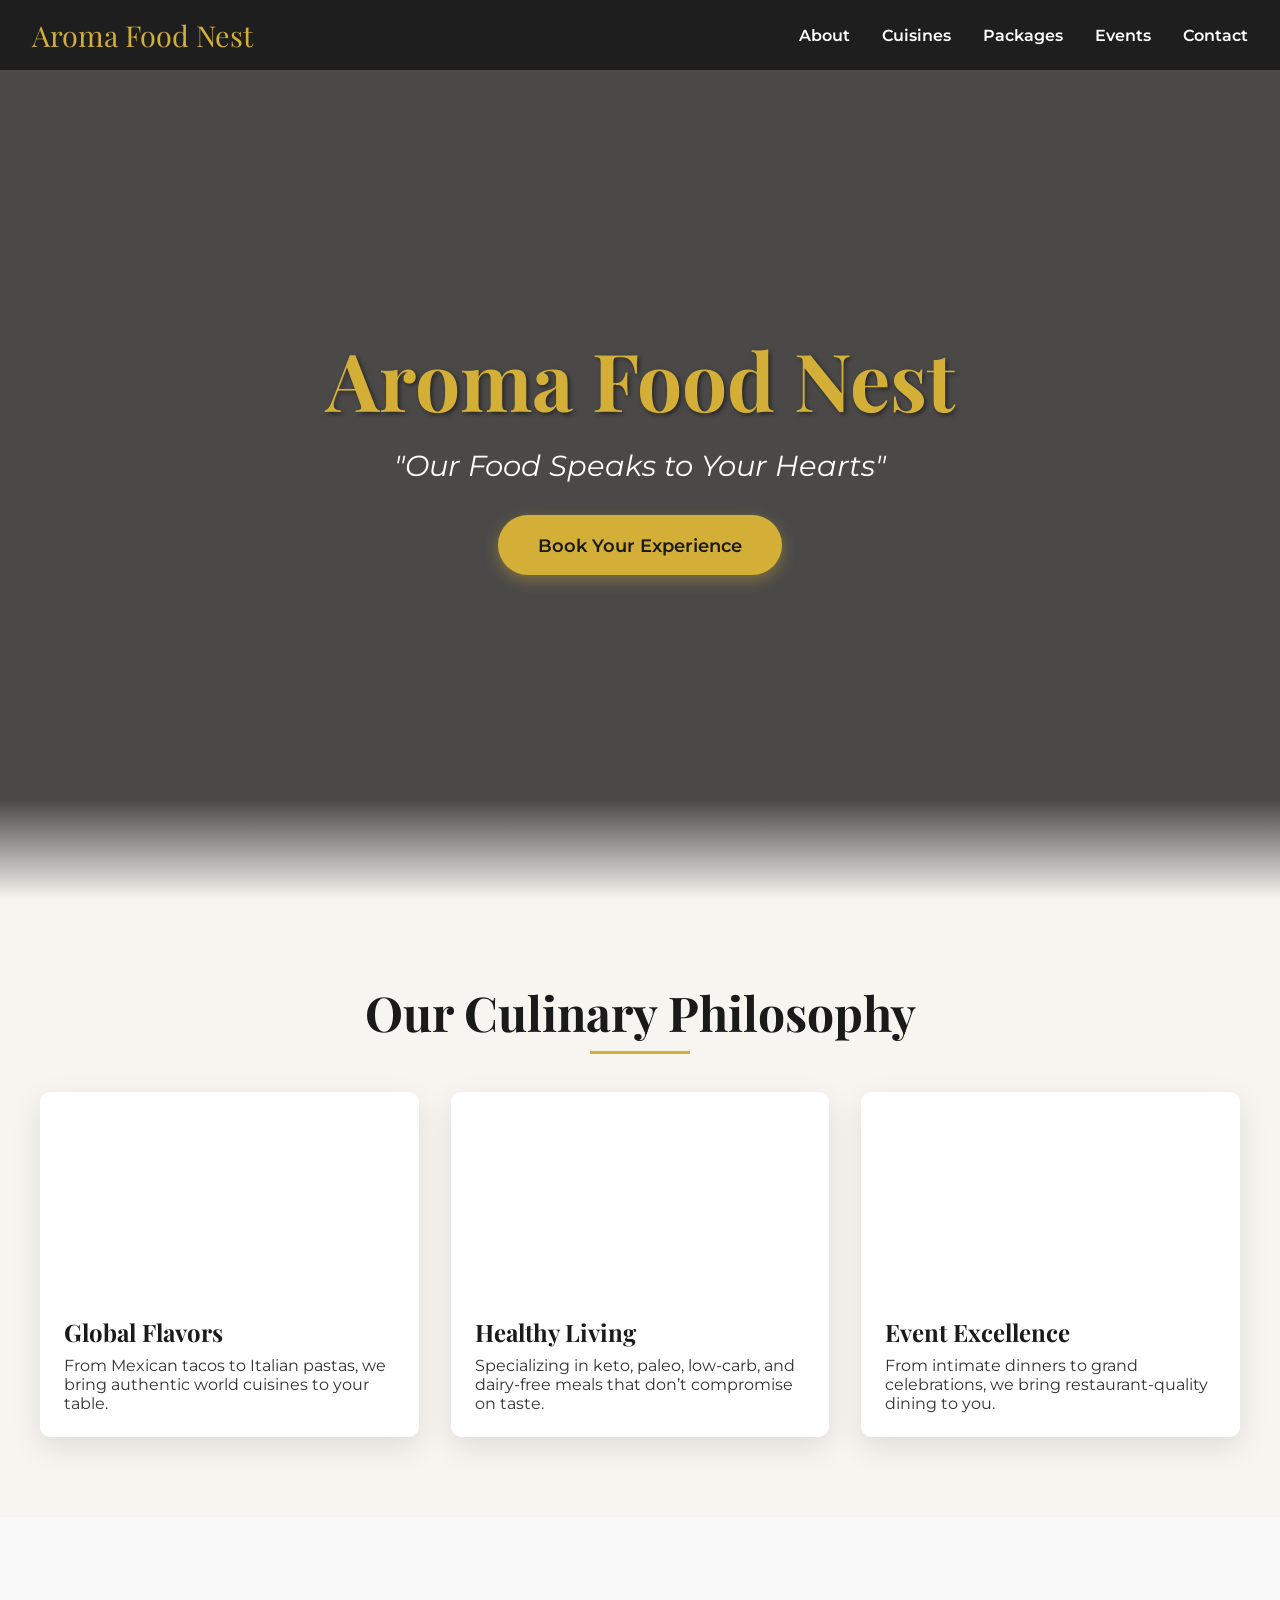
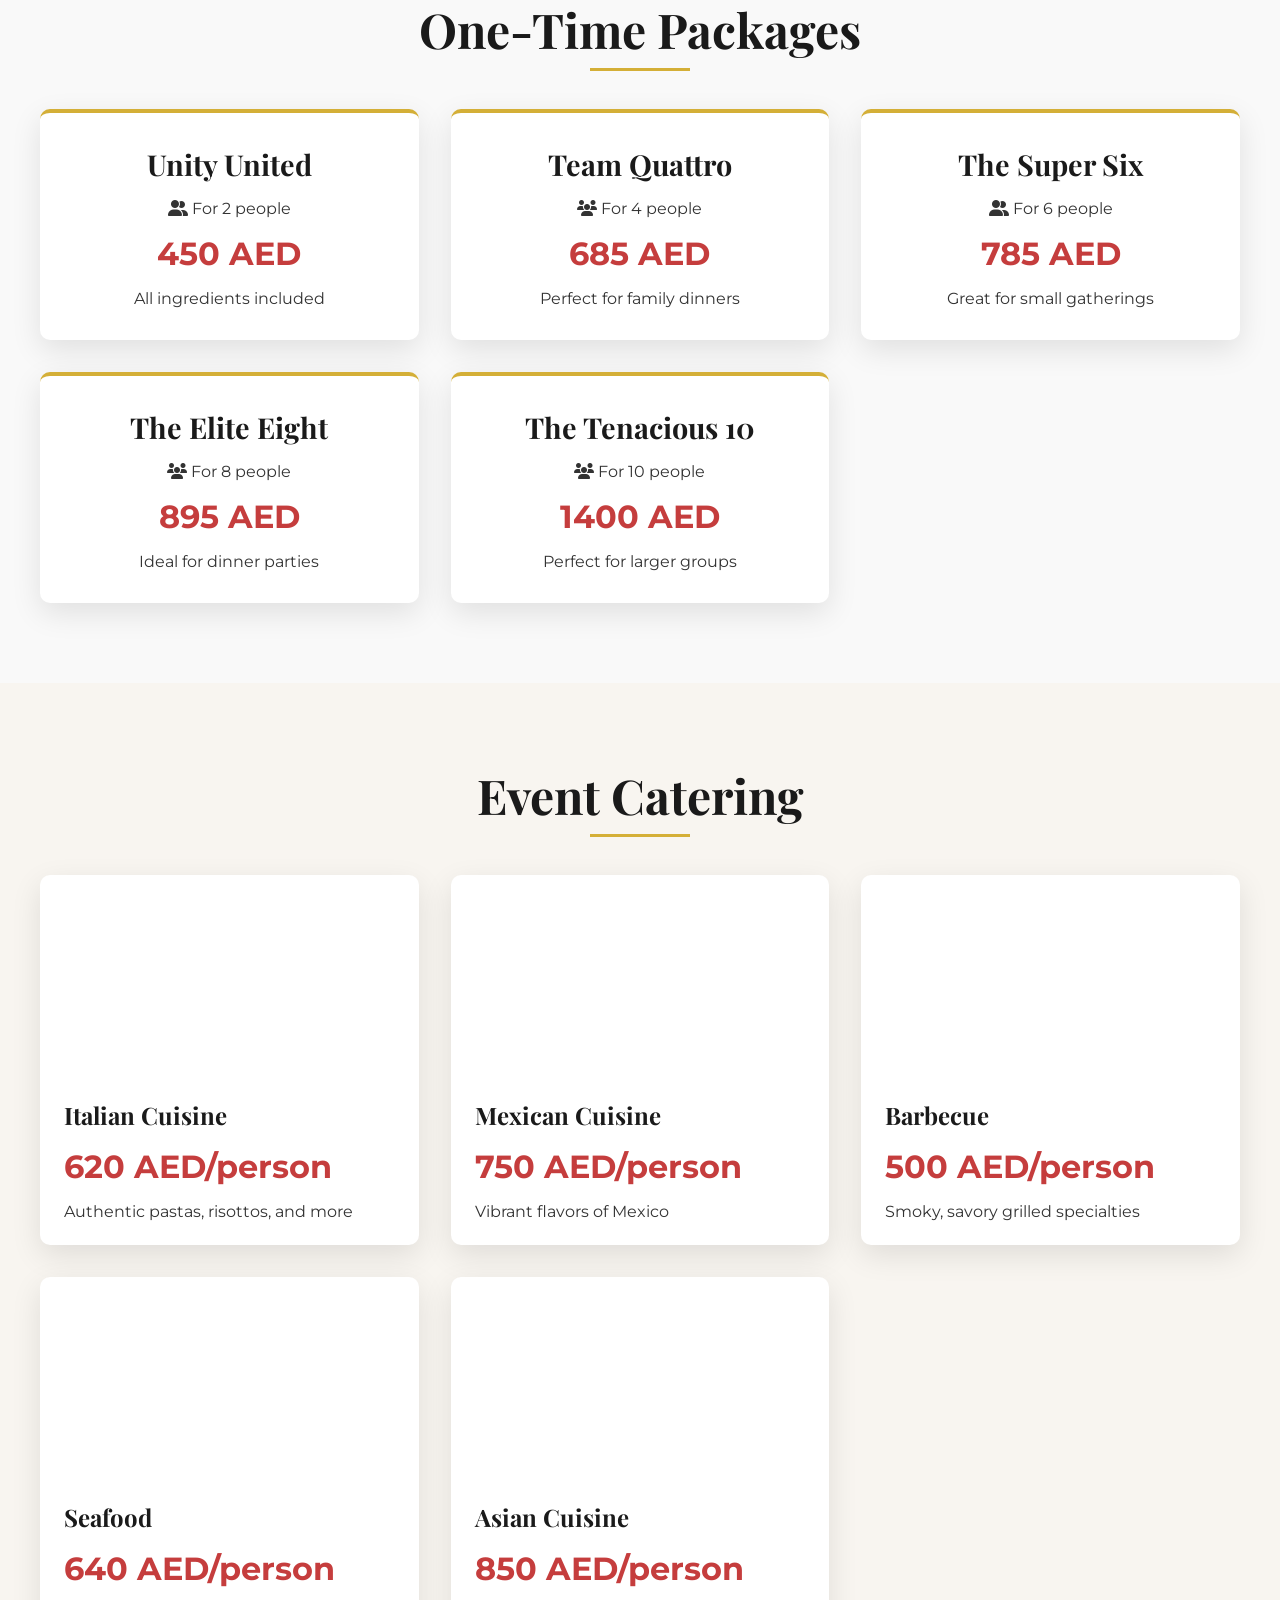
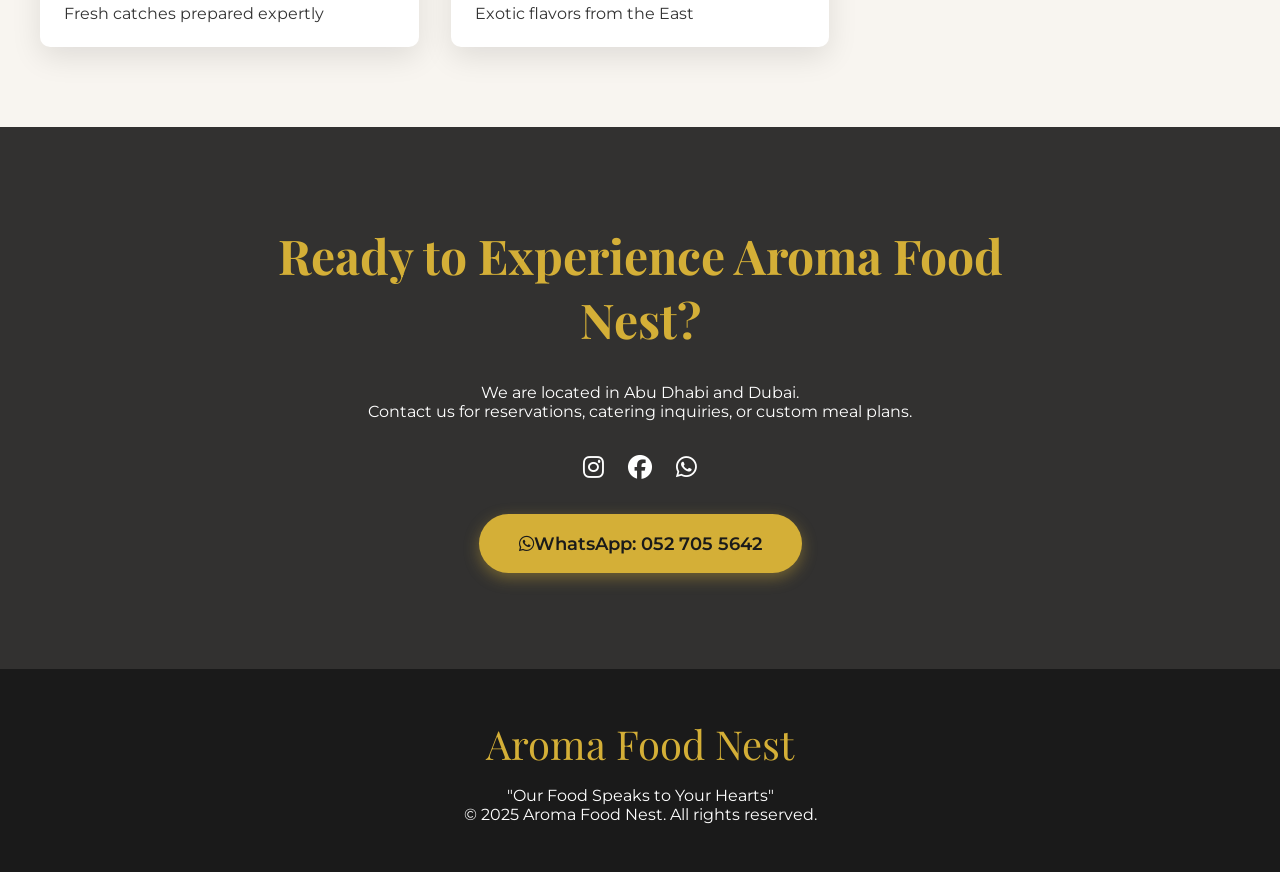
==== index.html @ 67befb14 "added food pictures" ====
<!DOCTYPE html>
<html lang="en">
<head>
    <meta charset="UTF-8">
    <meta name="viewport" content="width=device-width, initial-scale=1.0">
    <title>Aroma Food Nest | Gourmet Dining & Catering</title>
    <link rel="stylesheet" href="https://cdnjs.cloudflare.com/ajax/libs/font-awesome/6.4.0/css/all.min.css">
    <link href="https://fonts.googleapis.com/css2?family=Playfair+Display:wght@700&family=Montserrat:wght@400;600&display=swap" rel="stylesheet">
    <style>
        :root {
            --gold: #D4AF37;
            --dark: #1A1A1A;
            --light: #F8F5F0;
            --accent: #C53D3D;
            --text: #333;
        }

        * {
            margin: 0;
            padding: 0;
            box-sizing: border-box;
        }

        body {
            font-family: 'Montserrat', sans-serif;
            background: var(--light);
            color: var(--text);
            overflow-x: hidden;
            scroll-behavior: smooth;
        }

        /* ** HEADER ** */
        header {
            background: linear-gradient(rgba(0, 0, 0, 0.7), rgba(0, 0, 0, 0.7)),
                        url('https://images.unsplash.com/photo-1544025162-d76694265947?ixlib=rb-1.2.1&auto=format&fit=crop&w=1950&q=80');
            background-size: cover;
            background-position: center;
            background-attachment: fixed;
            height: 100vh;
            display: flex;
            flex-direction: column;
            justify-content: center;
            align-items: center;
            text-align: center;
            color: white;
            position: relative;
            overflow: hidden;
        }

        header::after {
            content: '';
            position: absolute;
            bottom: 0;
            left: 0;
            width: 100%;
            height: 100px;
            background: linear-gradient(transparent, var(--light));
            z-index: 1;
        }

        .logo {
            font-family: 'Playfair Display', serif;
            font-size: 5rem;
            font-weight: 700;
            margin-bottom: 1rem;
            color: var(--gold);
            text-shadow: 2px 2px 4px rgba(0, 0, 0, 0.5);
            animation: fadeInDown 1.5s ease;
        }

        .tagline {
            font-size: 1.8rem;
            font-style: italic;
            margin-bottom: 2rem;
            max-width: 800px;
            animation: fadeIn 2s ease;
        }

        .cta-button {
            display: inline-flex;
            align-items: center;
            background: var(--gold);
            color: var(--dark);
            padding: 1.2rem 2.5rem;
            border-radius: 50px;
            font-weight: 600;
            font-size: 1.1rem;
            text-decoration: none;
            transition: all 0.4s ease;
            box-shadow: 0 5px 15px rgba(212, 175, 55, 0.4);
            animation: pulse 2s infinite;
        }

        .cta-button:hover {
            background: var(--accent);
            color: white;
            transform: translateY(-5px);
            box-shadow: 0 8px 25px rgba(197, 61, 61, 0.5);
        }

        /* ** NAVIGATION ** */
        nav {
            position: fixed;
            top: 0;
            width: 100%;
            background: rgba(26, 26, 26, 0.9);
            backdrop-filter: blur(10px);
            z-index: 1000;
            padding: 1rem 2rem;
            display: flex;
            justify-content: space-between;
            align-items: center;
        }

        .nav-logo {
            font-family: 'Playfair Display', serif;
            font-size: 1.8rem;
            color: var(--gold);
        }

        .nav-links {
            display: flex;
            gap: 2rem;
        }

        .nav-links a {
            color: white;
            text-decoration: none;
            font-weight: 600;
            transition: color 0.3s ease;
        }

        .nav-links a:hover {
            color: var(--gold);
        }

        /* ** SECTIONS ** */
        section {
            padding: 5rem 2rem;
            position: relative;
        }

        .section-title {
            font-family: 'Playfair Display', serif;
            font-size: 3rem;
            text-align: center;
            margin-bottom: 3rem;
            color: var(--dark);
            position: relative;
        }

        .section-title::after {
            content: '';
            position: absolute;
            bottom: -10px;
            left: 50%;
            transform: translateX(-50%);
            width: 100px;
            height: 3px;
            background: var(--gold);
        }

        /* ** CUISINE CARDS ** */
        .cuisine-grid {
            display: grid;
            grid-template-columns: repeat(auto-fit, minmax(300px, 1fr));
            gap: 2rem;
            max-width: 1200px;
            margin: 0 auto;
        }

        .cuisine-card {
            background: white;
            border-radius: 10px;
            overflow: hidden;
            box-shadow: 0 10px 30px rgba(0, 0, 0, 0.1);
            transition: all 0.4s ease;
            position: relative;
        }

        .cuisine-card:hover {
            transform: translateY(-10px);
            box-shadow: 0 15px 40px rgba(0, 0, 0, 0.2);
        }

        .cuisine-img {
            height: 200px;
            background-size: cover;
            background-position: center;
        }

        .cuisine-content {
            padding: 1.5rem;
        }

        .cuisine-content h3 {
            font-family: 'Playfair Display', serif;
            font-size: 1.5rem;
            margin-bottom: 0.5rem;
            color: var(--dark);
        }

        /* ** PACKAGES ** */
        .package-grid {
            display: grid;
            grid-template-columns: repeat(auto-fit, minmax(300px, 1fr));
            gap: 2rem;
            max-width: 1200px;
            margin: 0 auto;
        }

        .package-card {
            background: white;
            border-radius: 10px;
            padding: 2rem;
            box-shadow: 0 10px 30px rgba(0, 0, 0, 0.1);
            transition: all 0.4s ease;
            border-top: 4px solid var(--gold);
            text-align: center;
        }

        .package-card:hover {
            transform: scale(1.03);
            box-shadow: 0 15px 40px rgba(0, 0, 0, 0.2);
        }

        .package-card h3 {
            font-family: 'Playfair Display', serif;
            font-size: 1.8rem;
            margin-bottom: 1rem;
            color: var(--dark);
        }

        .price {
            font-size: 2rem;
            font-weight: 700;
            color: var(--accent);
            margin: 1rem 0;
        }

        /* ** EVENT PACKAGES ** */
        .event-grid {
            display: grid;
            grid-template-columns: repeat(auto-fit, minmax(300px, 1fr));
            gap: 2rem;
            max-width: 1200px;
            margin: 0 auto;
        }

        .event-card {
            background: white;
            border-radius: 10px;
            overflow: hidden;
            box-shadow: 0 10px 30px rgba(0, 0, 0, 0.1);
            transition: all 0.4s ease;
        }

        .event-card:hover {
            transform: translateY(-10px);
            box-shadow: 0 15px 40px rgba(0, 0, 0, 0.2);
        }

        .event-img {
            height: 200px;
            background-size: cover;
            background-position: center;
        }

        .event-content {
            padding: 1.5rem;
        }

        .event-content h3 {
            font-family: 'Playfair Display', serif;
            font-size: 1.5rem;
            margin-bottom: 0.5rem;
            color: var(--dark);
        }

        /* ** CONTACT ** */
        #contact {
            background: linear-gradient(rgba(0, 0, 0, 0.8), rgba(0, 0, 0, 0.8)),
                        url('https://images.unsplash.com/photo-1517248135467-4c7edcad34c4?ixlib=rb-1.2.1&auto=format&fit=crop&w=1950&q=80');
            background-size: cover;
            background-position: center;
            color: white;
            text-align: center;
            padding: 6rem 2rem;
        }

        .contact-info {
            max-width: 800px;
            margin: 0 auto;
        }

        .contact-info h2 {
            font-family: 'Playfair Display', serif;
            font-size: 3rem;
            margin-bottom: 2rem;
            color: var(--gold);
        }

        .social-links {
            display: flex;
            justify-content: center;
            gap: 1.5rem;
            margin: 2rem 0;
        }

        .social-links a {
            color: white;
            font-size: 1.5rem;
            transition: all 0.3s ease;
        }

        .social-links a:hover {
            color: var(--gold);
            transform: translateY(-3px);
        }

        /* ** FOOTER ** */
        footer {
            background: var(--dark);
            color: white;
            text-align: center;
            padding: 3rem 2rem;
        }

        .footer-logo {
            font-family: 'Playfair Display', serif;
            font-size: 2.5rem;
            color: var(--gold);
            margin-bottom: 1rem;
        }

        /* ** ANIMATIONS ** */
        @keyframes fadeIn {
            from { opacity: 0; }
            to { opacity: 1; }
        }

        @keyframes fadeInDown {
            from {
                opacity: 0;
                transform: translateY(-30px);
            }
            to {
                opacity: 1;
                transform: translateY(0);
            }
        }

        @keyframes pulse {
            0% { transform: scale(1); }
            50% { transform: scale(1.05); }
            100% { transform: scale(1); }
        }

        /* ** RESPONSIVE ** */
        @media (max-width: 768px) {
            .logo {
                font-size: 3rem;
            }

            .tagline {
                font-size: 1.3rem;
            }

            .nav-links {
                display: none;
            }

            .cuisine-grid, .package-grid, .event-grid {
                grid-template-columns: 1fr;
            }
        }
    </style>
</head>
<body>
    <!-- ** NAVIGATION ** -->
    <nav>
        <div class="nav-logo">Aroma Food Nest</div>
        <div class="nav-links">
            <a href="#about">About</a>
            <a href="#cuisines">Cuisines</a>
            <a href="#packages">Packages</a>
            <a href="#events">Events</a>
            <a href="#contact">Contact</a>
        </div>
    </nav>

    <!-- ** HERO SECTION ** -->
    <header>
        <h1 class="logo">Aroma Food Nest</h1>
        <p class="tagline">"Our Food Speaks to Your Hearts"</p>
        <a href="#contact" class="cta-button">Book Your Experience</a>
    </header>

    <!-- ** ABOUT SECTION ** -->
    <section id="about">
        <h2 class="section-title">Our Culinary Philosophy</h2>
        <div class="cuisine-grid">
            <div class="cuisine-card">
                <div class="cuisine-img" style="background-image: url('https://images.unsplash.com/photo-1544025162-d76694265947?ixlib=rb-1.2.1&auto=format&fit=crop&w=1950&q=80');"></div>
                <div class="cuisine-content">
                    <h3>Global Flavors</h3>
                    <p>From Mexican tacos to Italian pastas, we bring authentic world cuisines to your table.</p>
                </div>
            </div>
            <div class="cuisine-card">
                <div class="cuisine-img" style="background-image: url('https://images.unsplash.com/photo-1490645935967-10de6ba17061?ixlib=rb-1.2.1&auto=format&fit=crop&w=1950&q=80');"></div>
                <div class="cuisine-content">
                    <h3>Healthy Living</h3>
                    <p>Specializing in keto, paleo, low-carb, and dairy-free meals that don’t compromise on taste.</p>
                </div>
            </div>
            <div class="cuisine-card">
                <div class="cuisine-img" style="background-image: url('https://images.unsplash.com/photo-1555244162-803834f70033?ixlib=rb-1.2.1&auto=format&fit=crop&w=1950&q=80');"></div>
                <div class="cuisine-content">
                    <h3>Event Excellence</h3>
                    <p>From intimate dinners to grand celebrations, we bring restaurant-quality dining to you.</p>
                </div>
            </div>
        </div>
    </section>

    <!-- ** PACKAGES SECTION ** -->
    <section id="packages" style="background: #f9f9f9;">
        <h2 class="section-title">One-Time Packages</h2>
        <div class="package-grid">
            <div class="package-card">
                <h3>Unity United</h3>
                <p><i class="fas fa-user-friends"></i> For 2 people</p>
                <div class="price">450 AED</div>
                <p>All ingredients included</p>
            </div>
            <div class="package-card">
                <h3>Team Quattro</h3>
                <p><i class="fas fa-users"></i> For 4 people</p>
                <div class="price">685 AED</div>
                <p>Perfect for family dinners</p>
            </div>
            <div class="package-card">
                <h3>The Super Six</h3>
                <p><i class="fas fa-user-friends"></i> For 6 people</p>
                <div class="price">785 AED</div>
                <p>Great for small gatherings</p>
            </div>
            <div class="package-card">
                <h3>The Elite Eight</h3>
                <p><i class="fas fa-users"></i> For 8 people</p>
                <div class="price">895 AED</div>
                <p>Ideal for dinner parties</p>
            </div>
            <div class="package-card">
                <h3>The Tenacious 10</h3>
                <p><i class="fas fa-users"></i> For 10 people</p>
                <div class="price">1400 AED</div>
                <p>Perfect for larger groups</p>
            </div>
        </div>
    </section>

    <!-- ** EVENT PACKAGES ** -->
    <section id="events">
        <h2 class="section-title">Event Catering</h2>
        <div class="event-grid">
            <div class="event-card">
                <div class="event-img" style="background-image: url('https://images.unsplash.com/photo-1533777324565-a040eb52facd?ixlib=rb-1.2.1&auto=format&fit=crop&w=1950&q=80');"></div>
                <div class="event-content">
                    <h3>Italian Cuisine</h3>
                    <div class="price">620 AED/person</div>
                    <p>Authentic pastas, risottos, and more</p>
                </div>
            </div>
            <div class="event-card">
                <div class="event-img" style="background-image: url('https://images.unsplash.com/photo-1513456852971-30c0b8199d4c?ixlib=rb-1.2.1&auto=format&fit=crop&w=1950&q=80');"></div>
                <div class="event-content">
                    <h3>Mexican Cuisine</h3>
                    <div class="price">750 AED/person</div>
                    <p>Vibrant flavors of Mexico</p>
                </div>
            </div>
            <div class="event-card">
                <div class="event-img" style="background-image: url('https://images.unsplash.com/photo-1558030006-450675393462?ixlib=rb-1.2.1&auto=format&fit=crop&w=1950&q=80');"></div>
                <div class="event-content">
                    <h3>Barbecue</h3>
                    <div class="price">500 AED/person</div>
                    <p>Smoky, savory grilled specialties</p>
                </div>
            </div>
            <div class="event-card">
                <div class="event-img" style="background-image: url('https://images.unsplash.com/photo-1519708227418-c8fd9a32b7a2?ixlib=rb-1.2.1&auto=format&fit=crop&w=1950&q=80');"></div>
                <div class="event-content">
                    <h3>Seafood</h3>
                    <div class="price">640 AED/person</div>
                    <p>Fresh catches prepared expertly</p>
                </div>
            </div>
            <div class="event-card">
                <div class="event-img" style="background-image: url('https://images.unsplash.com/photo-1546069901-ba9599a7e63c?ixlib=rb-1.2.1&auto=format&fit=crop&w=1950&q=80');"></div>
                <div class="event-content">
                    <h3>Asian Cuisine</h3>
                    <div class="price">850 AED/person</div>
                    <p>Exotic flavors from the East</p>
                </div>
            </div>
        </div>
    </section>

    <!-- ** CONTACT SECTION ** -->
    <section id="contact">
        <div class="contact-info">
            <h2>Ready to Experience Aroma Food Nest?</h2>
            <p>We are located in Abu Dhabi and Dubai.</p>
            <p>Contact us for reservations, catering inquiries, or custom meal plans.</p>
            <div class="social-links">
                <a href="#"><i class="fab fa-instagram"></i></a>
                <a href="#"><i class="fab fa-facebook"></i></a>
                <a href="#"><i class="fab fa-whatsapp"></i></a>
            </div>
            <a href="https://wa.me/971527055642" class="cta-button">
                <i class="fab fa-whatsapp"></i> WhatsApp: 052 705 5642
            </a>
        </div>
    </section>

    <!-- ** FOOTER ** -->
    <footer>
        <div class="footer-logo">Aroma Food Nest</div>
        <p>"Our Food Speaks to Your Hearts"</p>
        <p>&copy; 2025 Aroma Food Nest. All rights reserved.</p>
    </footer>

    <!-- ** SCRIPTS ** -->
    <script>
        // Smooth scroll for navigation
        document.querySelectorAll('a[href^="#"]').forEach(anchor => {
            anchor.addEventListener('click', function (e) {
                e.preventDefault();
                document.querySelector(this.getAttribute('href')).scrollIntoView({
                    behavior: 'smooth'
                });
            });
        });

        // Animation on scroll
        const animateOnScroll = new IntersectionObserver((entries) => {
            entries.forEach(entry => {
                if (entry.isIntersecting) {
                    entry.target.style.opacity = '1';
                    entry.target.style.transform = 'translateY(0)';
                }
            });
        });

        document.querySelectorAll('.cuisine-card, .package-card, .event-card').forEach(el => {
            el.style.opacity = '0';
            el.style.transform = 'translateY(20px)';
            el.style.transition = 'all 0.6s ease';
            animateOnScroll.observe(el);
        });
    </script>
</body>
</html>
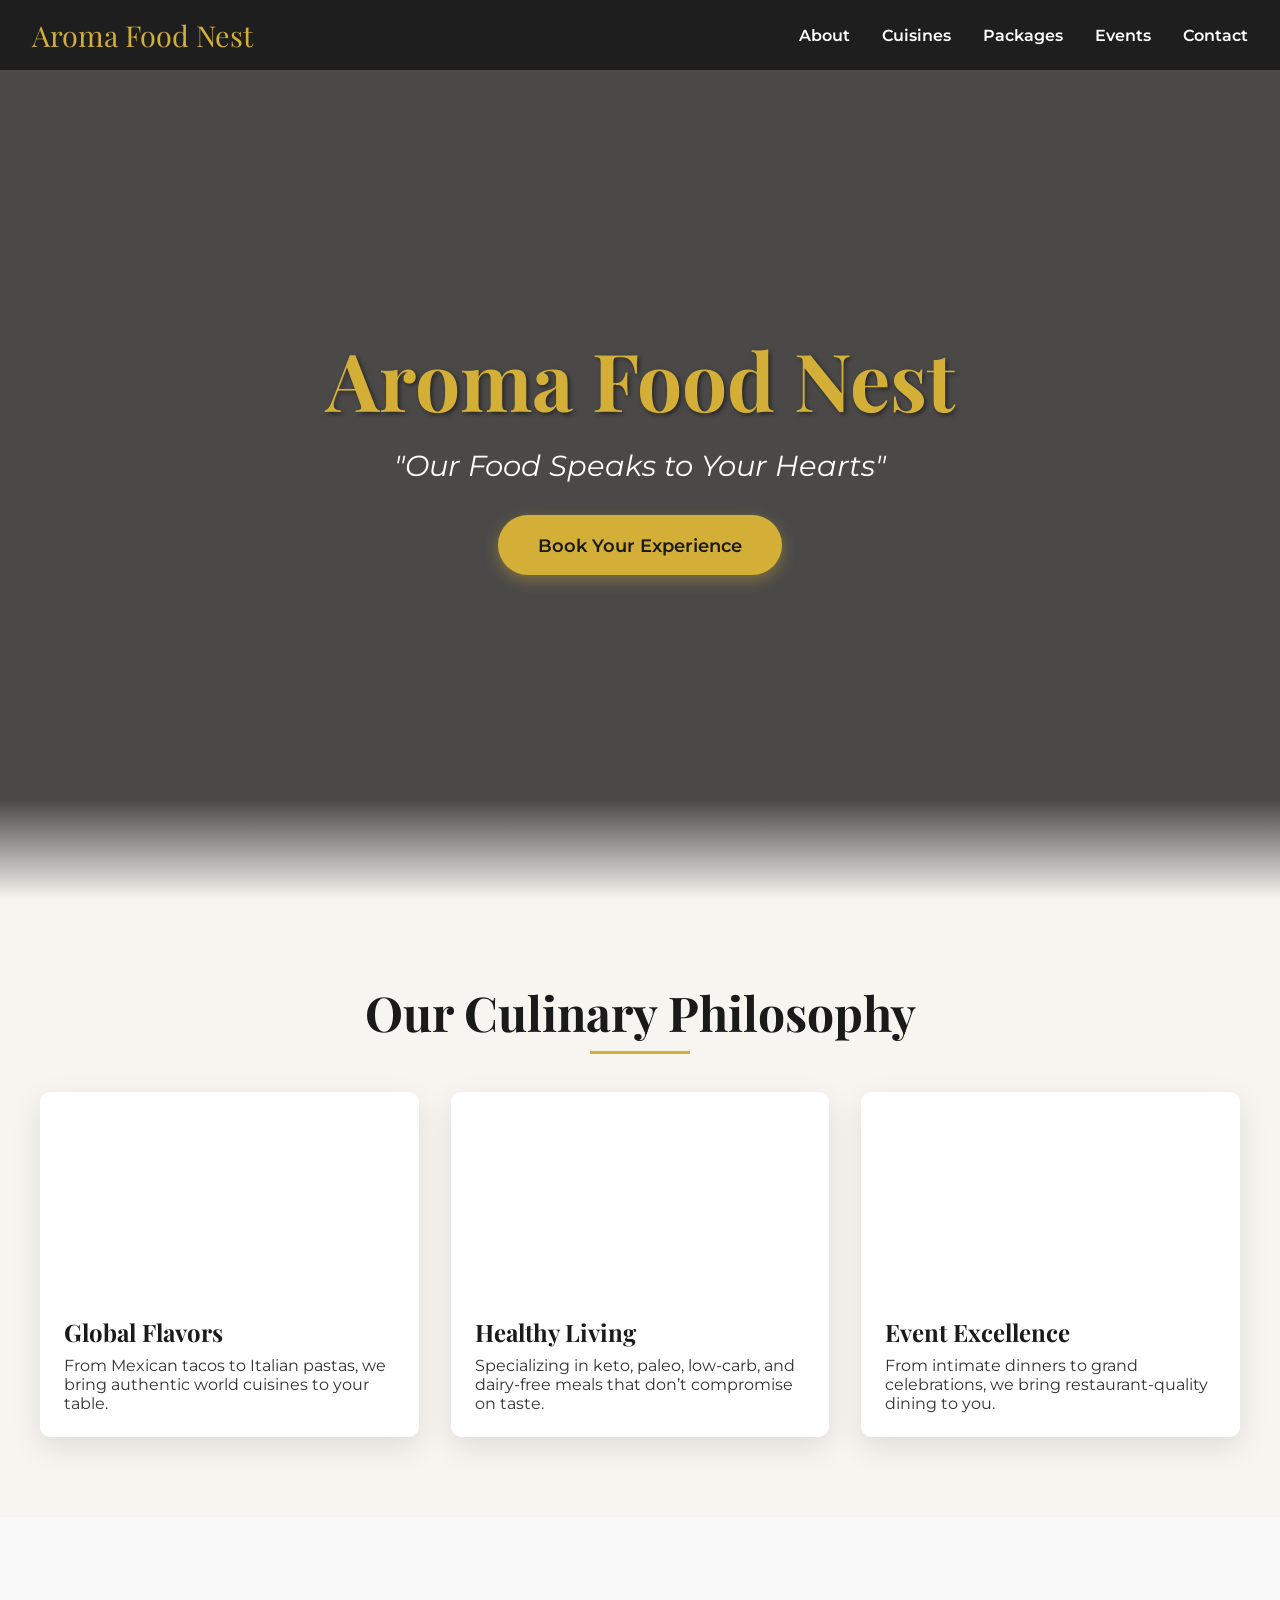
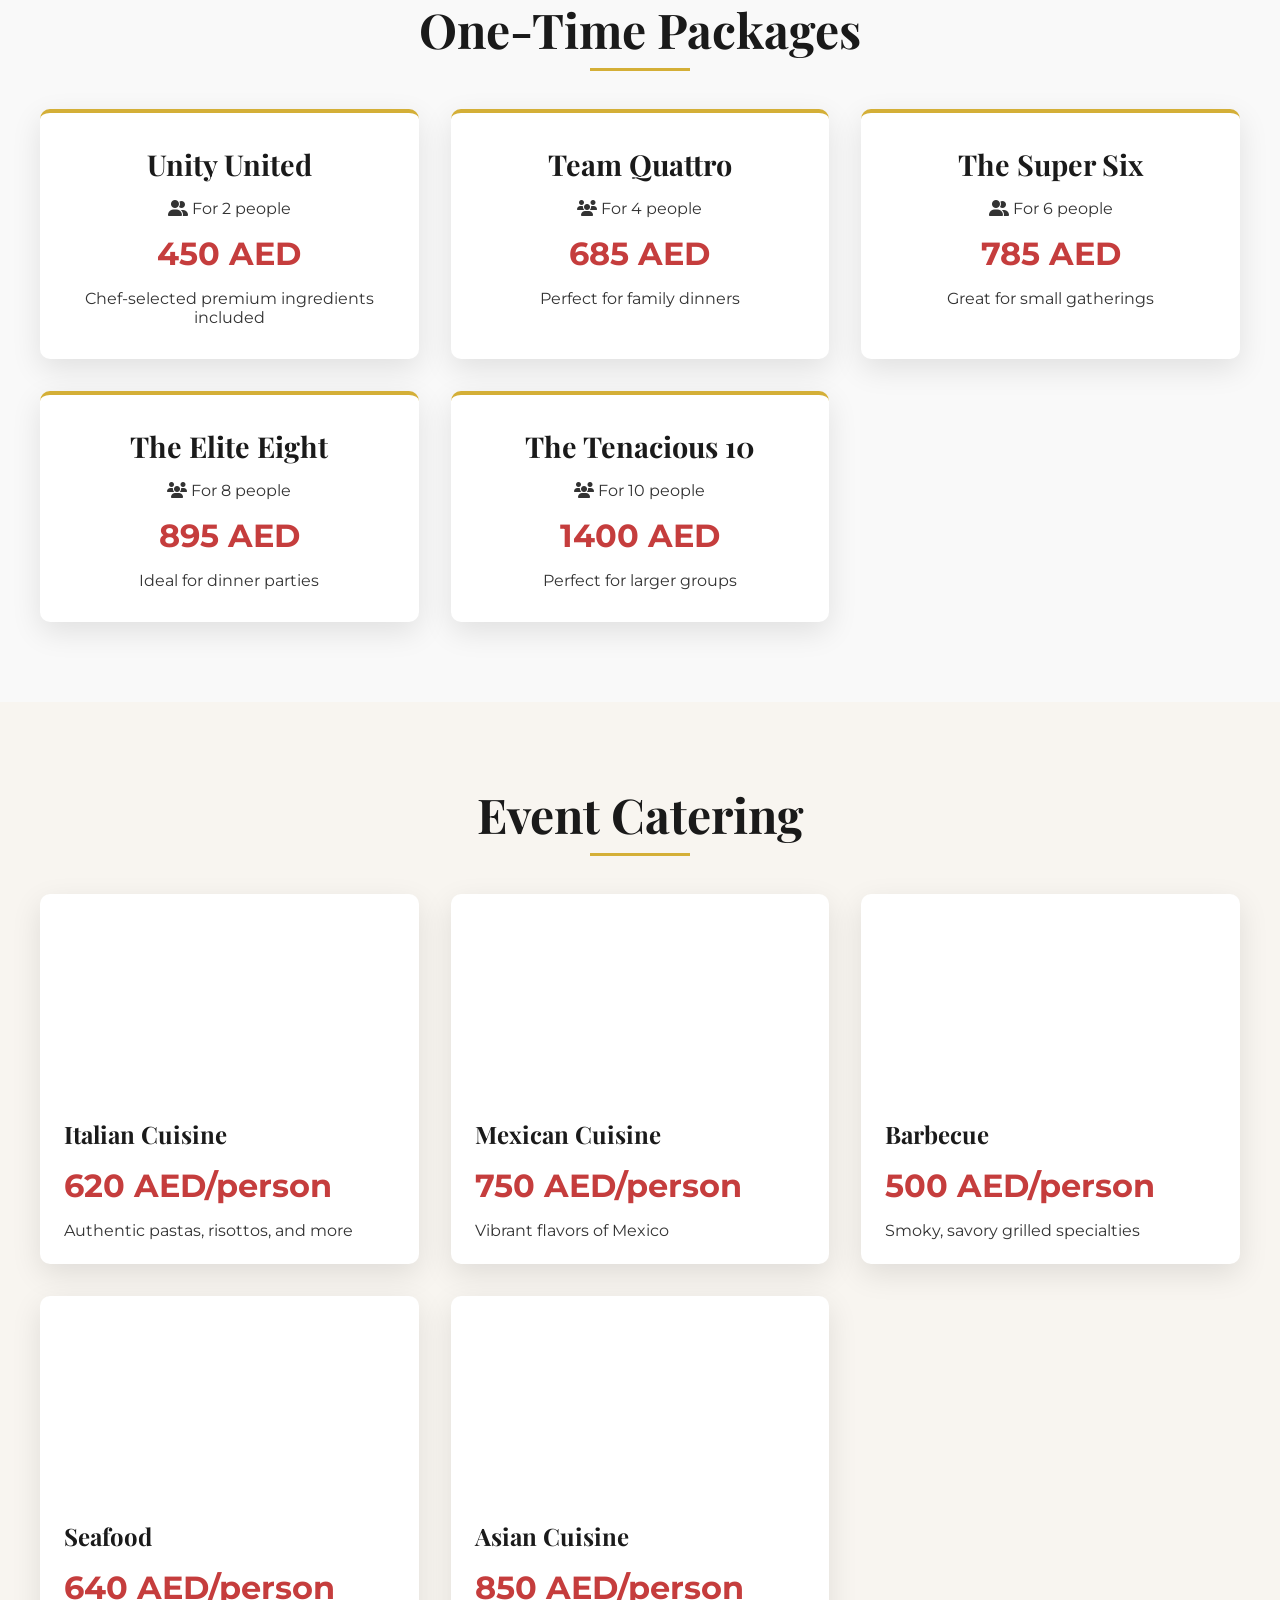
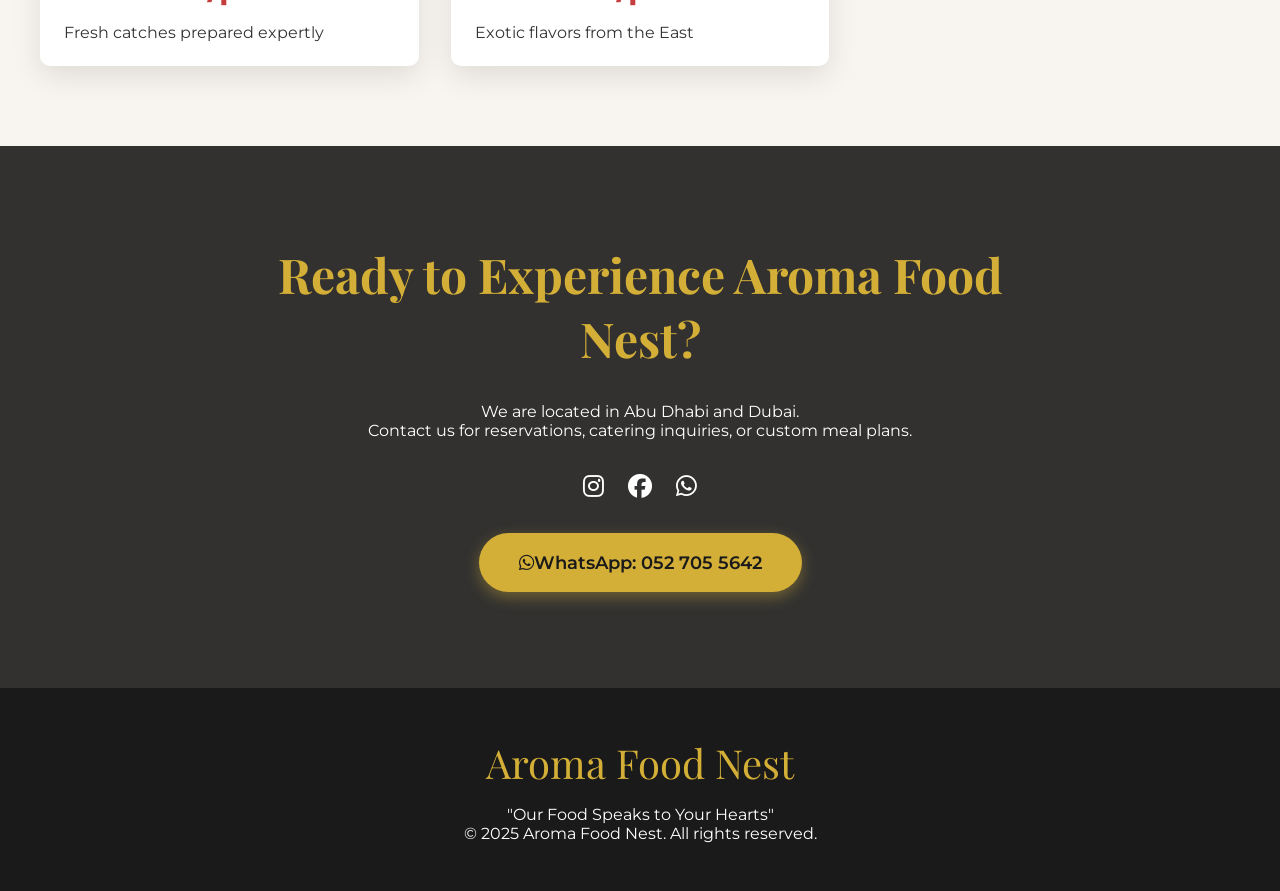
==== commit 347ecfcc: "added mexican cuisine food picture" ====
--- a/index.html
+++ b/index.html
@@ -432,7 +432,7 @@
                 <h3>Unity United</h3>
                 <p><i class="fas fa-user-friends"></i> For 2 people</p>
                 <div class="price">450 AED</div>
-                <p>All ingredients included</p>
+                <p>Chef-selected premium ingredients included</p>
             </div>
             <div class="package-card">
                 <h3>Team Quattro</h3>
@@ -474,7 +474,7 @@
                 </div>
             </div>
             <div class="event-card">
-                <div class="event-img" style="background-image: url('https://images.unsplash.com/photo-1513456852971-30c0b8199d4c?ixlib=rb-1.2.1&auto=format&fit=crop&w=1950&q=80');"></div>
+                 <div class="event-img" style="background-image: url('https://images.unsplash.com/photo-1551504734-5ee1c4a1479b?w=800');"></div>
                 <div class="event-content">
                     <h3>Mexican Cuisine</h3>
                     <div class="price">750 AED/person</div>
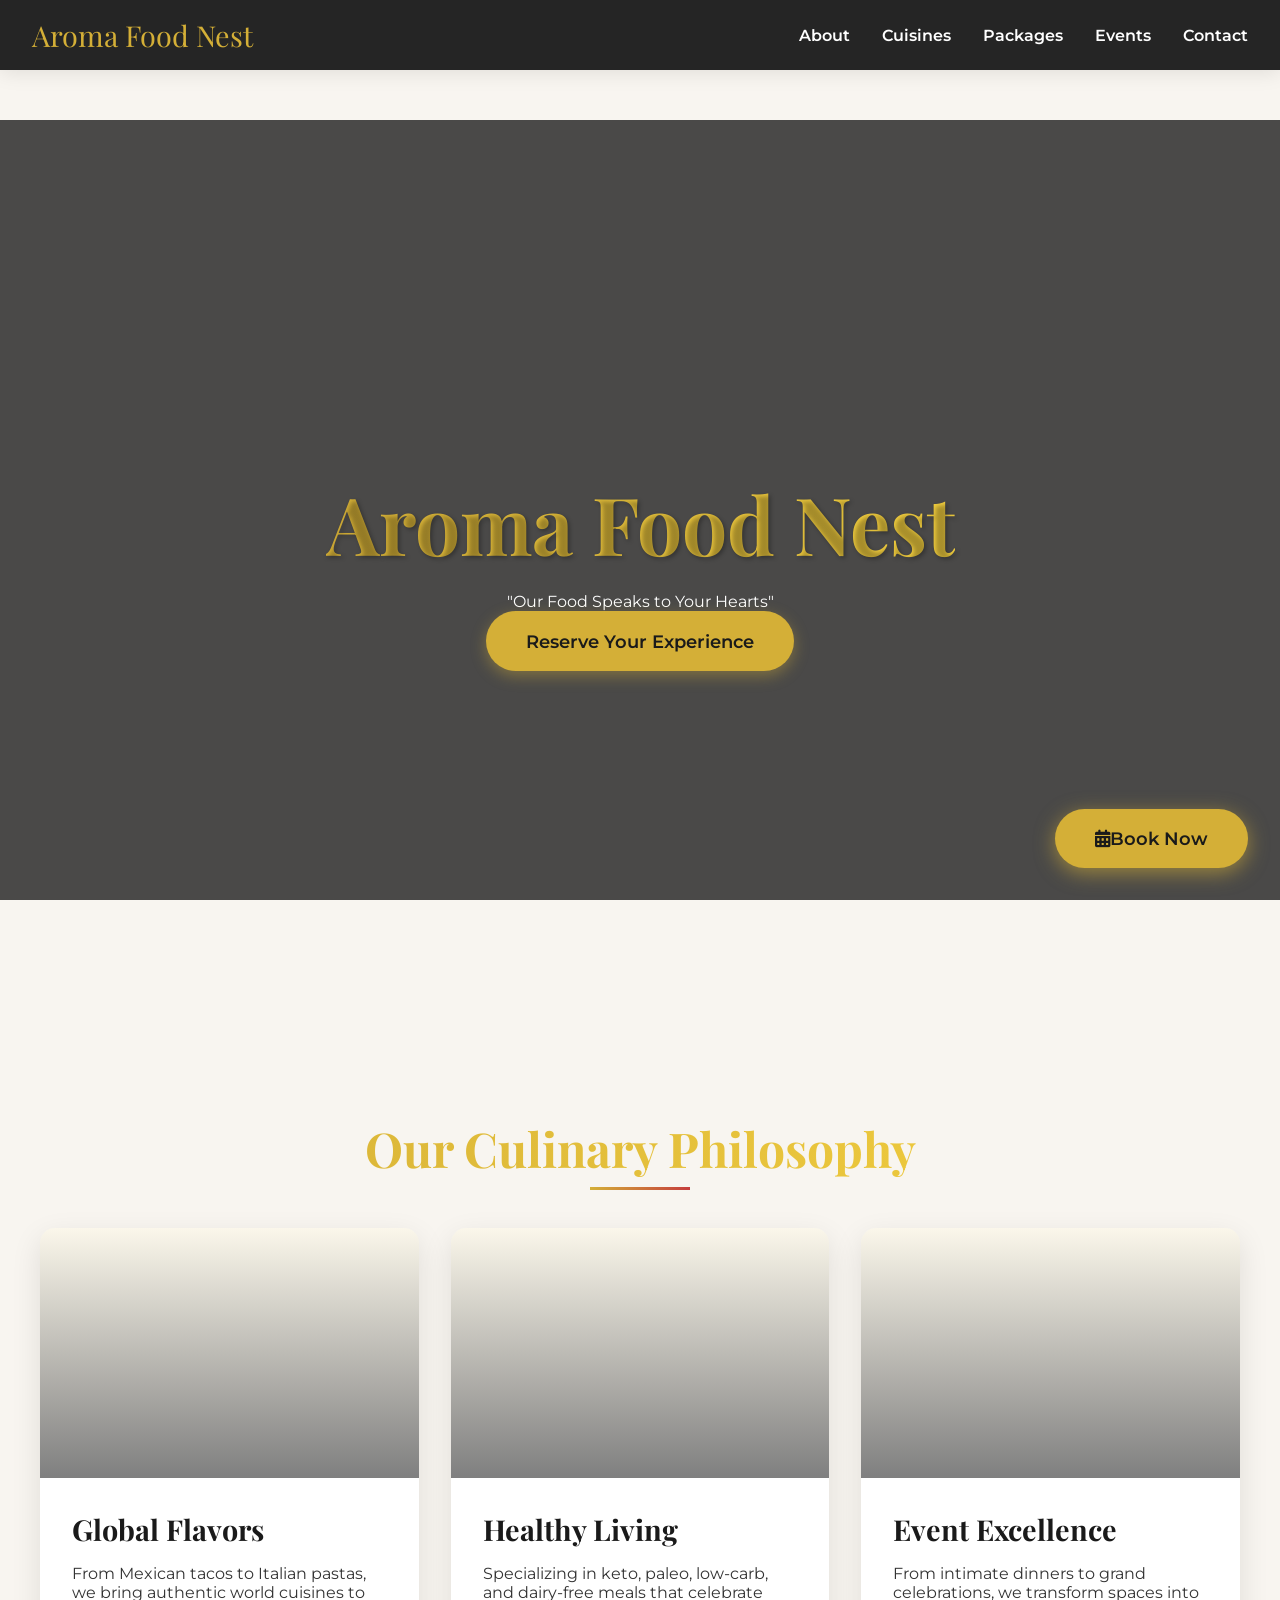
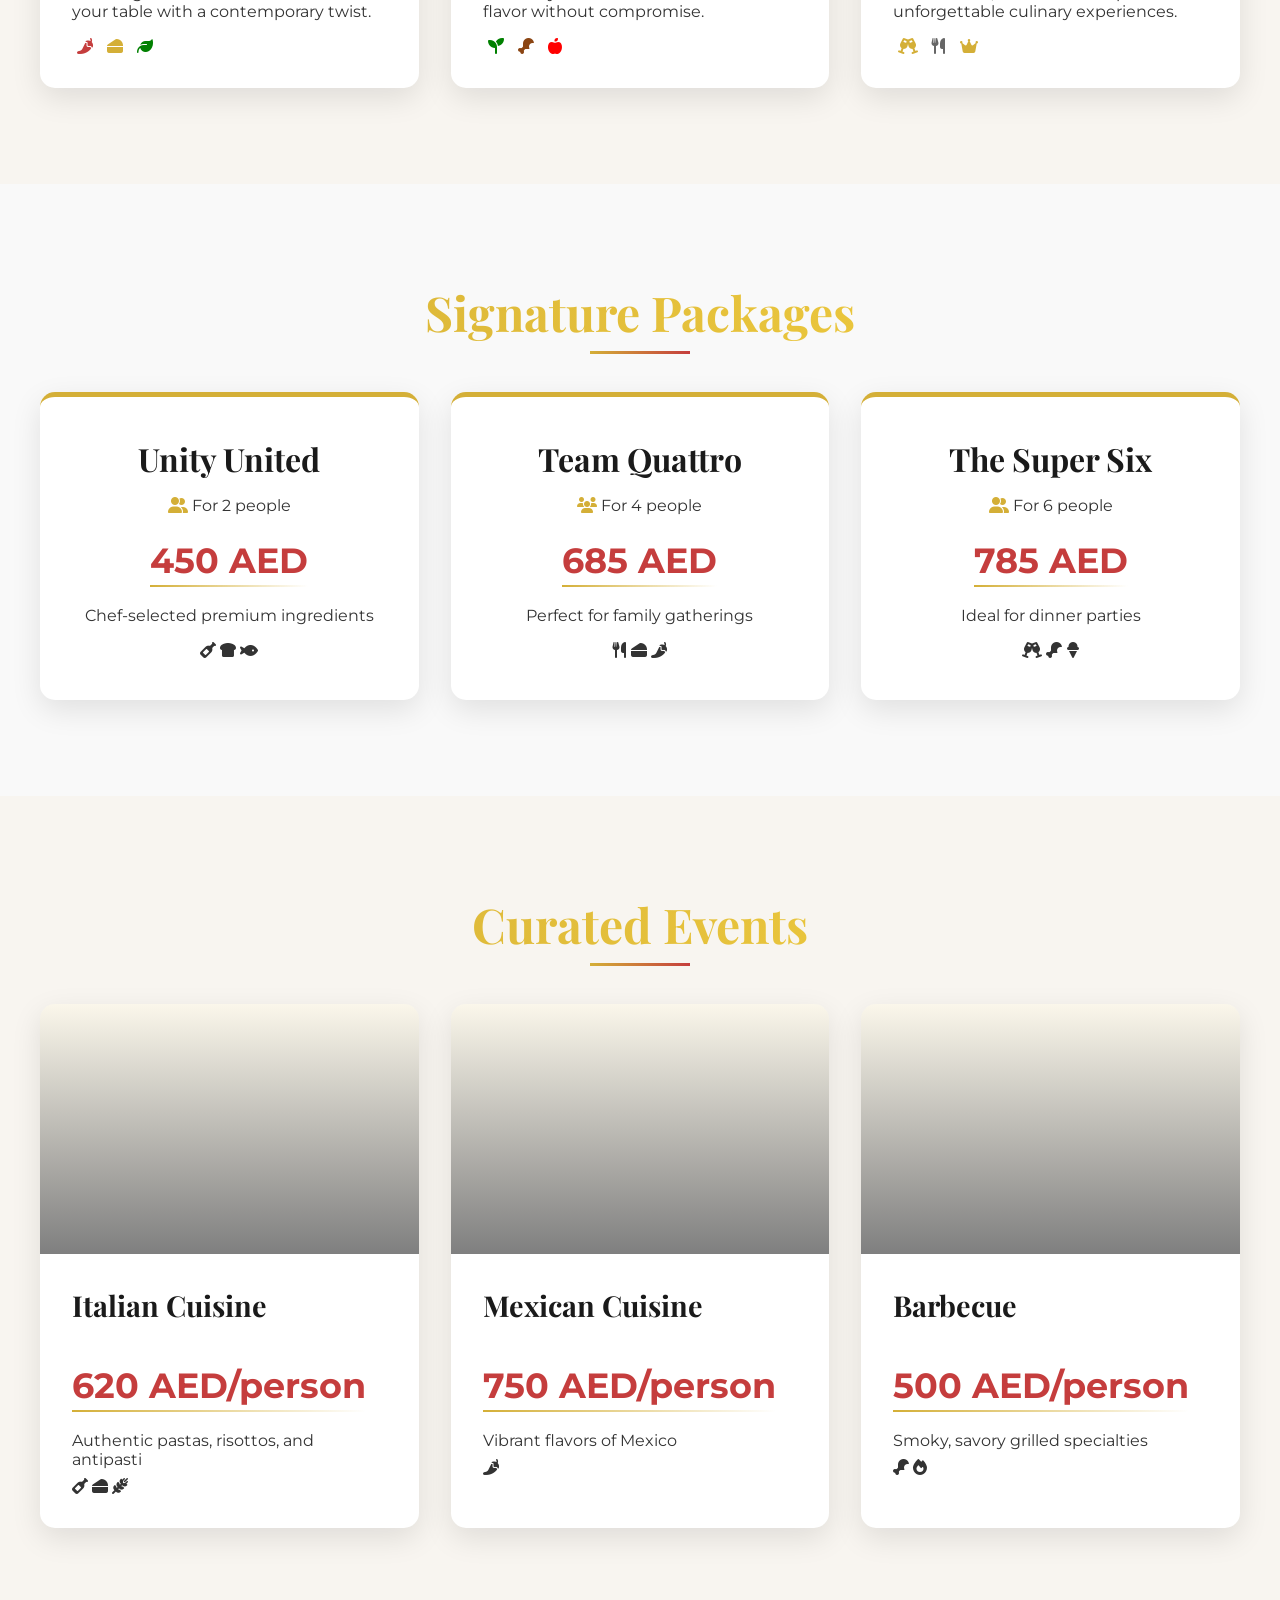
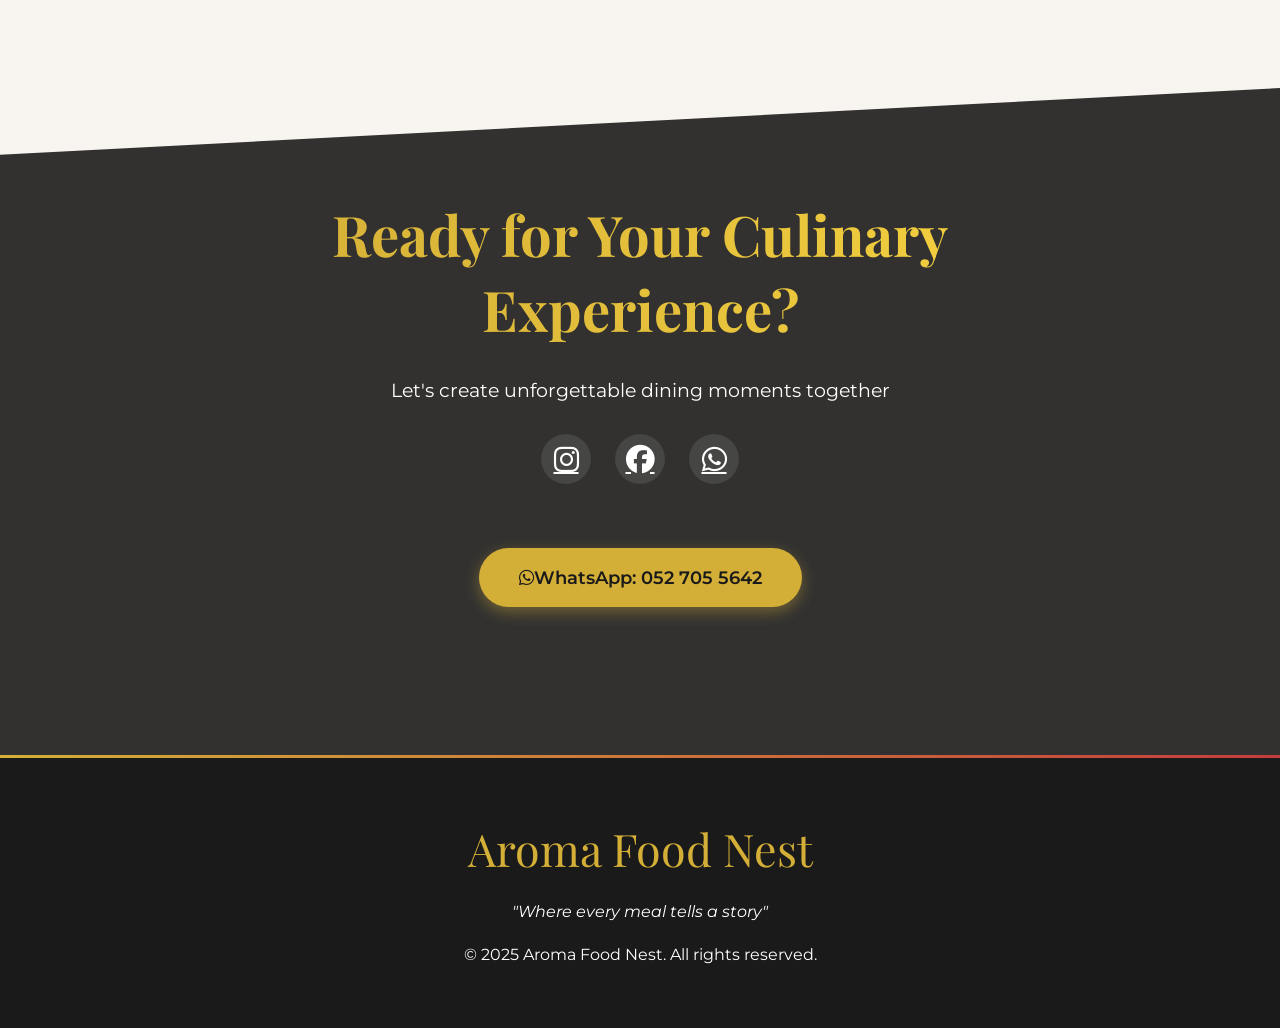
==== commit 90571d93: "added new animations for the whole page" ====
--- a/index.html
+++ b/index.html
@@ -27,9 +27,10 @@
             color: var(--text);
             overflow-x: hidden;
             scroll-behavior: smooth;
-        }
-
-        /* ** HEADER ** */
+            padding-top: 120px; /* For fixed header */
+        }
+
+        /* -- ENHANCED HEADER -- */
         header {
             background: linear-gradient(rgba(0, 0, 0, 0.7), rgba(0, 0, 0, 0.7)),
                         url('https://images.unsplash.com/photo-1544025162-d76694265947?ixlib=rb-1.2.1&auto=format&fit=crop&w=1950&q=80');
@@ -45,6 +46,7 @@
             color: white;
             position: relative;
             overflow: hidden;
+            clip-path: polygon(0 0, 100% 0, 100% 90%, 0 100%);
         }
 
         header::after {
@@ -63,19 +65,336 @@
             font-size: 5rem;
             font-weight: 700;
             margin-bottom: 1rem;
+            background: linear-gradient(to right, var(--gold), #f4d03f);
+            -webkit-background-clip: text;
+            -webkit-text-fill-color: transparent;
+            text-shadow: 2px 2px 4px rgba(0, 0, 0, 0.3);
+            animation: fadeInDown 1.5s ease;
+        }
+
+        /* -- ENHANCED NAVIGATION -- */
+        nav {
+            position: fixed;
+            top: 0;
+            width: 100%;
+            background: rgba(26, 26, 26, 0.95);
+            backdrop-filter: blur(10px);
+            z-index: 1000;
+            padding: 1rem 2rem;
+            display: flex;
+            justify-content: space-between;
+            align-items: center;
+            box-shadow: 0 2px 20px rgba(0,0,0,0.1);
+            transition: all 0.3s ease;
+        }
+
+        nav.scrolled {
+            padding: 0.5rem 2rem;
+            background: rgba(26, 26, 26, 0.98);
+        }
+
+        .nav-logo {
+            font-family: 'Playfair Display', serif;
+            font-size: 1.8rem;
             color: var(--gold);
-            text-shadow: 2px 2px 4px rgba(0, 0, 0, 0.5);
-            animation: fadeInDown 1.5s ease;
-        }
-
-        .tagline {
+            transition: all 0.3s ease;
+        }
+
+        .nav-links {
+            display: flex;
+            gap: 2rem;
+        }
+
+        .nav-links a {
+            color: white;
+            text-decoration: none;
+            font-weight: 600;
+            transition: all 0.3s ease;
+            position: relative;
+        }
+
+        .nav-links a::after {
+            content: '';
+            position: absolute;
+            bottom: -5px;
+            left: 0;
+            width: 0;
+            height: 2px;
+            background: var(--gold);
+            transition: width 0.3s ease;
+        }
+
+        .nav-links a:hover::after {
+            width: 100%;
+        }
+
+
+
+        .marquee {
+            white-space: nowrap;
+            overflow: hidden;
+            display: inline-block;
+            animation: marquee 20s linear infinite;
+        }
+
+        @keyframes marquee {
+            0% { transform: translateX(100%); }
+            100% { transform: translateX(-100%); }
+        }
+
+        /* -- ENHANCED SECTIONS -- */
+        section {
+            padding: 6rem 2rem;
+            position: relative;
+        }
+
+        .section-title {
+            font-family: 'Playfair Display', serif;
+            font-size: 3rem;
+            text-align: center;
+            margin-bottom: 3rem;
+            color: var(--dark);
+            position: relative;
+            background: linear-gradient(to right, var(--gold), #f4d03f);
+            -webkit-background-clip: text;
+            -webkit-text-fill-color: transparent;
+        }
+
+        .section-title::after {
+            content: '';
+            position: absolute;
+            bottom: -10px;
+            left: 50%;
+            transform: translateX(-50%);
+            width: 100px;
+            height: 3px;
+            background: linear-gradient(to right, var(--gold), var(--accent));
+        }
+
+        /* -- ENHANCED CUISINE CARDS -- */
+        .cuisine-grid {
+            display: grid;
+            grid-template-columns: repeat(auto-fit, minmax(300px, 1fr));
+            gap: 2rem;
+            max-width: 1200px;
+            margin: 0 auto;
+        }
+
+        .cuisine-card {
+            background: white;
+            border-radius: 15px;
+            overflow: hidden;
+            box-shadow: 0 10px 30px rgba(0, 0, 0, 0.1);
+            transition: all 0.6s cubic-bezier(0.25, 1, 0.5, 1);
+            position: relative;
+            transform-style: preserve-3d;
+        }
+
+        .cuisine-img {
+            height: 250px;
+            background-size: cover;
+            background-position: center;
+            transition: transform 0.8s cubic-bezier(0.25, 1, 0.5, 1);
+            position: relative;
+        }
+
+        .cuisine-img::after {
+            content: '';
+            position: absolute;
+            top: 0;
+            left: 0;
+            width: 100%;
+            height: 100%;
+            background: linear-gradient(to bottom, rgba(212,175,55,0.1), rgba(0,0,0,0.5));
+        }
+
+        .cuisine-card:hover {
+            transform: translateY(-10px) rotateX(5deg);
+            box-shadow: 0 15px 40px rgba(0, 0, 0, 0.2);
+        }
+
+        .cuisine-card:hover .cuisine-img {
+            transform: scale(1.05);
+        }
+
+        .cuisine-content {
+            padding: 2rem;
+            position: relative;
+            z-index: 2;
+        }
+
+        .cuisine-content h3 {
+            font-family: 'Playfair Display', serif;
             font-size: 1.8rem;
-            font-style: italic;
+            margin-bottom: 1rem;
+            color: var(--dark);
+            transition: all 0.3s ease;
+        }
+
+        /* -- ENHANCED PACKAGES -- */
+        .package-grid {
+            display: grid;
+            grid-template-columns: repeat(auto-fit, minmax(300px, 1fr));
+            gap: 2rem;
+            max-width: 1200px;
+            margin: 0 auto;
+            perspective: 1000px;
+        }
+
+        .package-card {
+            background: white;
+            border-radius: 15px;
+            padding: 2.5rem;
+            box-shadow: 0 10px 30px rgba(0, 0, 0, 0.1);
+            transition: all 0.6s cubic-bezier(0.25, 1, 0.5, 1);
+            border-top: 5px solid var(--gold);
+            text-align: center;
+            transform-style: preserve-3d;
+        }
+
+        .package-card:hover {
+            transform: scale(1.03) rotateY(5deg);
+            box-shadow: 0 15px 40px rgba(0, 0, 0, 0.2);
+        }
+
+        .package-card h3 {
+            font-family: 'Playfair Display', serif;
+            font-size: 2rem;
+            margin-bottom: 1rem;
+            color: var(--dark);
+        }
+
+        .price {
+            font-size: 2.2rem;
+            font-weight: 700;
+            color: var(--accent);
+            margin: 1.5rem 0;
+            position: relative;
+            display: inline-block;
+        }
+
+        .price::after {
+            content: '';
+            position: absolute;
+            bottom: -5px;
+            left: 0;
+            width: 100%;
+            height: 2px;
+            background: linear-gradient(to right, var(--gold), transparent);
+        }
+
+        /* -- ENHANCED EVENT CARDS -- */
+        .event-grid {
+            display: grid;
+            grid-template-columns: repeat(auto-fit, minmax(300px, 1fr));
+            gap: 2rem;
+            max-width: 1200px;
+            margin: 0 auto;
+        }
+
+        .event-card {
+            background: white;
+            border-radius: 15px;
+            overflow: hidden;
+            box-shadow: 0 10px 30px rgba(0, 0, 0, 0.1);
+            transition: all 0.6s cubic-bezier(0.25, 1, 0.5, 1);
+            transform-style: preserve-3d;
+        }
+
+        .event-card:hover {
+            transform: translateY(-10px) rotateX(5deg);
+            box-shadow: 0 15px 40px rgba(0, 0, 0, 0.2);
+        }
+
+        .event-img {
+            height: 250px;
+            background-size: cover;
+            background-position: center;
+            transition: transform 0.8s cubic-bezier(0.25, 1, 0.5, 1);
+            position: relative;
+        }
+
+        .event-img::after {
+            content: '';
+            position: absolute;
+            top: 0;
+            left: 0;
+            width: 100%;
+            height: 100%;
+            background: linear-gradient(to bottom, rgba(212,175,55,0.1), rgba(0,0,0,0.5));
+        }
+
+        .event-card:hover .event-img {
+            transform: scale(1.05);
+        }
+
+        .event-content {
+            padding: 2rem;
+        }
+
+        .event-content h3 {
+            font-family: 'Playfair Display', serif;
+            font-size: 1.8rem;
+            margin-bottom: 1rem;
+            color: var(--dark);
+        }
+
+        /* -- ENHANCED CONTACT -- */
+        #contact {
+            background: linear-gradient(rgba(0, 0, 0, 0.8), rgba(0, 0, 0, 0.8)),
+                        url('https://images.unsplash.com/photo-1517248135467-4c7edcad34c4?ixlib=rb-1.2.1&auto=format&fit=crop&w=1950&q=80');
+            background-size: cover;
+            background-position: center;
+            color: white;
+            text-align: center;
+            padding: 8rem 2rem;
+            clip-path: polygon(0 10%, 100% 0, 100% 100%, 0% 100%);
+            margin-top: 4rem;
+        }
+
+        .contact-info {
+            max-width: 800px;
+            margin: 0 auto;
+            transform: translateY(-20px);
+        }
+
+        .contact-info h2 {
+            font-family: 'Playfair Display', serif;
+            font-size: 3.5rem;
             margin-bottom: 2rem;
-            max-width: 800px;
-            animation: fadeIn 2s ease;
-        }
-
+            background: linear-gradient(to right, var(--gold), #f4d03f);
+            -webkit-background-clip: text;
+            -webkit-text-fill-color: transparent;
+        }
+
+        .social-links {
+            display: flex;
+            justify-content: center;
+            gap: 1.5rem;
+            margin: 2rem 0;
+        }
+
+        .social-links a {
+            color: white;
+            font-size: 1.8rem;
+            transition: all 0.3s ease;
+            width: 50px;
+            height: 50px;
+            display: flex;
+            align-items: center;
+            justify-content: center;
+            border-radius: 50%;
+            background: rgba(255,255,255,0.1);
+            backdrop-filter: blur(5px);
+        }
+
+        .social-links a:hover {
+            color: var(--gold);
+            transform: translateY(-5px) scale(1.1);
+            background: rgba(212,175,55,0.2);
+        }
+
+        /* -- ENHANCED CTA BUTTON -- */
         .cta-button {
             display: inline-flex;
             align-items: center;
@@ -89,251 +408,82 @@
             transition: all 0.4s ease;
             box-shadow: 0 5px 15px rgba(212, 175, 55, 0.4);
             animation: pulse 2s infinite;
+            position: relative;
+            overflow: hidden;
+            border: none;
+            cursor: pointer;
+            z-index: 1;
+        }
+
+        .cta-button::before {
+            content: '';
+            position: absolute;
+            top: 0;
+            left: 0;
+            width: 100%;
+            height: 100%;
+            background: linear-gradient(to right, var(--gold), var(--accent));
+            z-index: -1;
+            opacity: 0;
+            transition: opacity 0.3s ease;
+        }
+
+        .cta-button:hover::before {
+            opacity: 1;
         }
 
         .cta-button:hover {
-            background: var(--accent);
             color: white;
             transform: translateY(-5px);
             box-shadow: 0 8px 25px rgba(197, 61, 61, 0.5);
         }
 
-        /* ** NAVIGATION ** */
-        nav {
+        /* -- FLOATING CTA -- */
+        .floating-cta {
             position: fixed;
-            top: 0;
-            width: 100%;
-            background: rgba(26, 26, 26, 0.9);
-            backdrop-filter: blur(10px);
-            z-index: 1000;
-            padding: 1rem 2rem;
-            display: flex;
-            justify-content: space-between;
-            align-items: center;
-        }
-
-        .nav-logo {
-            font-family: 'Playfair Display', serif;
-            font-size: 1.8rem;
-            color: var(--gold);
-        }
-
-        .nav-links {
-            display: flex;
-            gap: 2rem;
-        }
-
-        .nav-links a {
-            color: white;
-            text-decoration: none;
-            font-weight: 600;
-            transition: color 0.3s ease;
-        }
-
-        .nav-links a:hover {
-            color: var(--gold);
-        }
-
-        /* ** SECTIONS ** */
-        section {
-            padding: 5rem 2rem;
-            position: relative;
-        }
-
-        .section-title {
-            font-family: 'Playfair Display', serif;
-            font-size: 3rem;
-            text-align: center;
-            margin-bottom: 3rem;
-            color: var(--dark);
-            position: relative;
-        }
-
-        .section-title::after {
-            content: '';
-            position: absolute;
-            bottom: -10px;
-            left: 50%;
-            transform: translateX(-50%);
-            width: 100px;
-            height: 3px;
-            background: var(--gold);
-        }
-
-        /* ** CUISINE CARDS ** */
-        .cuisine-grid {
-            display: grid;
-            grid-template-columns: repeat(auto-fit, minmax(300px, 1fr));
-            gap: 2rem;
-            max-width: 1200px;
-            margin: 0 auto;
-        }
-
-        .cuisine-card {
-            background: white;
-            border-radius: 10px;
-            overflow: hidden;
-            box-shadow: 0 10px 30px rgba(0, 0, 0, 0.1);
-            transition: all 0.4s ease;
-            position: relative;
-        }
-
-        .cuisine-card:hover {
-            transform: translateY(-10px);
-            box-shadow: 0 15px 40px rgba(0, 0, 0, 0.2);
-        }
-
-        .cuisine-img {
-            height: 200px;
-            background-size: cover;
-            background-position: center;
-        }
-
-        .cuisine-content {
-            padding: 1.5rem;
-        }
-
-        .cuisine-content h3 {
-            font-family: 'Playfair Display', serif;
-            font-size: 1.5rem;
-            margin-bottom: 0.5rem;
-            color: var(--dark);
-        }
-
-        /* ** PACKAGES ** */
-        .package-grid {
-            display: grid;
-            grid-template-columns: repeat(auto-fit, minmax(300px, 1fr));
-            gap: 2rem;
-            max-width: 1200px;
-            margin: 0 auto;
-        }
-
-        .package-card {
-            background: white;
-            border-radius: 10px;
-            padding: 2rem;
-            box-shadow: 0 10px 30px rgba(0, 0, 0, 0.1);
-            transition: all 0.4s ease;
-            border-top: 4px solid var(--gold);
-            text-align: center;
-        }
-
-        .package-card:hover {
-            transform: scale(1.03);
-            box-shadow: 0 15px 40px rgba(0, 0, 0, 0.2);
-        }
-
-        .package-card h3 {
-            font-family: 'Playfair Display', serif;
-            font-size: 1.8rem;
-            margin-bottom: 1rem;
-            color: var(--dark);
-        }
-
-        .price {
-            font-size: 2rem;
-            font-weight: 700;
-            color: var(--accent);
-            margin: 1rem 0;
-        }
-
-        /* ** EVENT PACKAGES ** */
-        .event-grid {
-            display: grid;
-            grid-template-columns: repeat(auto-fit, minmax(300px, 1fr));
-            gap: 2rem;
-            max-width: 1200px;
-            margin: 0 auto;
-        }
-
-        .event-card {
-            background: white;
-            border-radius: 10px;
-            overflow: hidden;
-            box-shadow: 0 10px 30px rgba(0, 0, 0, 0.1);
-            transition: all 0.4s ease;
-        }
-
-        .event-card:hover {
-            transform: translateY(-10px);
-            box-shadow: 0 15px 40px rgba(0, 0, 0, 0.2);
-        }
-
-        .event-img {
-            height: 200px;
-            background-size: cover;
-            background-position: center;
-        }
-
-        .event-content {
-            padding: 1.5rem;
-        }
-
-        .event-content h3 {
-            font-family: 'Playfair Display', serif;
-            font-size: 1.5rem;
-            margin-bottom: 0.5rem;
-            color: var(--dark);
-        }
-
-        /* ** CONTACT ** */
-        #contact {
-            background: linear-gradient(rgba(0, 0, 0, 0.8), rgba(0, 0, 0, 0.8)),
-                        url('https://images.unsplash.com/photo-1517248135467-4c7edcad34c4?ixlib=rb-1.2.1&auto=format&fit=crop&w=1950&q=80');
-            background-size: cover;
-            background-position: center;
-            color: white;
-            text-align: center;
-            padding: 6rem 2rem;
-        }
-
-        .contact-info {
-            max-width: 800px;
-            margin: 0 auto;
-        }
-
-        .contact-info h2 {
-            font-family: 'Playfair Display', serif;
-            font-size: 3rem;
-            margin-bottom: 2rem;
-            color: var(--gold);
-        }
-
-        .social-links {
-            display: flex;
-            justify-content: center;
-            gap: 1.5rem;
-            margin: 2rem 0;
-        }
-
-        .social-links a {
-            color: white;
-            font-size: 1.5rem;
-            transition: all 0.3s ease;
-        }
-
-        .social-links a:hover {
-            color: var(--gold);
-            transform: translateY(-3px);
-        }
-
-        /* ** FOOTER ** */
+            bottom: 2rem;
+            right: 2rem;
+            z-index: 999;
+            animation: float 3s ease-in-out infinite;
+            transform-origin: center;
+        }
+
+        .floating-cta .cta-button {
+            box-shadow: 0 5px 20px rgba(212, 175, 55, 0.6);
+        }
+
+        @keyframes float {
+            0%, 100% { transform: translateY(0) rotate(-5deg); }
+            50% { transform: translateY(-10px) rotate(5deg); }
+        }
+
+        /* -- ENHANCED FOOTER -- */
         footer {
             background: var(--dark);
             color: white;
             text-align: center;
-            padding: 3rem 2rem;
+            padding: 4rem 2rem;
+            position: relative;
+        }
+
+        footer::before {
+            content: '';
+            position: absolute;
+            top: 0;
+            left: 0;
+            width: 100%;
+            height: 3px;
+            background: linear-gradient(to right, var(--gold), var(--accent));
         }
 
         .footer-logo {
             font-family: 'Playfair Display', serif;
-            font-size: 2.5rem;
+            font-size: 2.8rem;
             color: var(--gold);
-            margin-bottom: 1rem;
-        }
-
-        /* ** ANIMATIONS ** */
+            margin-bottom: 1.5rem;
+        }
+
+        /* -- ANIMATIONS -- */
         @keyframes fadeIn {
             from { opacity: 0; }
             to { opacity: 1; }
@@ -356,29 +506,52 @@
             100% { transform: scale(1); }
         }
 
-        /* ** RESPONSIVE ** */
+        @keyframes marquee {
+            0% { transform: translateX(100%); }
+            100% { transform: translateX(-100%); }
+        }
+
+        /* -- RESPONSIVE -- */
         @media (max-width: 768px) {
+            body {
+                padding-top: 100px;
+            }
+
             .logo {
-                font-size: 3rem;
+                font-size: 3.5rem;
             }
 
             .tagline {
-                font-size: 1.3rem;
+                font-size: 1.4rem;
             }
 
             .nav-links {
                 display: none;
             }
 
+            .seasonal-banner {
+                top: 60px;
+                font-size: 0.8rem;
+            }
+
             .cuisine-grid, .package-grid, .event-grid {
                 grid-template-columns: 1fr;
+            }
+
+            .section-title {
+                font-size: 2.5rem;
+            }
+
+            #contact {
+                clip-path: polygon(0 5%, 100% 0, 100% 100%, 0% 100%);
+                padding: 6rem 2rem;
             }
         }
     </style>
 </head>
 <body>
-    <!-- ** NAVIGATION ** -->
-    <nav>
+    <!-- -- ENHANCED NAVIGATION -- -->
+    <nav id="mainNav">
         <div class="nav-logo">Aroma Food Nest</div>
         <div class="nav-links">
             <a href="#about">About</a>
@@ -389,150 +562,173 @@
         </div>
     </nav>
 
-    <!-- ** HERO SECTION ** -->
+    <!-- -- ENHANCED HERO -- -->
     <header>
         <h1 class="logo">Aroma Food Nest</h1>
         <p class="tagline">"Our Food Speaks to Your Hearts"</p>
-        <a href="#contact" class="cta-button">Book Your Experience</a>
+        <a href="#contact" class="cta-button">Reserve Your Experience</a>
     </header>
 
-    <!-- ** ABOUT SECTION ** -->
+    <!-- -- ABOUT SECTION -- -->
     <section id="about">
         <h2 class="section-title">Our Culinary Philosophy</h2>
         <div class="cuisine-grid">
-            <div class="cuisine-card">
-                <div class="cuisine-img" style="background-image: url('https://images.unsplash.com/photo-1544025162-d76694265947?ixlib=rb-1.2.1&auto=format&fit=crop&w=1950&q=80');"></div>
+            <div class="cuisine-card animate-on-scroll">
+                <div class="cuisine-img" style="background-image: url('https://images.unsplash.com/photo-1544025162-d76694265947?ixlib=rb-1.2.1&auto=format&fit=crop&w=800&q=80');"></div>
                 <div class="cuisine-content">
                     <h3>Global Flavors</h3>
-                    <p>From Mexican tacos to Italian pastas, we bring authentic world cuisines to your table.</p>
+                    <p>From Mexican tacos to Italian pastas, we bring authentic world cuisines to your table with a contemporary twist.</p>
+                    <div class="ingredient-icons" style="margin-top: 1rem;">
+                        <i class="fas fa-pepper-hot" style="color: var(--accent); margin: 0 5px;"></i>
+                        <i class="fas fa-cheese" style="color: var(--gold); margin: 0 5px;"></i>
+                        <i class="fas fa-leaf" style="color: green; margin: 0 5px;"></i>
+                    </div>
                 </div>
             </div>
-            <div class="cuisine-card">
-                <div class="cuisine-img" style="background-image: url('https://images.unsplash.com/photo-1490645935967-10de6ba17061?ixlib=rb-1.2.1&auto=format&fit=crop&w=1950&q=80');"></div>
+            <div class="cuisine-card animate-on-scroll">
+                <div class="cuisine-img" style="background-image: url('https://images.unsplash.com/photo-1490645935967-10de6ba17061?ixlib=rb-1.2.1&auto=format&fit=crop&w=800&q=80');"></div>
                 <div class="cuisine-content">
                     <h3>Healthy Living</h3>
-                    <p>Specializing in keto, paleo, low-carb, and dairy-free meals that don’t compromise on taste.</p>
+                    <p>Specializing in keto, paleo, low-carb, and dairy-free meals that celebrate flavor without compromise.</p>
+                    <div class="ingredient-icons" style="margin-top: 1rem;">
+                        <i class="fas fa-seedling" style="color: green; margin: 0 5px;"></i>
+                        <i class="fas fa-drumstick-bite" style="color: #8B4513; margin: 0 5px;"></i>
+                        <i class="fas fa-apple-alt" style="color: red; margin: 0 5px;"></i>
+                    </div>
                 </div>
             </div>
-            <div class="cuisine-card">
-                <div class="cuisine-img" style="background-image: url('https://images.unsplash.com/photo-1555244162-803834f70033?ixlib=rb-1.2.1&auto=format&fit=crop&w=1950&q=80');"></div>
+            <div class="cuisine-card animate-on-scroll">
+                <div class="cuisine-img" style="background-image: url('https://images.unsplash.com/photo-1555244162-803834f70033?ixlib=rb-1.2.1&auto=format&fit=crop&w=800&q=80');"></div>
                 <div class="cuisine-content">
                     <h3>Event Excellence</h3>
-                    <p>From intimate dinners to grand celebrations, we bring restaurant-quality dining to you.</p>
+                    <p>From intimate dinners to grand celebrations, we transform spaces into unforgettable culinary experiences.</p>
+                    <div class="ingredient-icons" style="margin-top: 1rem;">
+                        <i class="fas fa-glass-cheers" style="color: var(--gold); margin: 0 5px;"></i>
+                        <i class="fas fa-utensils" style="color: #666; margin: 0 5px;"></i>
+                        <i class="fas fa-crown" style="color: var(--gold); margin: 0 5px;"></i>
+                    </div>
                 </div>
             </div>
         </div>
     </section>
 
-    <!-- ** PACKAGES SECTION ** -->
+    <!-- -- PACKAGES SECTION -- -->
     <section id="packages" style="background: #f9f9f9;">
-        <h2 class="section-title">One-Time Packages</h2>
+        <h2 class="section-title">Signature Packages</h2>
         <div class="package-grid">
-            <div class="package-card">
+            <div class="package-card animate-on-scroll">
                 <h3>Unity United</h3>
-                <p><i class="fas fa-user-friends"></i> For 2 people</p>
+                <p><i class="fas fa-user-friends" style="color: var(--gold);"></i> For 2 people</p>
                 <div class="price">450 AED</div>
-                <p>Chef-selected premium ingredients included</p>
-            </div>
-            <div class="package-card">
+                <p>Chef-selected premium ingredients</p>
+                <div class="ingredient-icons" style="margin-top: 1rem;">
+                    <i class="fas fa-wine-bottle"></i>
+                    <i class="fas fa-bread-slice"></i>
+                    <i class="fas fa-fish"></i>
+                </div>
+            </div>
+            <div class="package-card animate-on-scroll">
                 <h3>Team Quattro</h3>
-                <p><i class="fas fa-users"></i> For 4 people</p>
+                <p><i class="fas fa-users" style="color: var(--gold);"></i> For 4 people</p>
                 <div class="price">685 AED</div>
-                <p>Perfect for family dinners</p>
-            </div>
-            <div class="package-card">
+                <p>Perfect for family gatherings</p>
+                <div class="ingredient-icons" style="margin-top: 1rem;">
+                    <i class="fas fa-utensils"></i>
+                    <i class="fas fa-cheese"></i>
+                    <i class="fas fa-pepper-hot"></i>
+                </div>
+            </div>
+            <div class="package-card animate-on-scroll">
                 <h3>The Super Six</h3>
-                <p><i class="fas fa-user-friends"></i> For 6 people</p>
+                <p><i class="fas fa-user-friends" style="color: var(--gold);"></i> For 6 people</p>
                 <div class="price">785 AED</div>
-                <p>Great for small gatherings</p>
-            </div>
-            <div class="package-card">
-                <h3>The Elite Eight</h3>
-                <p><i class="fas fa-users"></i> For 8 people</p>
-                <div class="price">895 AED</div>
                 <p>Ideal for dinner parties</p>
-            </div>
-            <div class="package-card">
-                <h3>The Tenacious 10</h3>
-                <p><i class="fas fa-users"></i> For 10 people</p>
-                <div class="price">1400 AED</div>
-                <p>Perfect for larger groups</p>
+                <div class="ingredient-icons" style="margin-top: 1rem;">
+                    <i class="fas fa-glass-cheers"></i>
+                    <i class="fas fa-drumstick-bite"></i>
+                    <i class="fas fa-ice-cream"></i>
+                </div>
             </div>
         </div>
     </section>
 
-    <!-- ** EVENT PACKAGES ** -->
+    <!-- -- EVENT PACKAGES -- -->
     <section id="events">
-        <h2 class="section-title">Event Catering</h2>
+        <h2 class="section-title">Curated Events</h2>
         <div class="event-grid">
-            <div class="event-card">
-                <div class="event-img" style="background-image: url('https://images.unsplash.com/photo-1533777324565-a040eb52facd?ixlib=rb-1.2.1&auto=format&fit=crop&w=1950&q=80');"></div>
+            <div class="event-card animate-on-scroll">
+                <div class="event-img" style="background-image: url('https://images.unsplash.com/photo-1533777324565-a040eb52facd?ixlib=rb-1.2.1&auto=format&fit=crop&w=800&q=80');"></div>
                 <div class="event-content">
                     <h3>Italian Cuisine</h3>
                     <div class="price">620 AED/person</div>
-                    <p>Authentic pastas, risottos, and more</p>
+                    <p>Authentic pastas, risottos, and antipasti</p>
+                    <div class="ingredient-icons" style="margin-top: 0.5rem;">
+                        <i class="fas fa-wine-bottle"></i>
+                        <i class="fas fa-cheese"></i>
+                        <i class="fas fa-wheat-awn"></i>
+                    </div>
                 </div>
             </div>
-            <div class="event-card">
-                 <div class="event-img" style="background-image: url('https://images.unsplash.com/photo-1551504734-5ee1c4a1479b?w=800');"></div>
+            <div class="event-card animate-on-scroll">
+                <div class="event-img" style="background-image: url('https://images.unsplash.com/photo-1551504734-5ee1c4a1479b?w=800');"></div>
                 <div class="event-content">
                     <h3>Mexican Cuisine</h3>
                     <div class="price">750 AED/person</div>
                     <p>Vibrant flavors of Mexico</p>
+                    <div class="ingredient-icons" style="margin-top: 0.5rem;">
+                        <i class="fas fa-pepper-hot"></i>
+                        <i class="fas fa-avocado"></i>
+                        <i class="fas fa-lime"></i>
+                    </div>
                 </div>
             </div>
-            <div class="event-card">
-                <div class="event-img" style="background-image: url('https://images.unsplash.com/photo-1558030006-450675393462?ixlib=rb-1.2.1&auto=format&fit=crop&w=1950&q=80');"></div>
+            <div class="event-card animate-on-scroll">
+                <div class="event-img" style="background-image: url('https://images.unsplash.com/photo-1558030006-450675393462?ixlib=rb-1.2.1&auto=format&fit=crop&w=800&q=80');"></div>
                 <div class="event-content">
                     <h3>Barbecue</h3>
                     <div class="price">500 AED/person</div>
                     <p>Smoky, savory grilled specialties</p>
-                </div>
-            </div>
-            <div class="event-card">
-                <div class="event-img" style="background-image: url('https://images.unsplash.com/photo-1519708227418-c8fd9a32b7a2?ixlib=rb-1.2.1&auto=format&fit=crop&w=1950&q=80');"></div>
-                <div class="event-content">
-                    <h3>Seafood</h3>
-                    <div class="price">640 AED/person</div>
-                    <p>Fresh catches prepared expertly</p>
-                </div>
-            </div>
-            <div class="event-card">
-                <div class="event-img" style="background-image: url('https://images.unsplash.com/photo-1546069901-ba9599a7e63c?ixlib=rb-1.2.1&auto=format&fit=crop&w=1950&q=80');"></div>
-                <div class="event-content">
-                    <h3>Asian Cuisine</h3>
-                    <div class="price">850 AED/person</div>
-                    <p>Exotic flavors from the East</p>
+                    <div class="ingredient-icons" style="margin-top: 0.5rem;">
+                        <i class="fas fa-drumstick-bite"></i>
+                        <i class="fas fa-fire"></i>
+                        <i class="fas fa-corn"></i>
+                    </div>
                 </div>
             </div>
         </div>
     </section>
 
-    <!-- ** CONTACT SECTION ** -->
+    <!-- -- ENHANCED CONTACT -- -->
     <section id="contact">
         <div class="contact-info">
-            <h2>Ready to Experience Aroma Food Nest?</h2>
-            <p>We are located in Abu Dhabi and Dubai.</p>
-            <p>Contact us for reservations, catering inquiries, or custom meal plans.</p>
+            <h2>Ready for Your Culinary Experience?</h2>
+            <p style="font-size: 1.2rem; margin-bottom: 2rem;">Let's create unforgettable dining moments together</p>
             <div class="social-links">
                 <a href="#"><i class="fab fa-instagram"></i></a>
                 <a href="#"><i class="fab fa-facebook"></i></a>
                 <a href="#"><i class="fab fa-whatsapp"></i></a>
             </div>
-            <a href="https://wa.me/971527055642" class="cta-button">
+            <a href="https://wa.me/971527055642" class="cta-button" style="margin-top: 2rem;">
                 <i class="fab fa-whatsapp"></i> WhatsApp: 052 705 5642
             </a>
         </div>
     </section>
 
-    <!-- ** FOOTER ** -->
+    <!-- -- FLOATING CTA -- -->
+    <div class="floating-cta animate-on-scroll">
+        <a href="#contact" class="cta-button">
+            <i class="fas fa-calendar-alt"></i> Book Now
+        </a>
+    </div>
+
+    <!-- -- ENHANCED FOOTER -- -->
     <footer>
         <div class="footer-logo">Aroma Food Nest</div>
-        <p>"Our Food Speaks to Your Hearts"</p>
+        <p style="font-style: italic; margin-bottom: 1.5rem;">"Where every meal tells a story"</p>
         <p>&copy; 2025 Aroma Food Nest. All rights reserved.</p>
     </footer>
 
-    <!-- ** SCRIPTS ** -->
+    <!-- -- ENHANCED SCRIPTS -- -->
     <script>
         // Smooth scroll for navigation
         document.querySelectorAll('a[href^="#"]').forEach(anchor => {
@@ -544,21 +740,69 @@
             });
         });
 
-        // Animation on scroll
-        const animateOnScroll = new IntersectionObserver((entries) => {
+        // Scroll behavior for navigation
+        window.addEventListener('scroll', function() {
+            const nav = document.getElementById('mainNav');
+            if (window.scrollY > 50) {
+                nav.classList.add('scrolled');
+            } else {
+                nav.classList.remove('scrolled');
+            }
+
+            // Parallax effect for header
+            const scrollPosition = window.pageYOffset;
+            document.querySelector('header').style.backgroundPositionY = scrollPosition * 0.7 + 'px';
+        });
+
+        // 3D tilt effect for cards
+        document.querySelectorAll('.package-card, .cuisine-card, .event-card').forEach(card => {
+            card.addEventListener('mousemove', (e) => {
+                const rect = card.getBoundingClientRect();
+                const x = e.clientX - rect.left;
+                const y = e.clientY - rect.top;
+                const centerX = rect.width / 2;
+                const centerY = rect.height / 2;
+                const angleX = (y - centerY) / 20;
+                const angleY = (centerX - x) / 20;
+
+                card.style.transform = `perspective(1000px) rotateX(${angleX}deg) rotateY(${angleY}deg)`;
+            });
+
+            card.addEventListener('mouseleave', () => {
+                card.style.transform = 'perspective(1000px) rotateX(0) rotateY(0)';
+            });
+        });
+
+        // Scroll animations
+        const animatedElements = document.querySelectorAll('.animate-on-scroll');
+        animatedElements.forEach(el => {
+            el.style.opacity = '0';
+            el.style.transform = 'translateY(30px)';
+            el.style.transition = 'all 0.8s cubic-bezier(0.165, 0.84, 0.44, 1)';
+        });
+
+        const scrollObserver = new IntersectionObserver((entries) => {
             entries.forEach(entry => {
                 if (entry.isIntersecting) {
                     entry.target.style.opacity = '1';
                     entry.target.style.transform = 'translateY(0)';
+                    scrollObserver.unobserve(entry.target);
                 }
             });
+        }, { threshold: 0.1 });
+
+        document.querySelectorAll('.animate-on-scroll').forEach(el => {
+            scrollObserver.observe(el);
         });
 
-        document.querySelectorAll('.cuisine-card, .package-card, .event-card').forEach(el => {
-            el.style.opacity = '0';
-            el.style.transform = 'translateY(20px)';
-            el.style.transition = 'all 0.6s ease';
-            animateOnScroll.observe(el);
+        // Micro-interactions for buttons
+        document.querySelectorAll('.cta-button').forEach(button => {
+            button.addEventListener('mouseenter', () => {
+                button.style.transform = 'translateY(-5px) scale(1.05)';
+            });
+            button.addEventListener('mouseleave', () => {
+                button.style.transform = 'translateY(0) scale(1)';
+            });
         });
     </script>
 </body>
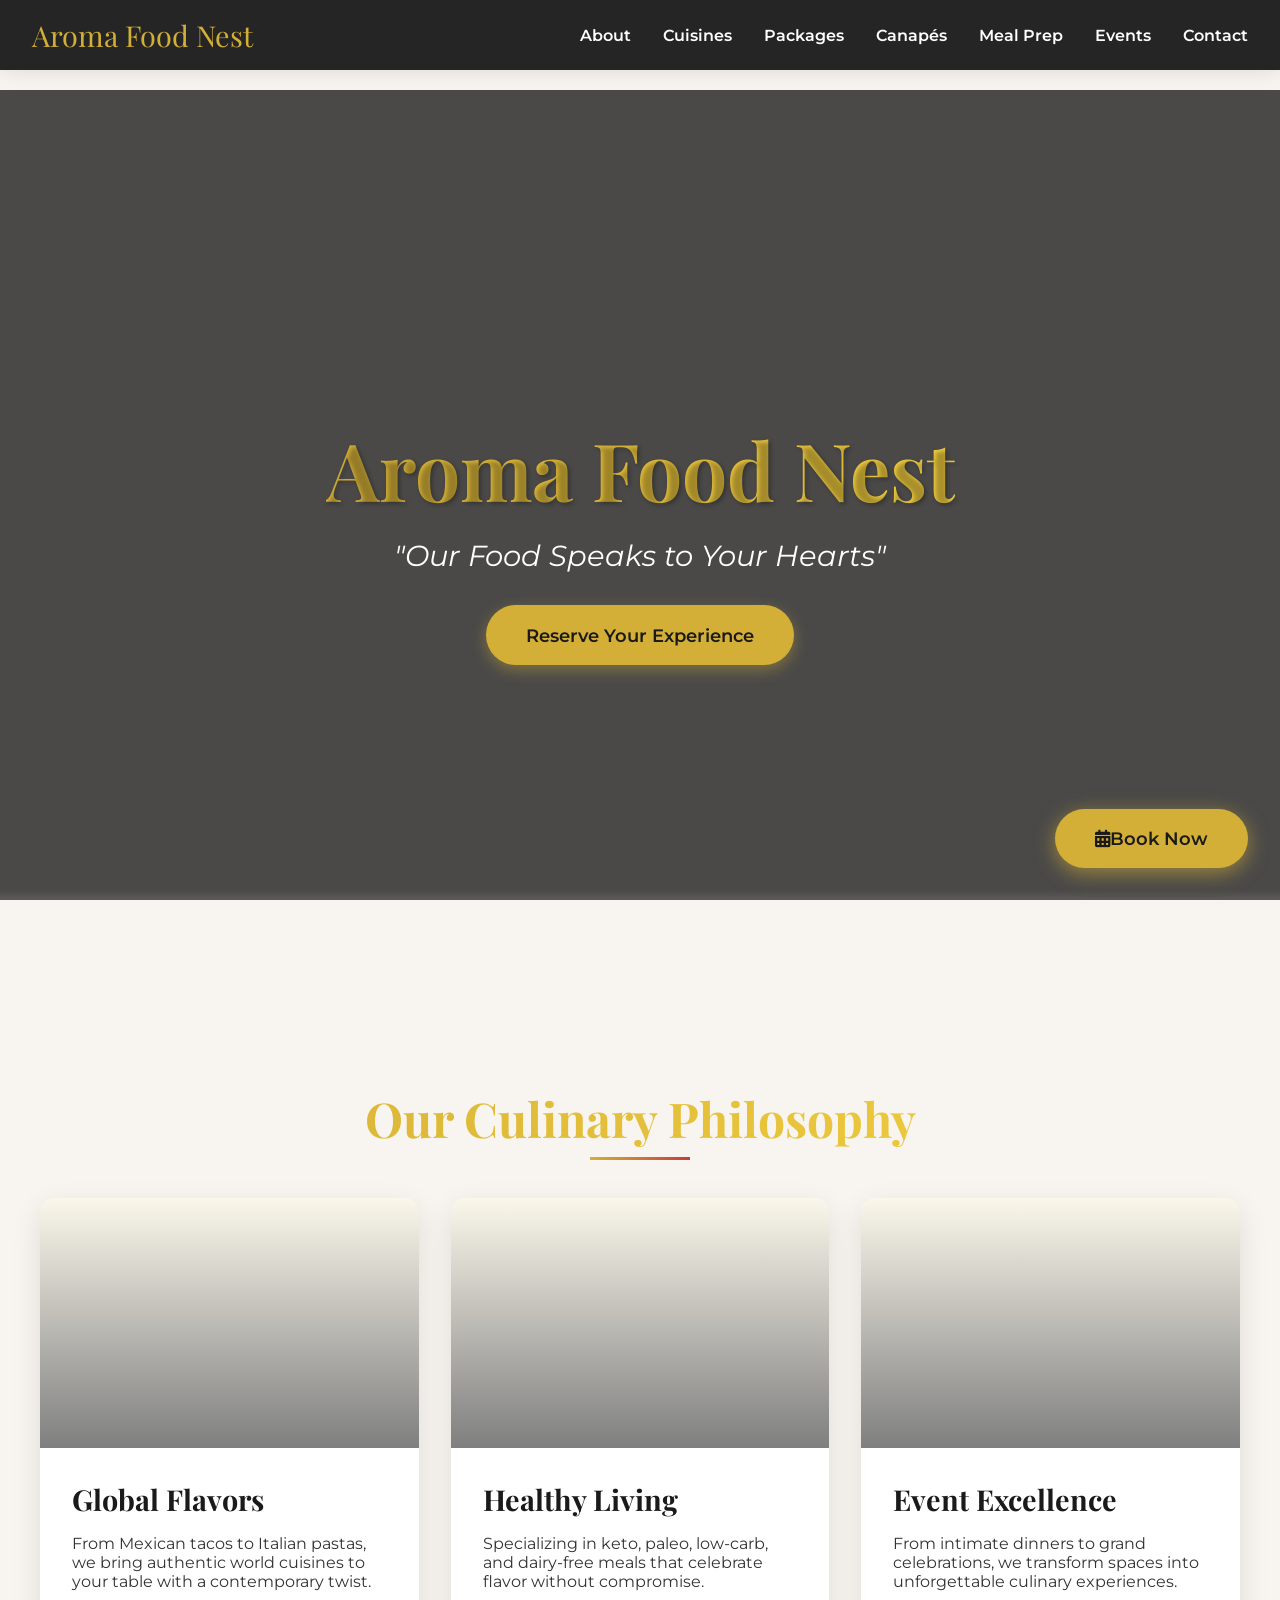
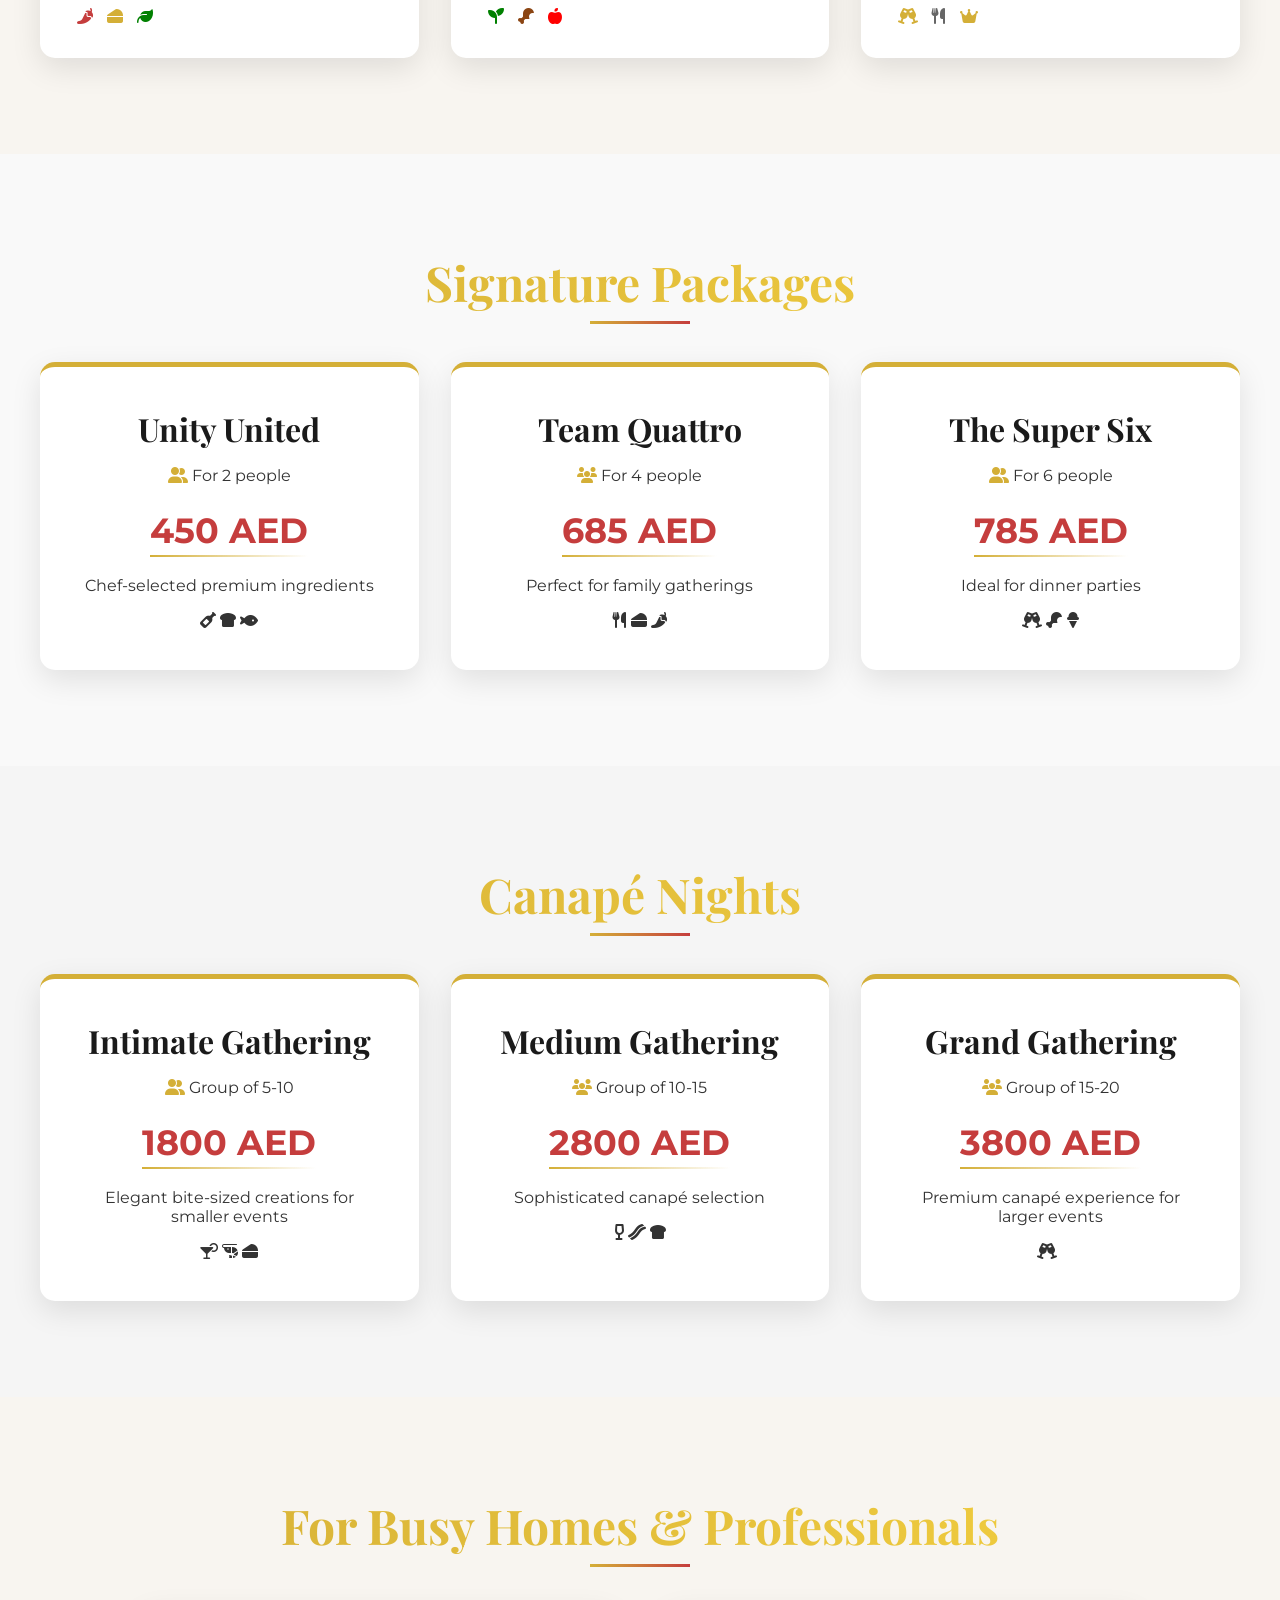
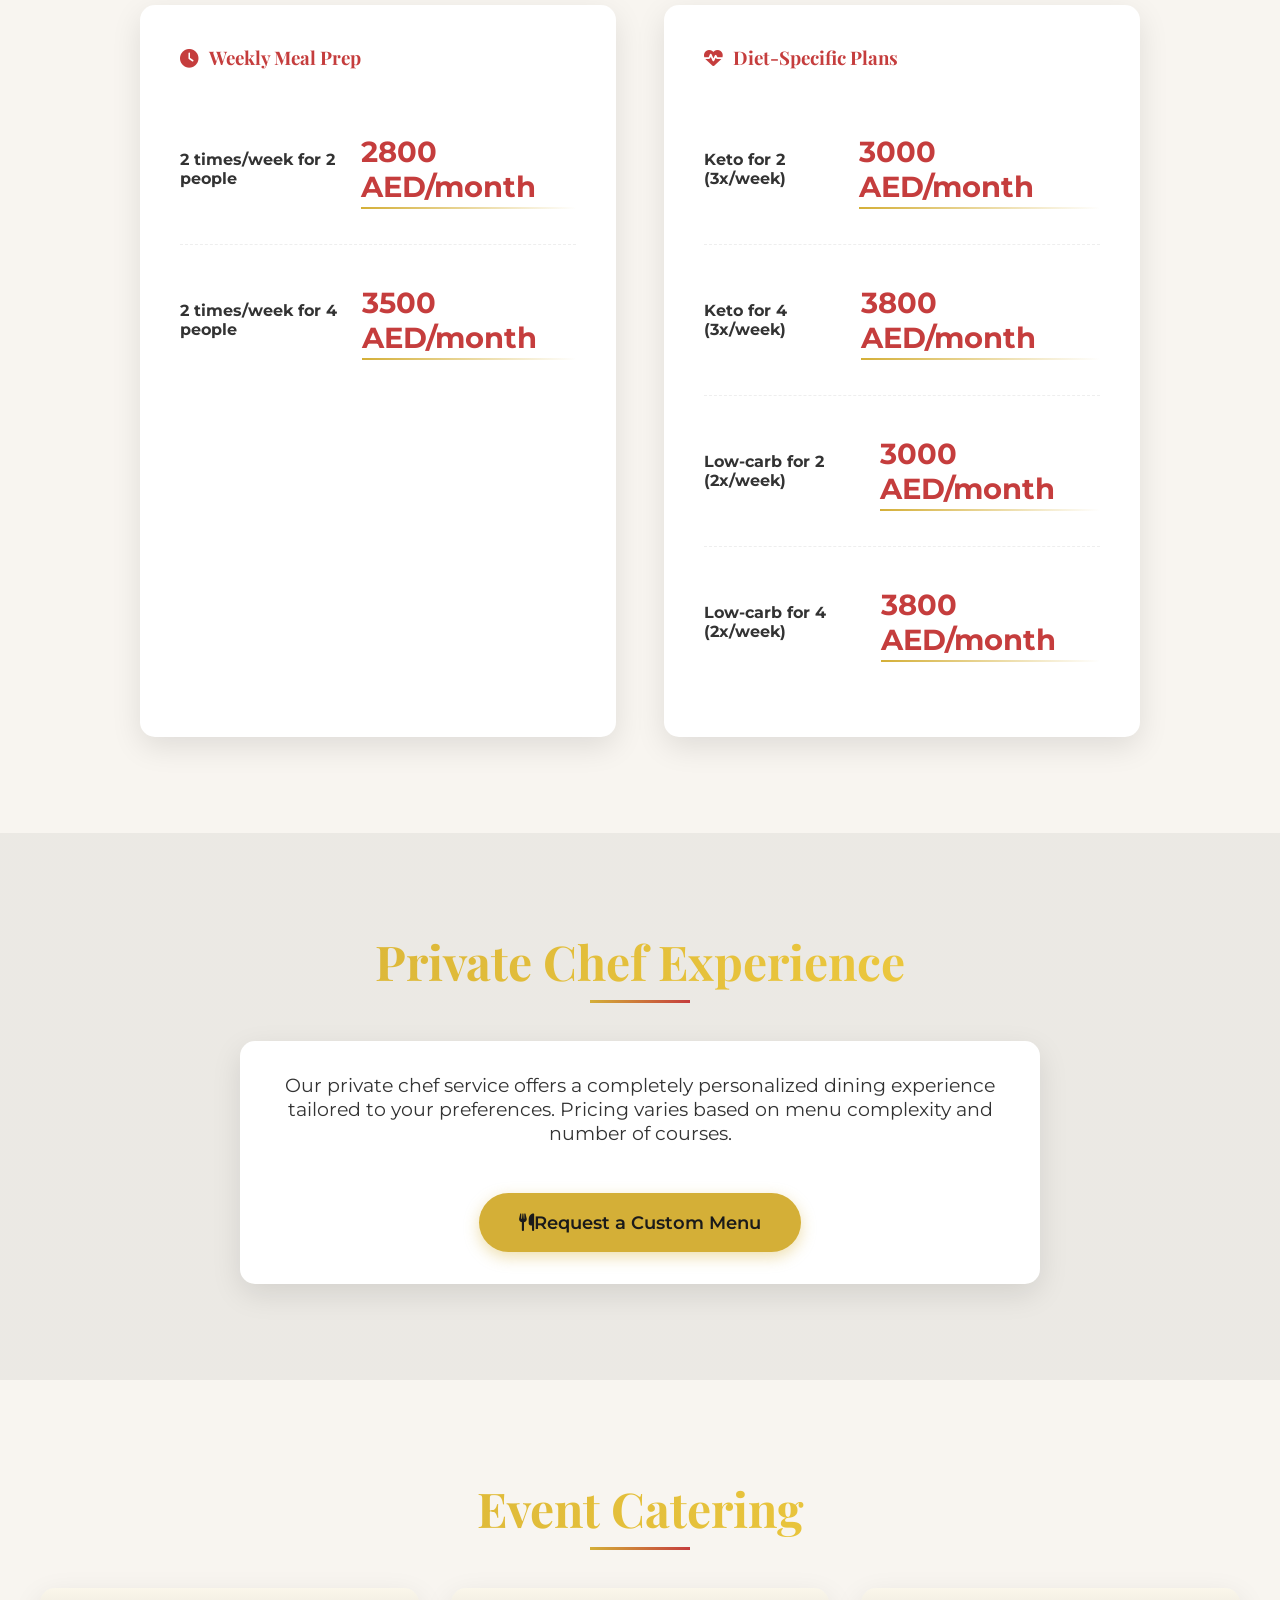
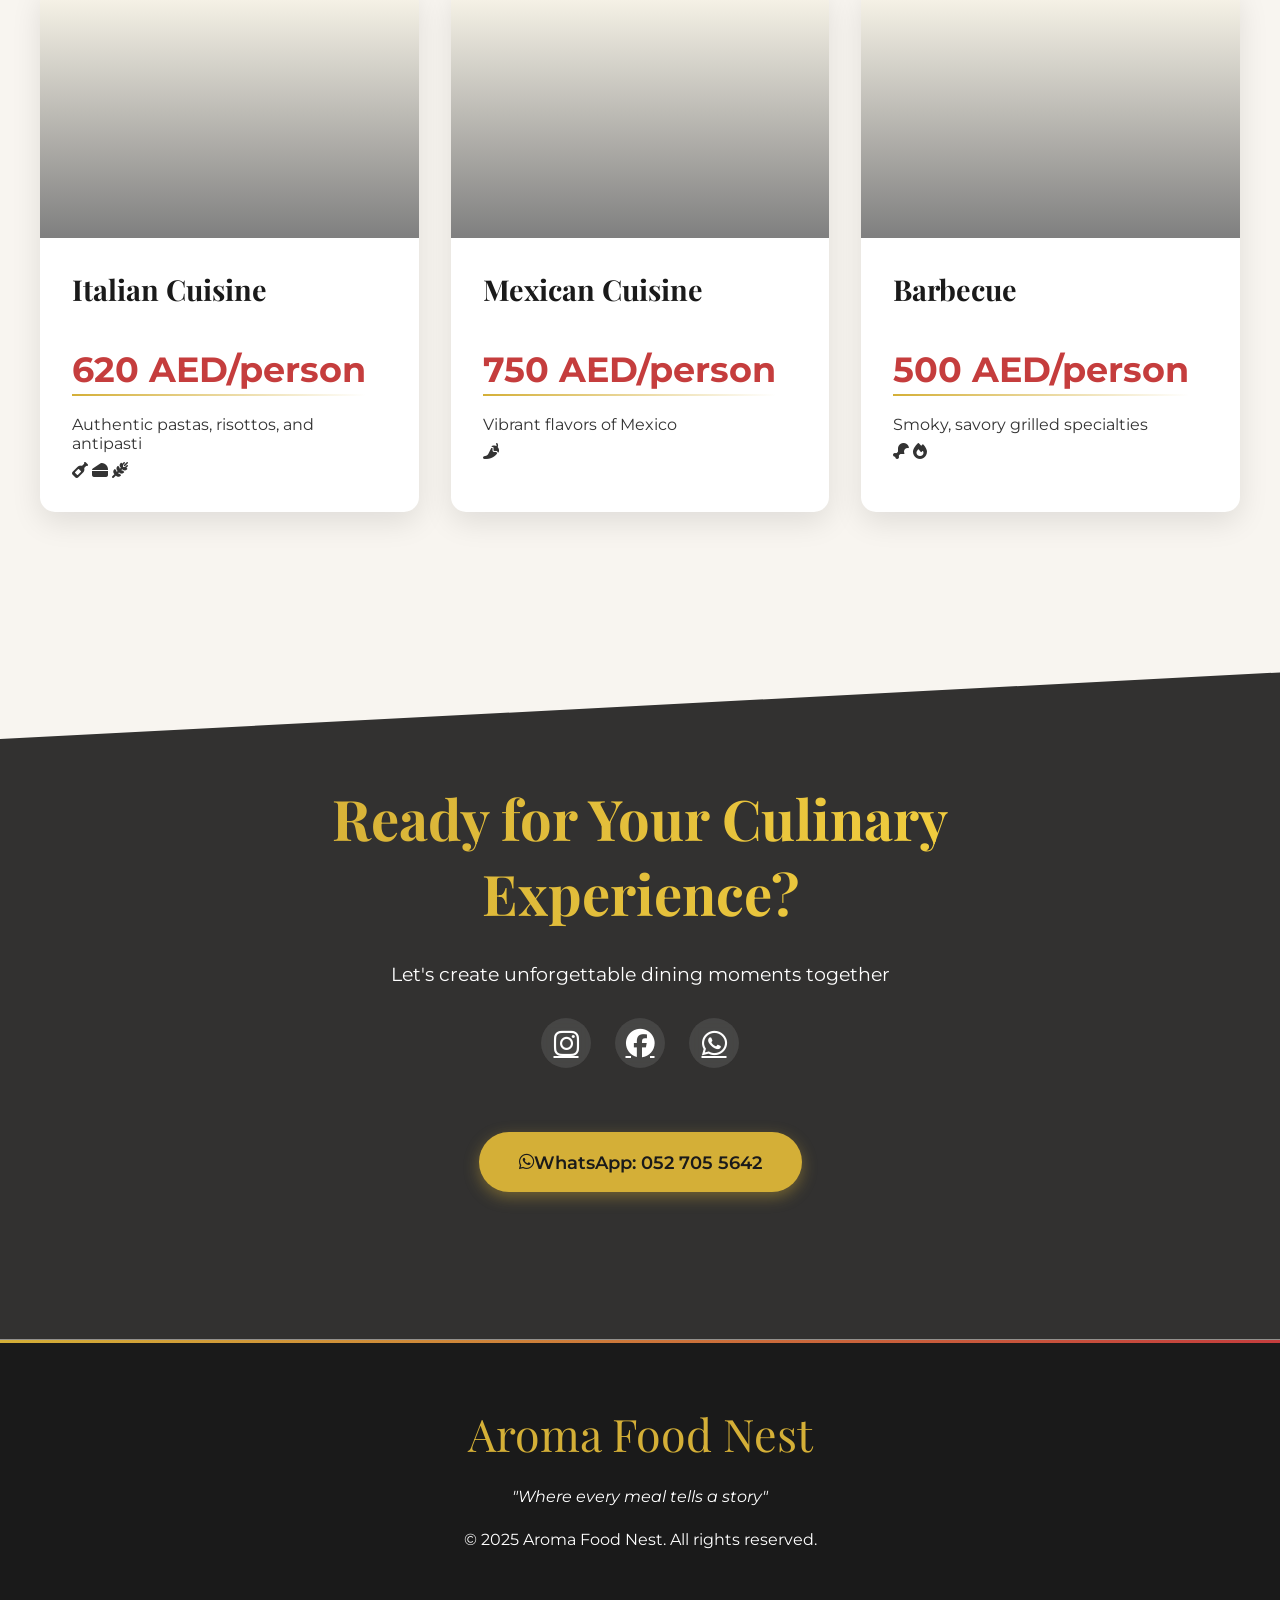
==== commit 2349f386: "added new animations for the whole page and private chef experience" ====
--- a/index.html
+++ b/index.html
@@ -27,10 +27,10 @@
             color: var(--text);
             overflow-x: hidden;
             scroll-behavior: smooth;
-            padding-top: 120px; /* For fixed header */
-        }
-
-        /* -- ENHANCED HEADER -- */
+            padding-top: 90px;
+        }
+
+        /* -- HEADER -- */
         header {
             background: linear-gradient(rgba(0, 0, 0, 0.7), rgba(0, 0, 0, 0.7)),
                         url('https://images.unsplash.com/photo-1544025162-d76694265947?ixlib=rb-1.2.1&auto=format&fit=crop&w=1950&q=80');
@@ -72,7 +72,15 @@
             animation: fadeInDown 1.5s ease;
         }
 
-        /* -- ENHANCED NAVIGATION -- */
+        .tagline {
+            font-size: 1.8rem;
+            font-style: italic;
+            margin-bottom: 2rem;
+            max-width: 800px;
+            animation: fadeIn 2s ease;
+        }
+
+        /* -- NAVIGATION -- */
         nav {
             position: fixed;
             top: 0;
@@ -128,21 +136,7 @@
             width: 100%;
         }
 
-
-
-        .marquee {
-            white-space: nowrap;
-            overflow: hidden;
-            display: inline-block;
-            animation: marquee 20s linear infinite;
-        }
-
-        @keyframes marquee {
-            0% { transform: translateX(100%); }
-            100% { transform: translateX(-100%); }
-        }
-
-        /* -- ENHANCED SECTIONS -- */
+        /* -- SECTIONS -- */
         section {
             padding: 6rem 2rem;
             position: relative;
@@ -171,7 +165,7 @@
             background: linear-gradient(to right, var(--gold), var(--accent));
         }
 
-        /* -- ENHANCED CUISINE CARDS -- */
+        /* -- CUISINE CARDS -- */
         .cuisine-grid {
             display: grid;
             grid-template-columns: repeat(auto-fit, minmax(300px, 1fr));
@@ -231,7 +225,7 @@
             transition: all 0.3s ease;
         }
 
-        /* -- ENHANCED PACKAGES -- */
+        /* -- PACKAGES -- */
         .package-grid {
             display: grid;
             grid-template-columns: repeat(auto-fit, minmax(300px, 1fr));
@@ -283,7 +277,7 @@
             background: linear-gradient(to right, var(--gold), transparent);
         }
 
-        /* -- ENHANCED EVENT CARDS -- */
+        /* -- EVENT PACKAGES -- */
         .event-grid {
             display: grid;
             grid-template-columns: repeat(auto-fit, minmax(300px, 1fr));
@@ -339,7 +333,61 @@
             color: var(--dark);
         }
 
-        /* -- ENHANCED CONTACT -- */
+        /* -- CANAPÉ NIGHTS -- */
+        #canapes {
+            background: #f5f5f5;
+        }
+
+        /* -- MEAL PREP STYLES -- */
+        .meal-prep-grid {
+            display: grid;
+            grid-template-columns: repeat(auto-fit, minmax(350px, 1fr));
+            gap: 3rem;
+            max-width: 1000px;
+            margin: 0 auto;
+        }
+
+        .meal-prep-category {
+            background: white;
+            border-radius: 15px;
+            padding: 2.5rem;
+            box-shadow: 0 10px 30px rgba(0,0,0,0.1);
+            transition: all 0.4s ease;
+        }
+
+        .meal-prep-category:hover {
+            transform: translateY(-5px);
+            box-shadow: 0 15px 40px rgba(0,0,0,0.15);
+        }
+
+        .meal-prep-option {
+            display: flex;
+            justify-content: space-between;
+            align-items: center;
+            padding: 1rem 0;
+            border-bottom: 1px dashed #eee;
+        }
+
+        .meal-prep-option:last-child {
+            border-bottom: none;
+        }
+
+        /* -- PRIVATE CHEF STYLES -- */
+        #private-chef {
+            background: linear-gradient(rgba(0,0,0,0.05), rgba(0,0,0,0.05));
+        }
+
+        .private-chef-content {
+            background: white;
+            border-radius: 15px;
+            box-shadow: 0 10px 30px rgba(0,0,0,0.1);
+            max-width: 800px;
+            margin: 0 auto;
+            text-align: center;
+            padding: 2rem;
+        }
+
+        /* -- CONTACT -- */
         #contact {
             background: linear-gradient(rgba(0, 0, 0, 0.8), rgba(0, 0, 0, 0.8)),
                         url('https://images.unsplash.com/photo-1517248135467-4c7edcad34c4?ixlib=rb-1.2.1&auto=format&fit=crop&w=1950&q=80');
@@ -394,7 +442,7 @@
             background: rgba(212,175,55,0.2);
         }
 
-        /* -- ENHANCED CTA BUTTON -- */
+        /* -- CTA BUTTON -- */
         .cta-button {
             display: inline-flex;
             align-items: center;
@@ -452,12 +500,7 @@
             box-shadow: 0 5px 20px rgba(212, 175, 55, 0.6);
         }
 
-        @keyframes float {
-            0%, 100% { transform: translateY(0) rotate(-5deg); }
-            50% { transform: translateY(-10px) rotate(5deg); }
-        }
-
-        /* -- ENHANCED FOOTER -- */
+        /* -- FOOTER -- */
         footer {
             background: var(--dark);
             color: white;
@@ -506,15 +549,15 @@
             100% { transform: scale(1); }
         }
 
-        @keyframes marquee {
-            0% { transform: translateX(100%); }
-            100% { transform: translateX(-100%); }
+        @keyframes float {
+            0%, 100% { transform: translateY(0) rotate(-5deg); }
+            50% { transform: translateY(-10px) rotate(5deg); }
         }
 
         /* -- RESPONSIVE -- */
         @media (max-width: 768px) {
             body {
-                padding-top: 100px;
+                padding-top: 80px;
             }
 
             .logo {
@@ -529,12 +572,7 @@
                 display: none;
             }
 
-            .seasonal-banner {
-                top: 60px;
-                font-size: 0.8rem;
-            }
-
-            .cuisine-grid, .package-grid, .event-grid {
+            .cuisine-grid, .package-grid, .event-grid, .meal-prep-grid {
                 grid-template-columns: 1fr;
             }
 
@@ -546,30 +584,42 @@
                 clip-path: polygon(0 5%, 100% 0, 100% 100%, 0% 100%);
                 padding: 6rem 2rem;
             }
+
+            .meal-prep-option {
+                flex-direction: column;
+                align-items: flex-start;
+            }
+
+            .meal-prep-option .price {
+                margin-top: 0.5rem;
+                align-self: flex-end;
+            }
         }
     </style>
 </head>
 <body>
-    <!-- -- ENHANCED NAVIGATION -- -->
+    <!-- NAVIGATION -->
     <nav id="mainNav">
         <div class="nav-logo">Aroma Food Nest</div>
         <div class="nav-links">
             <a href="#about">About</a>
             <a href="#cuisines">Cuisines</a>
             <a href="#packages">Packages</a>
+            <a href="#canapes">Canapés</a>
+            <a href="#meal-prep">Meal Prep</a>
             <a href="#events">Events</a>
             <a href="#contact">Contact</a>
         </div>
     </nav>
 
-    <!-- -- ENHANCED HERO -- -->
+    <!-- HERO SECTION -->
     <header>
         <h1 class="logo">Aroma Food Nest</h1>
         <p class="tagline">"Our Food Speaks to Your Hearts"</p>
         <a href="#contact" class="cta-button">Reserve Your Experience</a>
     </header>
 
-    <!-- -- ABOUT SECTION -- -->
+    <!-- ABOUT SECTION -->
     <section id="about">
         <h2 class="section-title">Our Culinary Philosophy</h2>
         <div class="cuisine-grid">
@@ -612,7 +662,7 @@
         </div>
     </section>
 
-    <!-- -- PACKAGES SECTION -- -->
+    <!-- PACKAGES SECTION -->
     <section id="packages" style="background: #f9f9f9;">
         <h2 class="section-title">Signature Packages</h2>
         <div class="package-grid">
@@ -652,9 +702,106 @@
         </div>
     </section>
 
-    <!-- -- EVENT PACKAGES -- -->
+    <!-- CANAPÉ NIGHTS SECTION -->
+    <section id="canapes">
+        <h2 class="section-title">Canapé Nights</h2>
+        <div class="package-grid">
+            <div class="package-card animate-on-scroll">
+                <h3>Intimate Gathering</h3>
+                <p><i class="fas fa-user-friends" style="color: var(--gold);"></i> Group of 5-10</p>
+                <div class="price">1800 AED</div>
+                <p>Elegant bite-sized creations for smaller events</p>
+                <div class="ingredient-icons" style="margin-top: 1rem;">
+                    <i class="fas fa-cocktail"></i>
+                    <i class="fas fa-shrimp"></i>
+                    <i class="fas fa-cheese"></i>
+                </div>
+            </div>
+            <div class="package-card animate-on-scroll">
+                <h3>Medium Gathering</h3>
+                <p><i class="fas fa-users" style="color: var(--gold);"></i> Group of 10-15</p>
+                <div class="price">2800 AED</div>
+                <p>Sophisticated canapé selection</p>
+                <div class="ingredient-icons" style="margin-top: 1rem;">
+                    <i class="fas fa-wine-glass-alt"></i>
+                    <i class="fas fa-bacon"></i>
+                    <i class="fas fa-bread-slice"></i>
+                </div>
+            </div>
+            <div class="package-card animate-on-scroll">
+                <h3>Grand Gathering</h3>
+                <p><i class="fas fa-users" style="color: var(--gold);"></i> Group of 15-20</p>
+                <div class="price">3800 AED</div>
+                <p>Premium canapé experience for larger events</p>
+                <div class="ingredient-icons" style="margin-top: 1rem;">
+                    <i class="fas fa-champagne-glasses"></i>
+                    <i class="fas fa-caviar"></i>
+                    <i class="fas fa-olive"></i>
+                </div>
+            </div>
+        </div>
+    </section>
+
+    <!-- MEAL PREP SECTION -->
+    <section id="meal-prep">
+        <h2 class="section-title">For Busy Homes & Professionals</h2>
+
+        <div class="meal-prep-grid">
+            <div class="meal-prep-category animate-on-scroll">
+                <h3 style="color: var(--accent); margin-bottom: 1.5rem; font-family: 'Playfair Display', serif;">
+                    <i class="fas fa-clock" style="margin-right: 10px;"></i>Weekly Meal Prep
+                </h3>
+                <div class="meal-prep-option">
+                    <p><strong>2 times/week for 2 people</strong></p>
+                    <div class="price" style="font-size: 1.8rem;">2800 AED/month</div>
+                </div>
+                <div class="meal-prep-option">
+                    <p><strong>2 times/week for 4 people</strong></p>
+                    <div class="price" style="font-size: 1.8rem;">3500 AED/month</div>
+                </div>
+            </div>
+
+            <div class="meal-prep-category animate-on-scroll">
+                <h3 style="color: var(--accent); margin-bottom: 1.5rem; font-family: 'Playfair Display', serif;">
+                    <i class="fas fa-heartbeat" style="margin-right: 10px;"></i>Diet-Specific Plans
+                </h3>
+                <div class="meal-prep-option">
+                    <p><strong>Keto for 2 (3x/week)</strong></p>
+                    <div class="price" style="font-size: 1.8rem;">3000 AED/month</div>
+                </div>
+                <div class="meal-prep-option">
+                    <p><strong>Keto for 4 (3x/week)</strong></p>
+                    <div class="price" style="font-size: 1.8rem;">3800 AED/month</div>
+                </div>
+                <div class="meal-prep-option">
+                    <p><strong>Low-carb for 2 (2x/week)</strong></p>
+                    <div class="price" style="font-size: 1.8rem;">3000 AED/month</div>
+                </div>
+                <div class="meal-prep-option">
+                    <p><strong>Low-carb for 4 (2x/week)</strong></p>
+                    <div class="price" style="font-size: 1.8rem;">3800 AED/month</div>
+                </div>
+            </div>
+        </div>
+    </section>
+
+    <!-- PRIVATE CHEF SECTION -->
+    <section id="private-chef">
+        <h2 class="section-title">Private Chef Experience</h2>
+        <div class="private-chef-content animate-on-scroll">
+            <p style="font-size: 1.2rem; margin-bottom: 2rem;">
+                Our private chef service offers a completely personalized dining experience tailored to your preferences.
+                Pricing varies based on menu complexity and number of courses.
+            </p>
+            <a href="#contact" class="cta-button" style="margin-top: 1rem;">
+                <i class="fas fa-utensils"></i> Request a Custom Menu
+            </a>
+        </div>
+    </section>
+
+    <!-- EVENT PACKAGES SECTION -->
     <section id="events">
-        <h2 class="section-title">Curated Events</h2>
+        <h2 class="section-title">Event Catering</h2>
         <div class="event-grid">
             <div class="event-card animate-on-scroll">
                 <div class="event-img" style="background-image: url('https://images.unsplash.com/photo-1533777324565-a040eb52facd?ixlib=rb-1.2.1&auto=format&fit=crop&w=800&q=80');"></div>
@@ -698,7 +845,7 @@
         </div>
     </section>
 
-    <!-- -- ENHANCED CONTACT -- -->
+    <!-- CONTACT SECTION -->
     <section id="contact">
         <div class="contact-info">
             <h2>Ready for Your Culinary Experience?</h2>
@@ -714,21 +861,21 @@
         </div>
     </section>
 
-    <!-- -- FLOATING CTA -- -->
+    <!-- FLOATING CTA -->
     <div class="floating-cta animate-on-scroll">
         <a href="#contact" class="cta-button">
             <i class="fas fa-calendar-alt"></i> Book Now
         </a>
     </div>
 
-    <!-- -- ENHANCED FOOTER -- -->
+    <!-- FOOTER -->
     <footer>
         <div class="footer-logo">Aroma Food Nest</div>
         <p style="font-style: italic; margin-bottom: 1.5rem;">"Where every meal tells a story"</p>
         <p>&copy; 2025 Aroma Food Nest. All rights reserved.</p>
     </footer>
 
-    <!-- -- ENHANCED SCRIPTS -- -->
+    <!-- SCRIPTS -->
     <script>
         // Smooth scroll for navigation
         document.querySelectorAll('a[href^="#"]').forEach(anchor => {
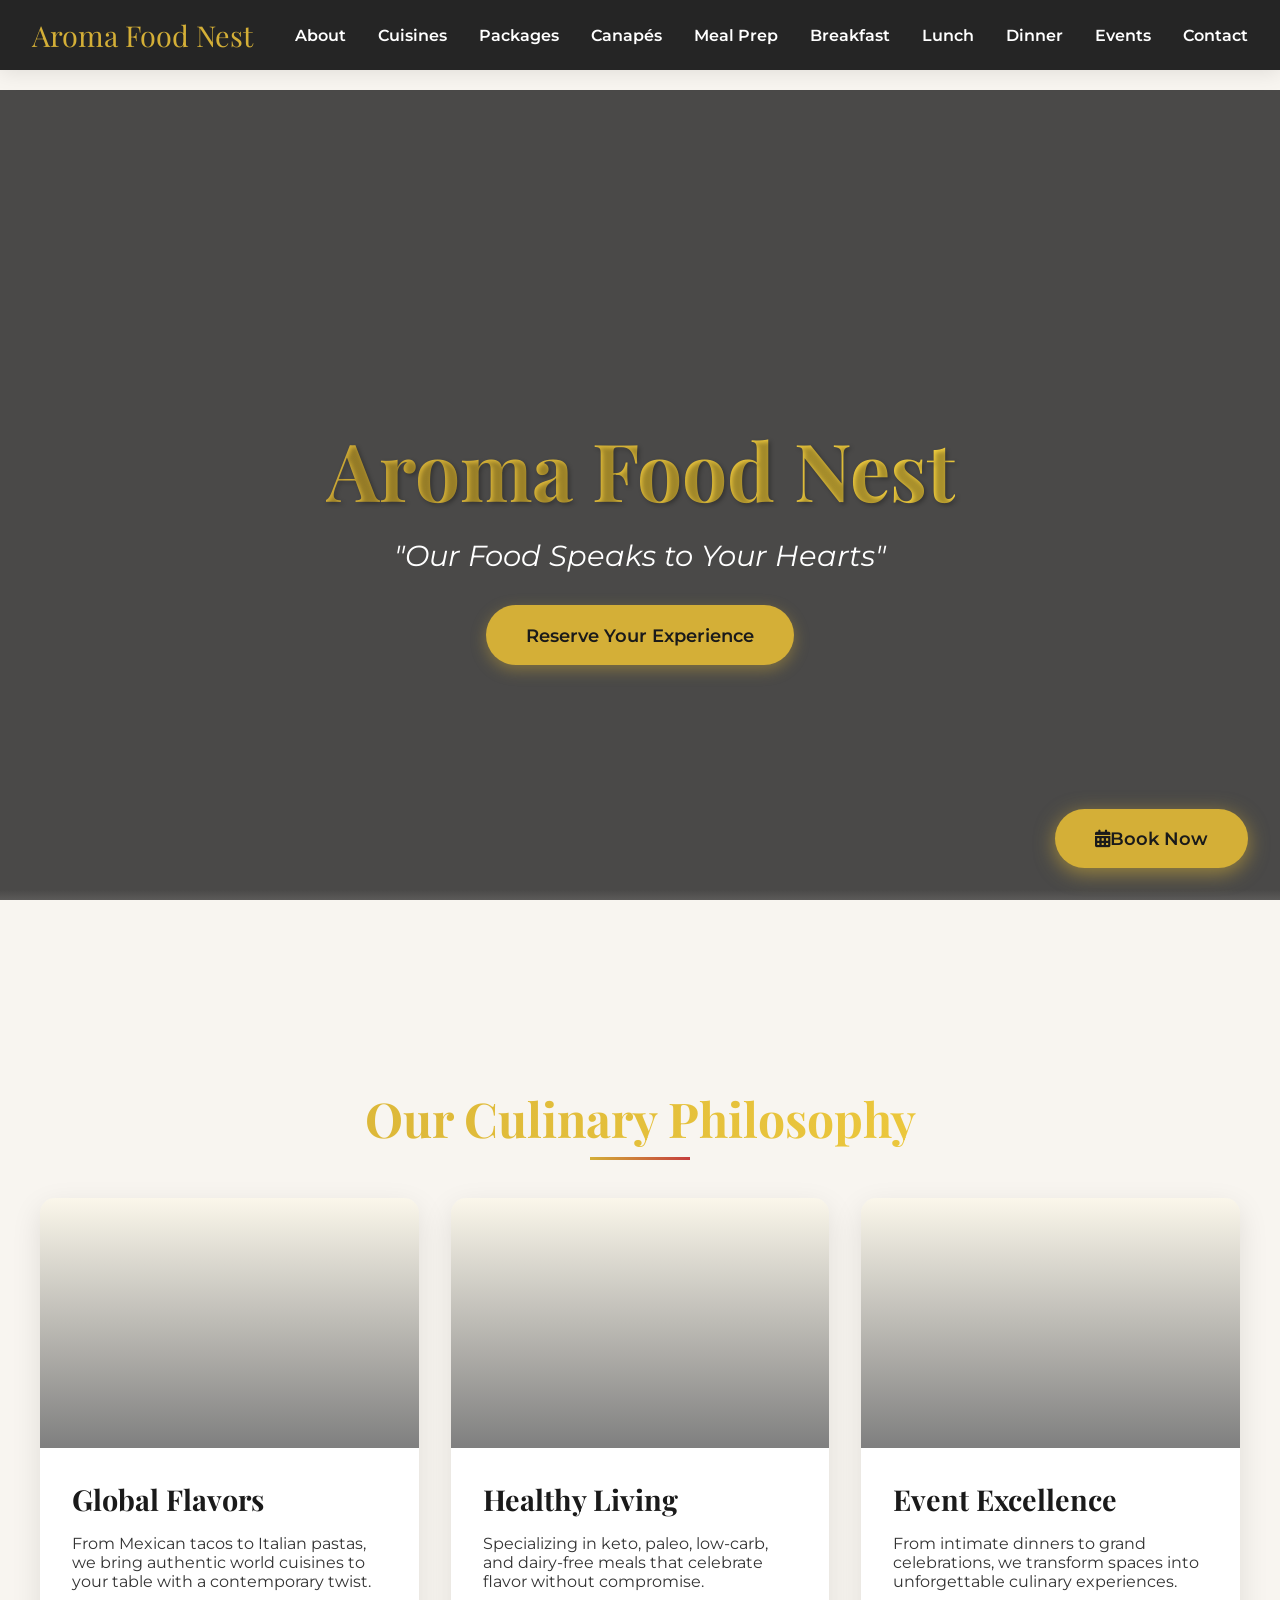
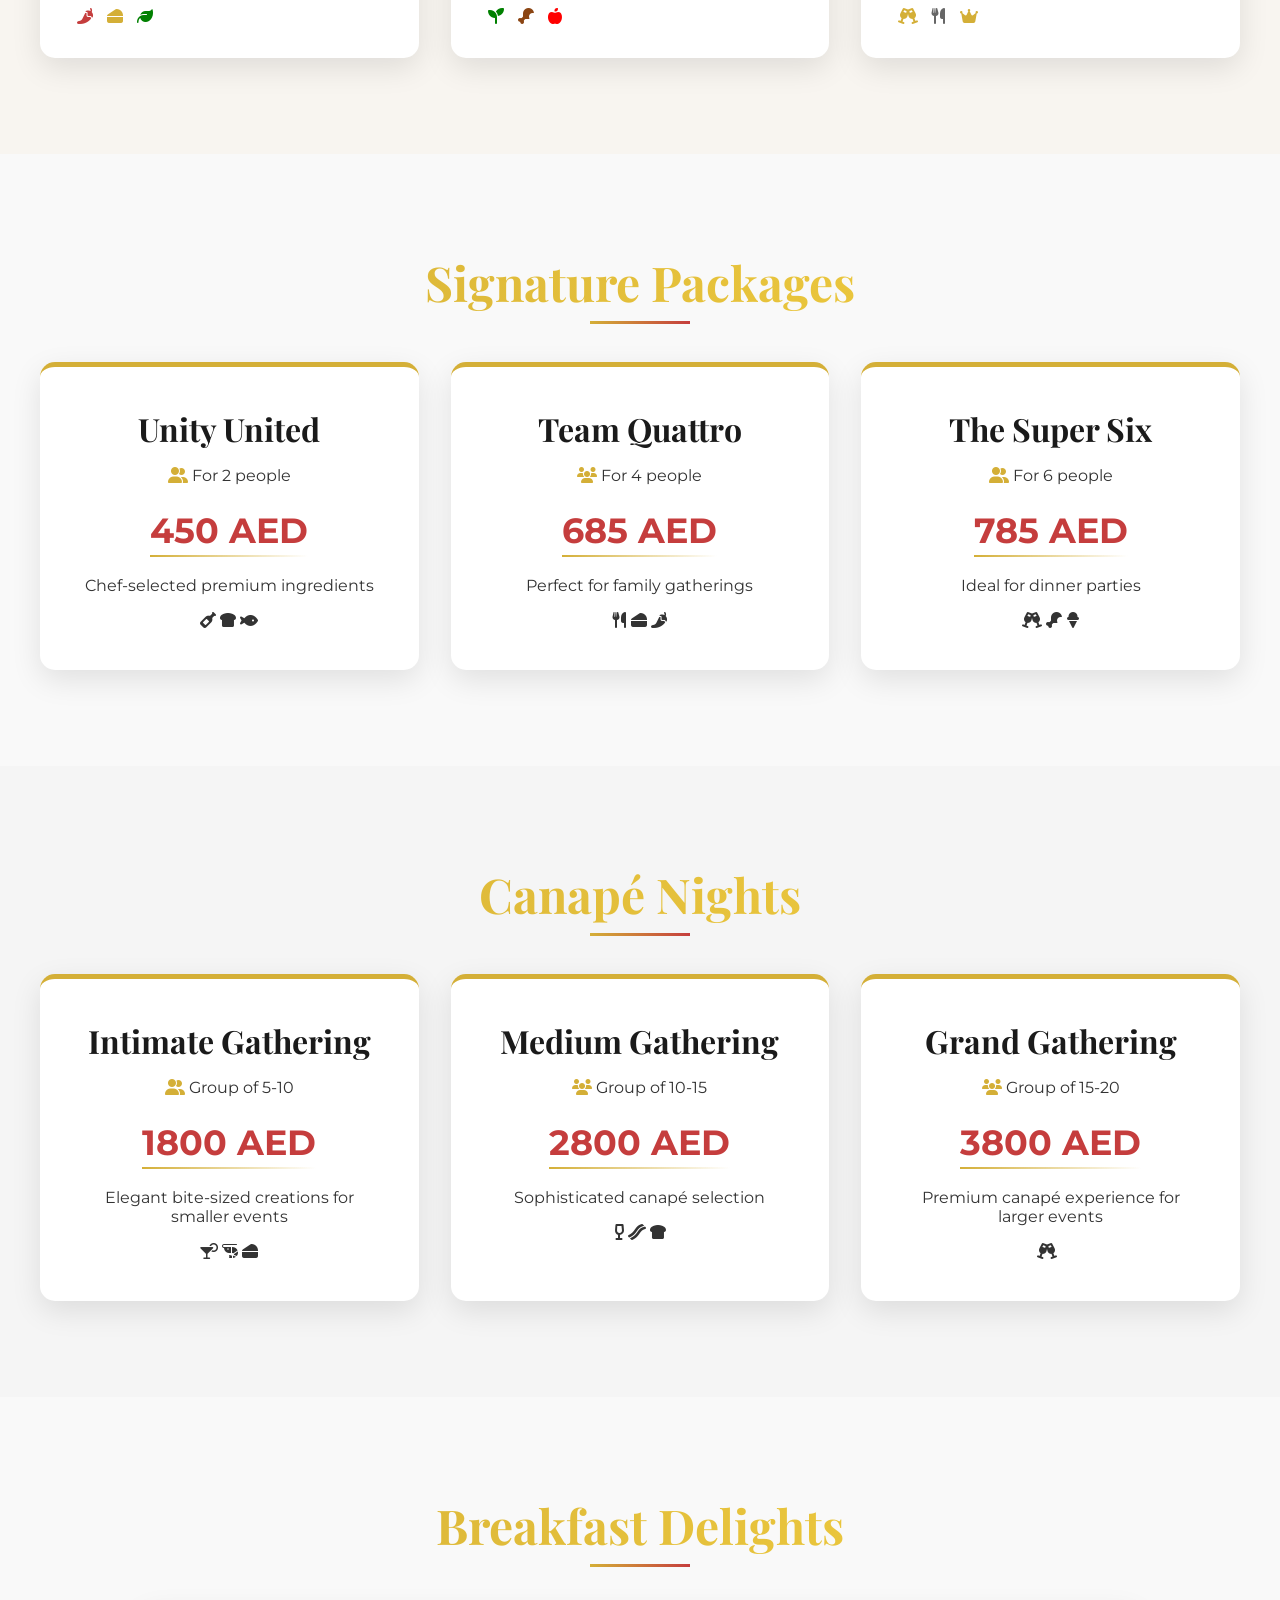
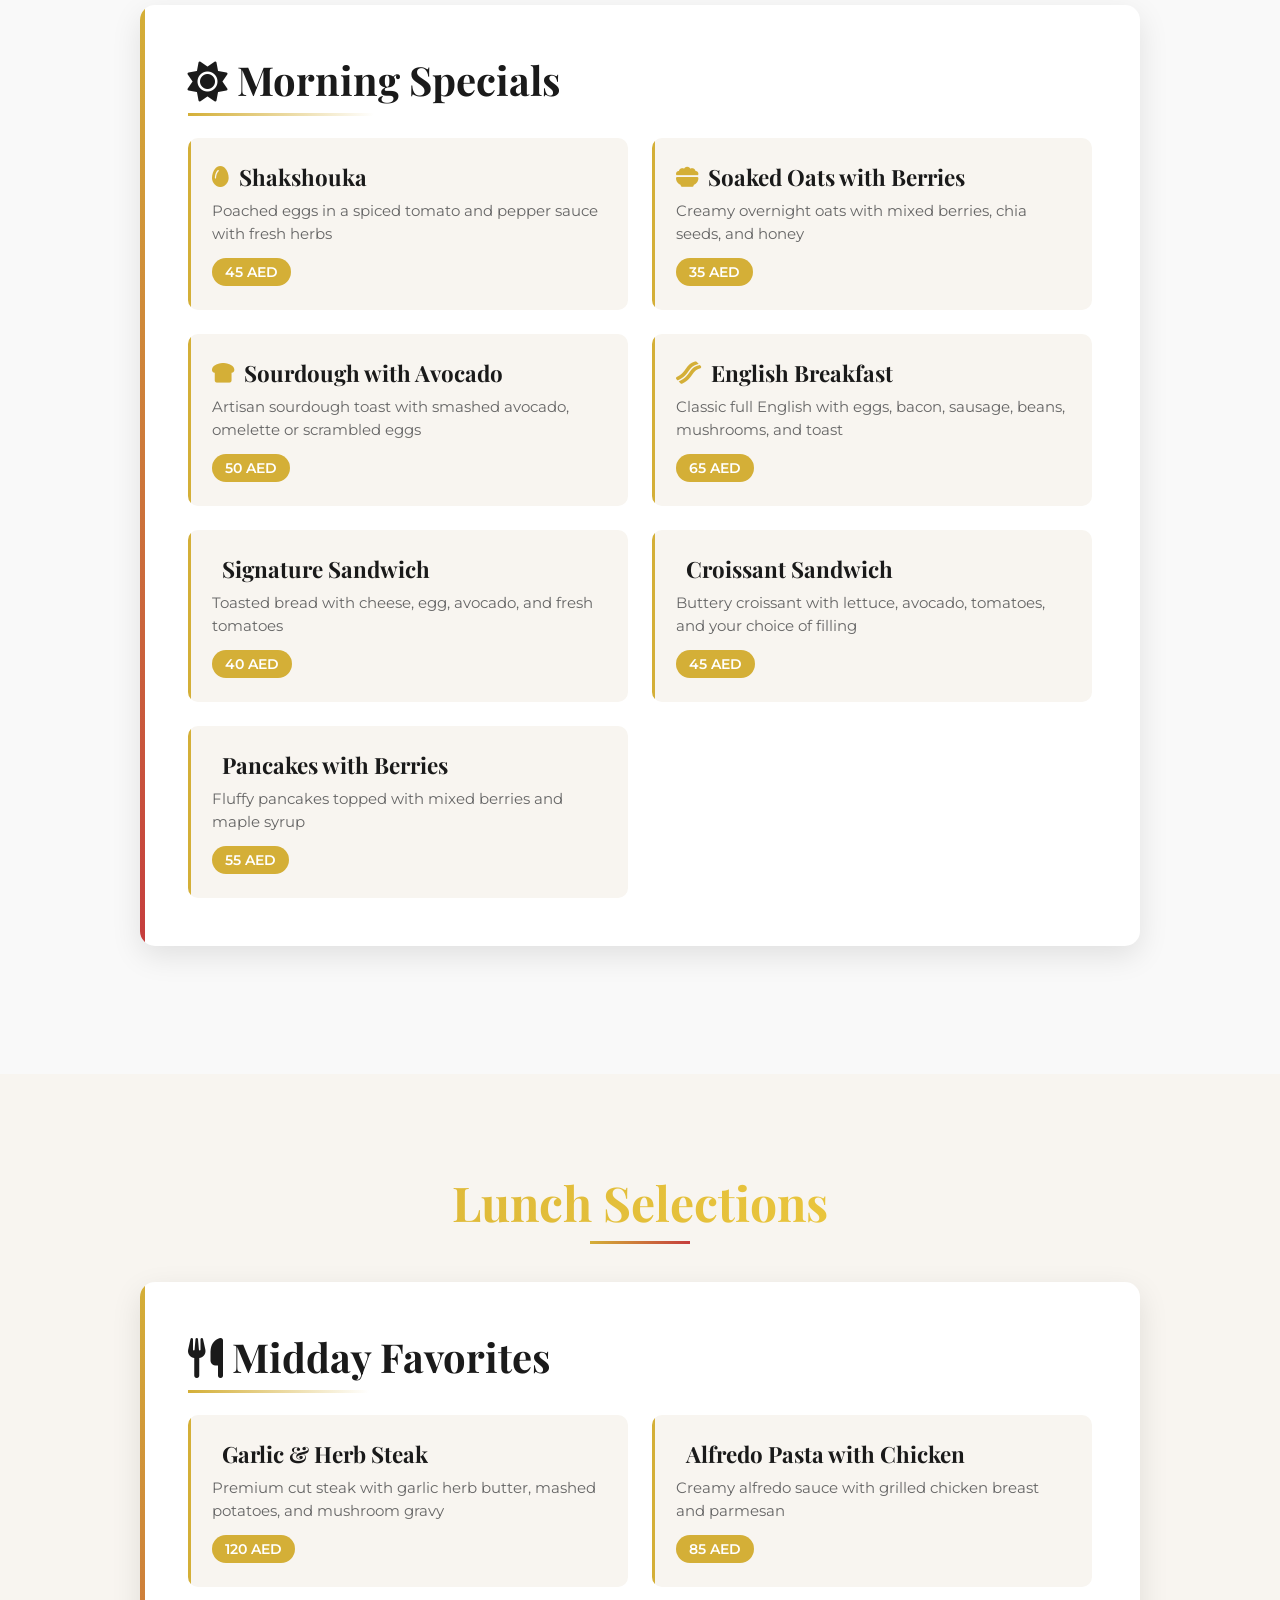
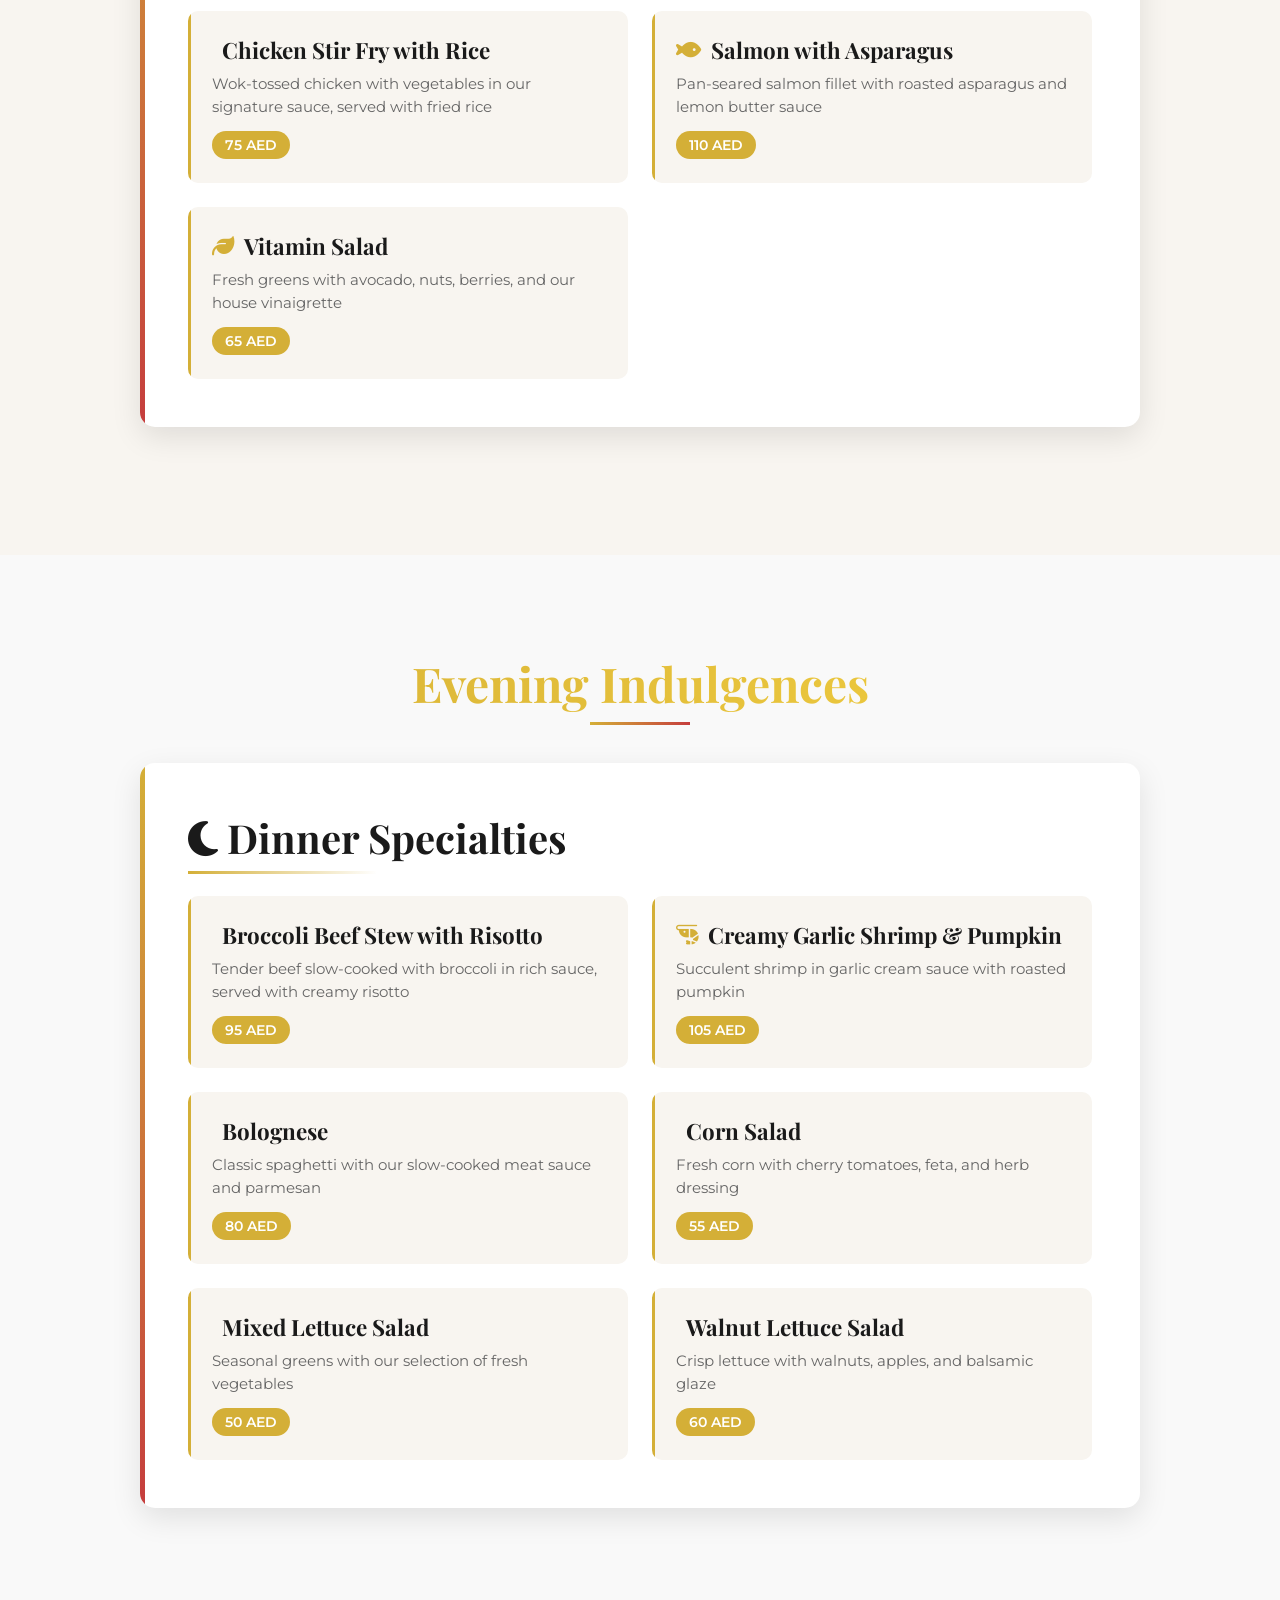
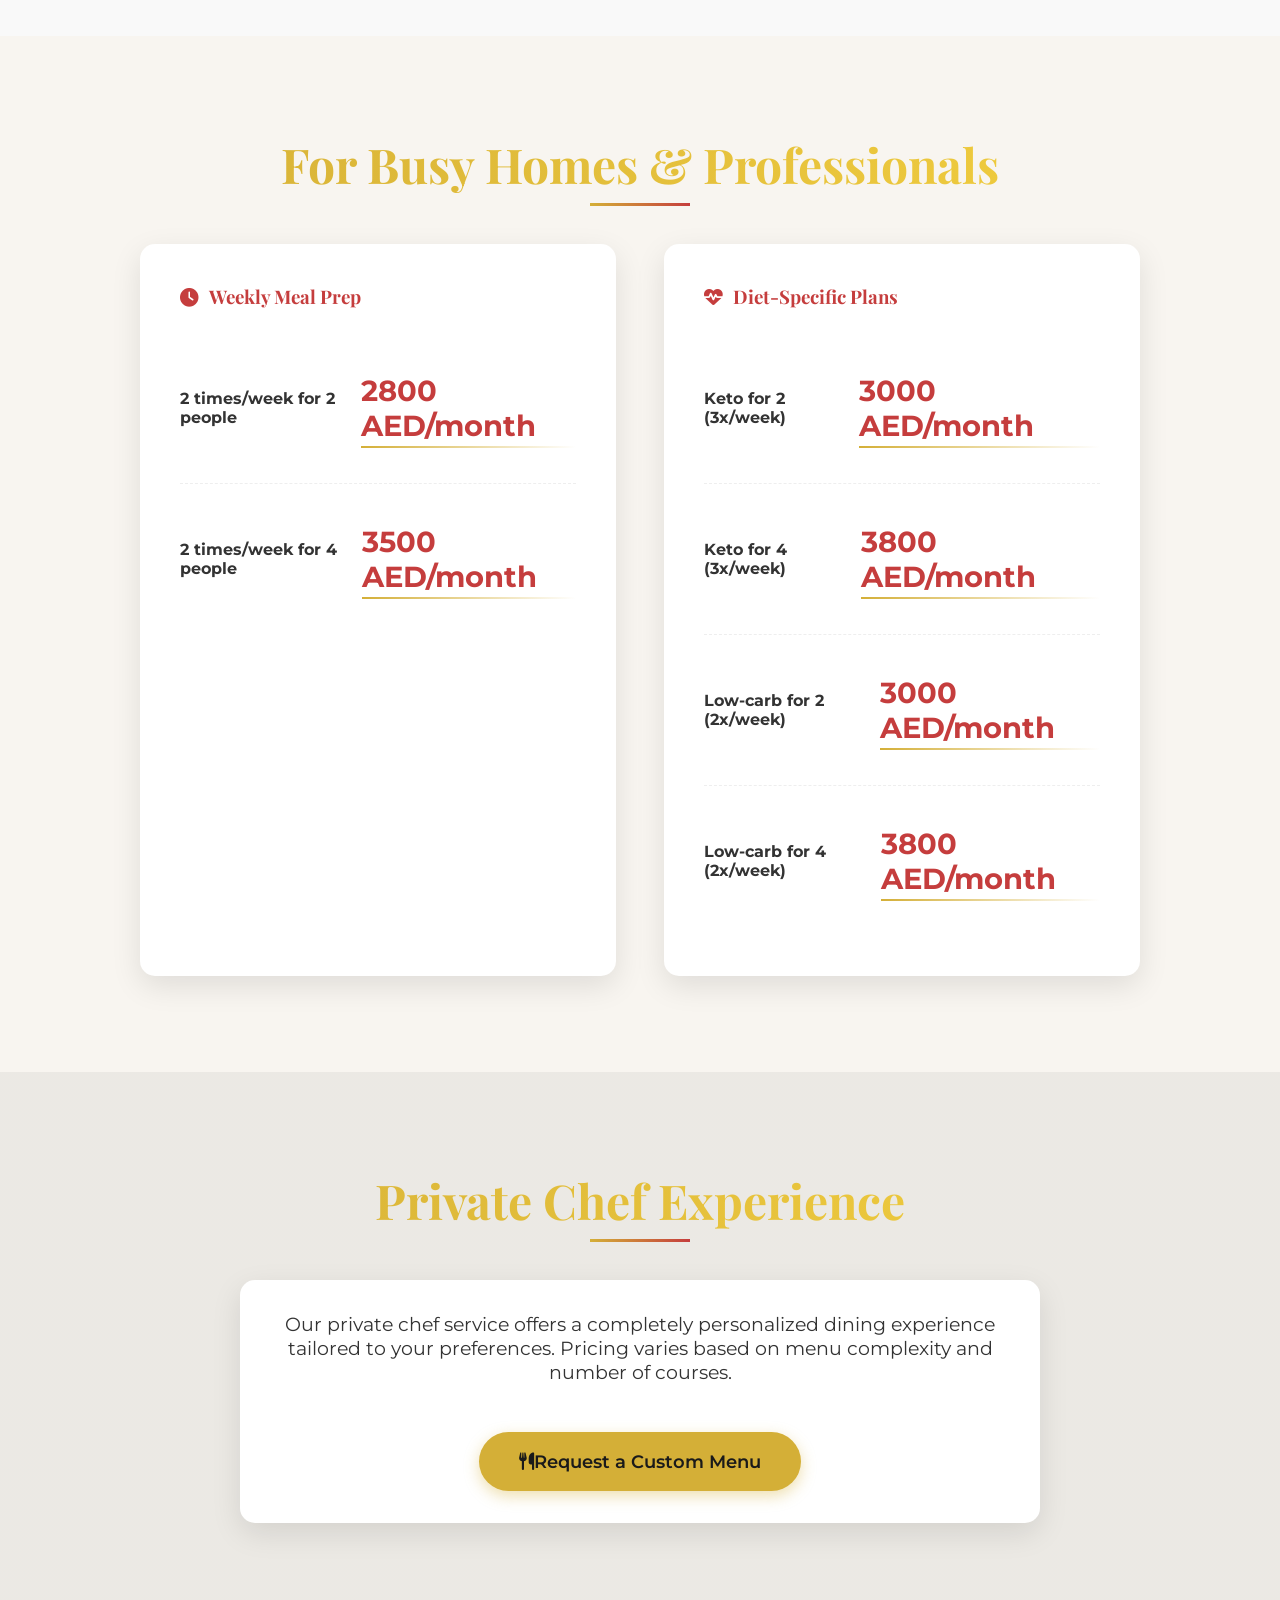
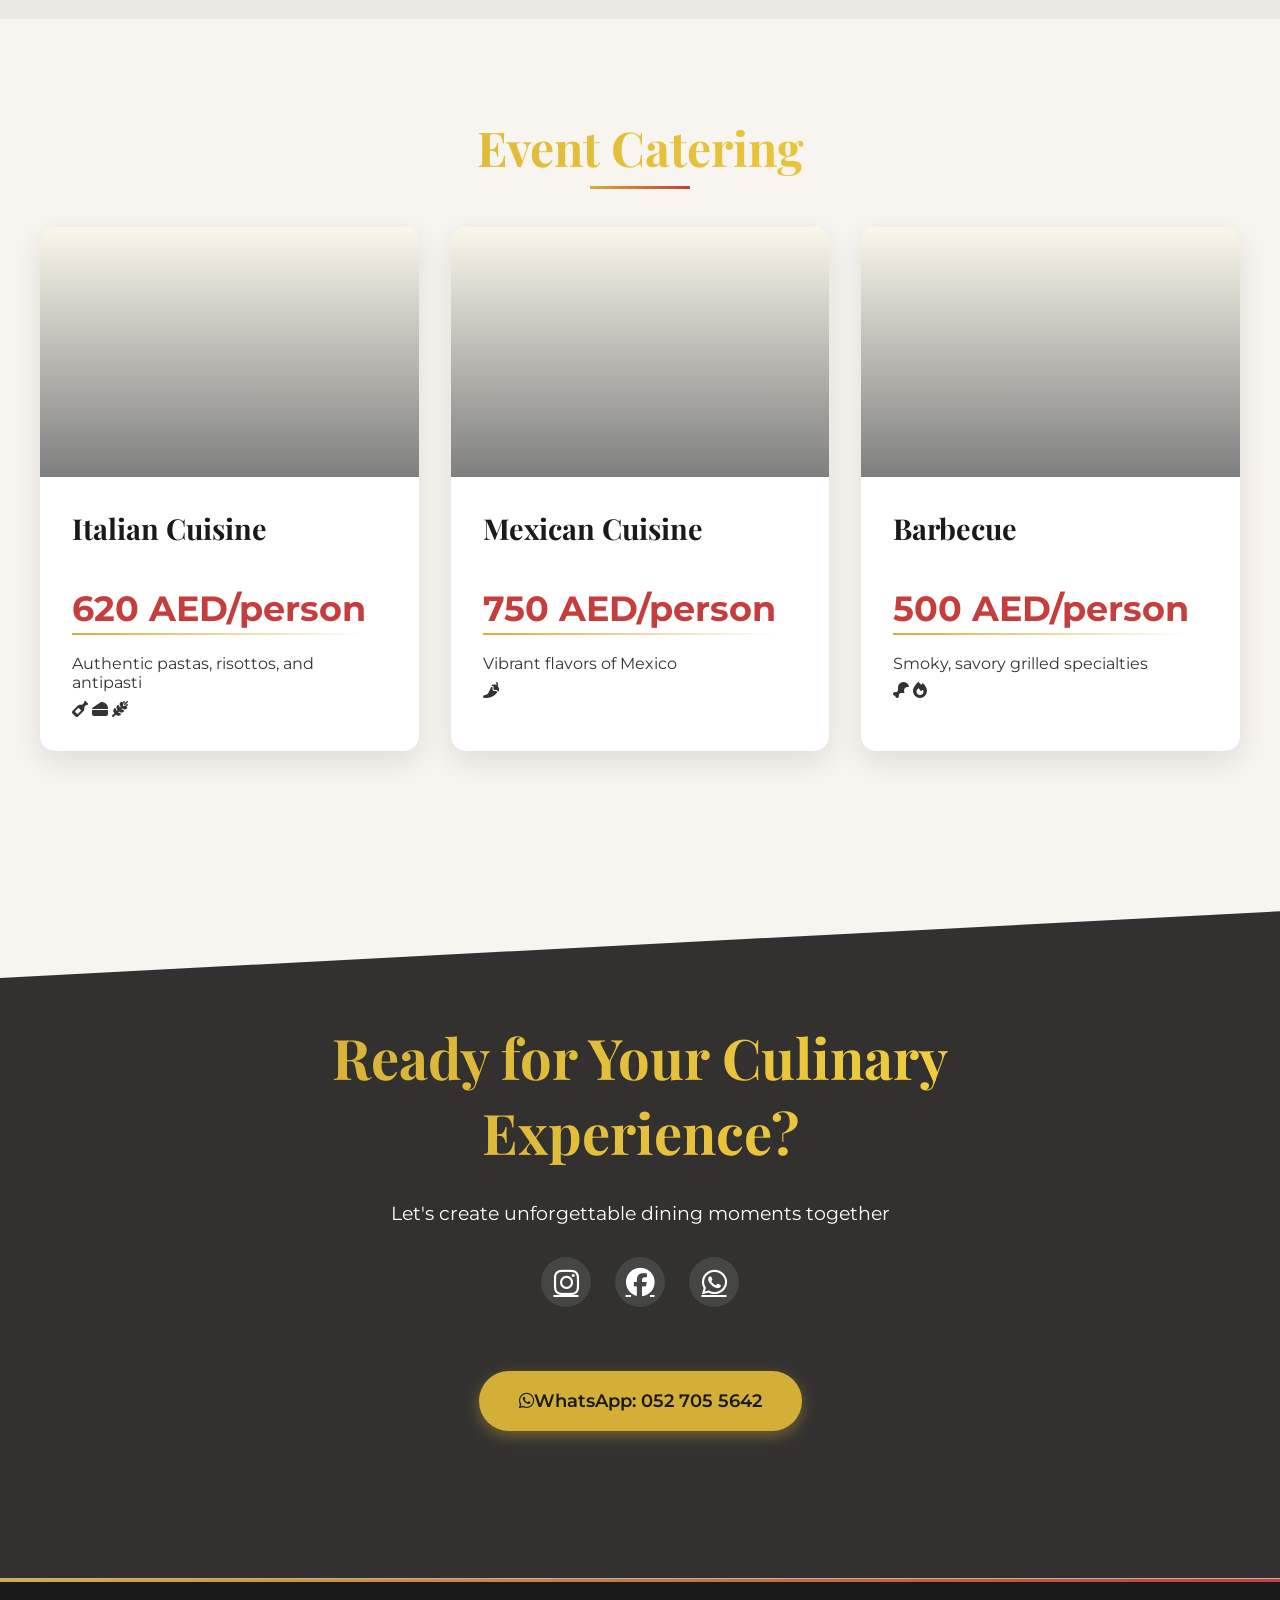
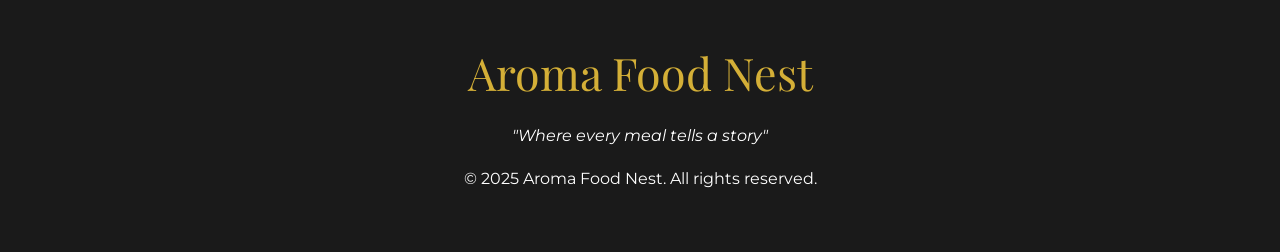
==== commit b1cf7afe: "added breakfast food options" ====
--- a/index.html
+++ b/index.html
@@ -136,6 +136,70 @@
             width: 100%;
         }
 
+        /* Mobile Menu Button */
+        .mobile-menu-btn {
+            display: none;
+            background: transparent;
+            border: none;
+            color: white;
+            font-size: 1.8rem;
+            cursor: pointer;
+            z-index: 1001;
+        }
+
+        /* Mobile Side Navigation */
+        .mobile-nav {
+            position: fixed;
+            top: 0;
+            right: -300px;
+            width: 250px;
+            height: 100vh;
+            background: rgba(26, 26, 26, 0.98);
+            backdrop-filter: blur(10px);
+            z-index: 1000;
+            transition: all 0.4s ease;
+            display: flex;
+            flex-direction: column;
+            padding: 80px 20px 20px;
+            box-shadow: -5px 0 15px rgba(0,0,0,0.2);
+        }
+
+        .mobile-nav.open {
+            right: 0;
+        }
+
+        .mobile-nav a {
+            color: white;
+            text-decoration: none;
+            padding: 15px;
+            margin: 5px 0;
+            border-radius: 5px;
+            transition: all 0.3s ease;
+            font-weight: 600;
+        }
+
+        .mobile-nav a:hover {
+            background: rgba(212, 175, 55, 0.2);
+            color: var(--gold);
+        }
+
+        .mobile-nav a i {
+            margin-right: 10px;
+            width: 20px;
+            text-align: center;
+        }
+
+        .mobile-nav-close {
+            position: absolute;
+            top: 20px;
+            right: 20px;
+            color: white;
+            font-size: 1.5rem;
+            background: none;
+            border: none;
+            cursor: pointer;
+        }
+
         /* -- SECTIONS -- */
         section {
             padding: 6rem 2rem;
@@ -336,6 +400,114 @@
         /* -- CANAPÉ NIGHTS -- */
         #canapes {
             background: #f5f5f5;
+        }
+
+        /* -- MENU ITEM STYLES -- */
+        .menu-section {
+            background: white;
+            border-radius: 15px;
+            padding: 3rem;
+            margin: 2rem auto;
+            max-width: 1000px;
+            box-shadow: 0 10px 30px rgba(0,0,0,0.1);
+            position: relative;
+            overflow: hidden;
+            transition: all 0.4s ease;
+        }
+
+        .menu-section:hover {
+            transform: translateY(-5px);
+            box-shadow: 0 15px 40px rgba(0,0,0,0.15);
+        }
+
+        .menu-section::before {
+            content: '';
+            position: absolute;
+            top: 0;
+            left: 0;
+            width: 5px;
+            height: 100%;
+            background: linear-gradient(to bottom, var(--gold), var(--accent));
+        }
+
+        .menu-category-title {
+            font-family: 'Playfair Display', serif;
+            font-size: 2.5rem;
+            color: var(--dark);
+            margin-bottom: 2rem;
+            position: relative;
+            display: inline-block;
+        }
+
+        .menu-category-title::after {
+            content: '';
+            position: absolute;
+            bottom: -10px;
+            left: 0;
+            width: 50%;
+            height: 3px;
+            background: linear-gradient(to right, var(--gold), transparent);
+        }
+
+        .menu-items {
+            display: grid;
+            grid-template-columns: repeat(auto-fit, minmax(300px, 1fr));
+            gap: 1.5rem;
+        }
+
+        .menu-item {
+            background: var(--light);
+            padding: 1.5rem;
+            border-radius: 10px;
+            transition: all 0.3s ease;
+            position: relative;
+            overflow: hidden;
+        }
+
+        .menu-item:hover {
+            transform: translateY(-5px);
+            box-shadow: 0 5px 15px rgba(0,0,0,0.1);
+        }
+
+        .menu-item::before {
+            content: '';
+            position: absolute;
+            top: 0;
+            left: 0;
+            width: 3px;
+            height: 100%;
+            background: var(--gold);
+        }
+
+        .menu-item h4 {
+            font-family: 'Playfair Display', serif;
+            font-size: 1.4rem;
+            color: var(--dark);
+            margin-bottom: 0.5rem;
+            display: flex;
+            align-items: center;
+        }
+
+        .menu-item h4 i {
+            margin-right: 10px;
+            color: var(--gold);
+        }
+
+        .menu-item p {
+            font-size: 0.95rem;
+            color: #666;
+            line-height: 1.5;
+        }
+
+        .menu-item .price-tag {
+            display: inline-block;
+            background: var(--gold);
+            color: white;
+            padding: 0.3rem 0.8rem;
+            border-radius: 20px;
+            font-weight: 600;
+            font-size: 0.9rem;
+            margin-top: 0.8rem;
         }
 
         /* -- MEAL PREP STYLES -- */
@@ -554,6 +726,39 @@
             50% { transform: translateY(-10px) rotate(5deg); }
         }
 
+        @keyframes slideInFromLeft {
+            0% {
+                transform: translateX(-100%);
+                opacity: 0;
+            }
+            100% {
+                transform: translateX(0);
+                opacity: 1;
+            }
+        }
+
+        @keyframes slideInFromRight {
+            0% {
+                transform: translateX(100%);
+                opacity: 0;
+            }
+            100% {
+                transform: translateX(0);
+                opacity: 1;
+            }
+        }
+
+        @keyframes fadeInUp {
+            from {
+                opacity: 0;
+                transform: translateY(30px);
+            }
+            to {
+                opacity: 1;
+                transform: translateY(0);
+            }
+        }
+
         /* -- RESPONSIVE -- */
         @media (max-width: 768px) {
             body {
@@ -568,6 +773,11 @@
                 font-size: 1.4rem;
             }
 
+            /* Mobile Navigation Styles */
+            .mobile-menu-btn {
+                display: block;
+            }
+
             .nav-links {
                 display: none;
             }
@@ -593,6 +803,14 @@
             .meal-prep-option .price {
                 margin-top: 0.5rem;
                 align-self: flex-end;
+            }
+
+            .menu-items {
+                grid-template-columns: 1fr;
+            }
+
+            .menu-section {
+                padding: 2rem;
             }
         }
     </style>
@@ -607,10 +825,33 @@
             <a href="#packages">Packages</a>
             <a href="#canapes">Canapés</a>
             <a href="#meal-prep">Meal Prep</a>
+            <a href="#breakfast">Breakfast</a>
+            <a href="#lunch">Lunch</a>
+            <a href="#dinner">Dinner</a>
             <a href="#events">Events</a>
             <a href="#contact">Contact</a>
         </div>
+        <button class="mobile-menu-btn" id="mobileMenuBtn">
+            <i class="fas fa-bars"></i>
+        </button>
     </nav>
+
+    <!-- Mobile Side Navigation -->
+    <div class="mobile-nav" id="mobileNav">
+        <button class="mobile-nav-close" id="mobileNavClose">
+            <i class="fas fa-times"></i>
+        </button>
+        <a href="#about"><i class="fas fa-info-circle"></i> About</a>
+        <a href="#cuisines"><i class="fas fa-globe"></i> Cuisines</a>
+        <a href="#packages"><i class="fas fa-box-open"></i> Packages</a>
+        <a href="#canapes"><i class="fas fa-wine-glass"></i> Canapés</a>
+        <a href="#meal-prep"><i class="fas fa-utensils"></i> Meal Prep</a>
+        <a href="#breakfast"><i class="fas fa-sun"></i> Breakfast</a>
+        <a href="#lunch"><i class="fas fa-utensils"></i> Lunch</a>
+        <a href="#dinner"><i class="fas fa-moon"></i> Dinner</a>
+        <a href="#events"><i class="fas fa-calendar-alt"></i> Events</a>
+        <a href="#contact"><i class="fas fa-envelope"></i> Contact</a>
+    </div>
 
     <!-- HERO SECTION -->
     <header>
@@ -737,6 +978,126 @@
                     <i class="fas fa-champagne-glasses"></i>
                     <i class="fas fa-caviar"></i>
                     <i class="fas fa-olive"></i>
+                </div>
+            </div>
+        </div>
+    </section>
+
+    <!-- BREAKFAST SECTION -->
+    <section id="breakfast" style="background: #f9f9f9;">
+        <h2 class="section-title">Breakfast Delights</h2>
+        <div class="menu-section animate-on-scroll">
+            <h3 class="menu-category-title"><i class="fas fa-sun"></i> Morning Specials</h3>
+            <div class="menu-items">
+                <div class="menu-item" style="animation: slideInFromLeft 0.8s ease-out;">
+                    <h4><i class="fas fa-egg"></i> Shakshouka</h4>
+                    <p>Poached eggs in a spiced tomato and pepper sauce with fresh herbs</p>
+                    <span class="price-tag">45 AED</span>
+                </div>
+                <div class="menu-item" style="animation: fadeInUp 0.8s ease-out;">
+                    <h4><i class="fas fa-bowl-food"></i> Soaked Oats with Berries</h4>
+                    <p>Creamy overnight oats with mixed berries, chia seeds, and honey</p>
+                    <span class="price-tag">35 AED</span>
+                </div>
+                <div class="menu-item" style="animation: slideInFromRight 0.8s ease-out;">
+                    <h4><i class="fas fa-bread-slice"></i> Sourdough with Avocado</h4>
+                    <p>Artisan sourdough toast with smashed avocado, omelette or scrambled eggs</p>
+                    <span class="price-tag">50 AED</span>
+                </div>
+                <div class="menu-item" style="animation: slideInFromLeft 0.8s ease-out 0.2s;">
+                    <h4><i class="fas fa-bacon"></i> English Breakfast</h4>
+                    <p>Classic full English with eggs, bacon, sausage, beans, mushrooms, and toast</p>
+                    <span class="price-tag">65 AED</span>
+                </div>
+                <div class="menu-item" style="animation: fadeInUp 0.8s ease-out 0.2s;">
+                    <h4><i class="fas fa-sandwich"></i> Signature Sandwich</h4>
+                    <p>Toasted bread with cheese, egg, avocado, and fresh tomatoes</p>
+                    <span class="price-tag">40 AED</span>
+                </div>
+                <div class="menu-item" style="animation: slideInFromRight 0.8s ease-out 0.2s;">
+                    <h4><i class="fas fa-croissant"></i> Croissant Sandwich</h4>
+                    <p>Buttery croissant with lettuce, avocado, tomatoes, and your choice of filling</p>
+                    <span class="price-tag">45 AED</span>
+                </div>
+                <div class="menu-item" style="animation: slideInFromLeft 0.8s ease-out 0.4s;">
+                    <h4><i class="fas fa-pancakes"></i> Pancakes with Berries</h4>
+                    <p>Fluffy pancakes topped with mixed berries and maple syrup</p>
+                    <span class="price-tag">55 AED</span>
+                </div>
+            </div>
+        </div>
+    </section>
+
+    <!-- LUNCH SECTION -->
+    <section id="lunch">
+        <h2 class="section-title">Lunch Selections</h2>
+        <div class="menu-section animate-on-scroll">
+            <h3 class="menu-category-title"><i class="fas fa-utensils"></i> Midday Favorites</h3>
+            <div class="menu-items">
+                <div class="menu-item" style="animation: slideInFromLeft 0.8s ease-out;">
+                    <h4><i class="fas fa-steak"></i> Garlic & Herb Steak</h4>
+                    <p>Premium cut steak with garlic herb butter, mashed potatoes, and mushroom gravy</p>
+                    <span class="price-tag">120 AED</span>
+                </div>
+                <div class="menu-item" style="animation: fadeInUp 0.8s ease-out;">
+                    <h4><i class="fas fa-pasta"></i> Alfredo Pasta with Chicken</h4>
+                    <p>Creamy alfredo sauce with grilled chicken breast and parmesan</p>
+                    <span class="price-tag">85 AED</span>
+                </div>
+                <div class="menu-item" style="animation: slideInFromRight 0.8s ease-out;">
+                    <h4><i class="fas fa-wok"></i> Chicken Stir Fry with Rice</h4>
+                    <p>Wok-tossed chicken with vegetables in our signature sauce, served with fried rice</p>
+                    <span class="price-tag">75 AED</span>
+                </div>
+                <div class="menu-item" style="animation: slideInFromLeft 0.8s ease-out 0.2s;">
+                    <h4><i class="fas fa-fish"></i> Salmon with Asparagus</h4>
+                    <p>Pan-seared salmon fillet with roasted asparagus and lemon butter sauce</p>
+                    <span class="price-tag">110 AED</span>
+                </div>
+                <div class="menu-item" style="animation: fadeInUp 0.8s ease-out 0.2s;">
+                    <h4><i class="fas fa-leaf"></i> Vitamin Salad</h4>
+                    <p>Fresh greens with avocado, nuts, berries, and our house vinaigrette</p>
+                    <span class="price-tag">65 AED</span>
+                </div>
+            </div>
+        </div>
+    </section>
+
+    <!-- DINNER SECTION -->
+    <section id="dinner" style="background: #f9f9f9;">
+        <h2 class="section-title">Evening Indulgences</h2>
+        <div class="menu-section animate-on-scroll">
+            <h3 class="menu-category-title"><i class="fas fa-moon"></i> Dinner Specialties</h3>
+            <div class="menu-items">
+                <div class="menu-item" style="animation: slideInFromLeft 0.8s ease-out;">
+                    <h4><i class="fas fa-pot-food"></i> Broccoli Beef Stew with Risotto</h4>
+                    <p>Tender beef slow-cooked with broccoli in rich sauce, served with creamy risotto</p>
+                    <span class="price-tag">95 AED</span>
+                </div>
+                <div class="menu-item" style="animation: fadeInUp 0.8s ease-out;">
+                    <h4><i class="fas fa-shrimp"></i> Creamy Garlic Shrimp & Pumpkin</h4>
+                    <p>Succulent shrimp in garlic cream sauce with roasted pumpkin</p>
+                    <span class="price-tag">105 AED</span>
+                </div>
+                <div class="menu-item" style="animation: slideInFromRight 0.8s ease-out;">
+                    <h4><i class="fas fa-spaghetti"></i> Bolognese</h4>
+                    <p>Classic spaghetti with our slow-cooked meat sauce and parmesan</p>
+                    <span class="price-tag">80 AED</span>
+                </div>
+                <div class="menu-item" style="animation: slideInFromLeft 0.8s ease-out 0.2s;">
+                    <h4><i class="fas fa-corn"></i> Corn Salad</h4>
+                    <p>Fresh corn with cherry tomatoes, feta, and herb dressing</p>
+                    <span class="price-tag">55 AED</span>
+                </div>
+                <div class="menu-item" style="animation: fadeInUp 0.8s ease-out 0.2s;">
+                    <h4><i class="fas fa-salad"></i> Mixed Lettuce Salad</h4>
+                    <p>Seasonal greens with our selection of fresh vegetables</p>
+                    <span class="price-tag">50 AED</span>
+                </div>
+                <div class="menu-item" style="animation: slideInFromRight 0.8s ease-out 0.2s;">
+                    <h4><i class="fas fa-nut"></i> Walnut Lettuce Salad</h4>
+                    <p>Crisp lettuce with walnuts, apples, and balsamic glaze</p>
+                    <span class="price-tag">60 AED</span>
                 </div>
             </div>
         </div>
@@ -877,6 +1238,29 @@
 
     <!-- SCRIPTS -->
     <script>
+        // Mobile Navigation Toggle
+        const mobileMenuBtn = document.getElementById('mobileMenuBtn');
+        const mobileNav = document.getElementById('mobileNav');
+        const mobileNavClose = document.getElementById('mobileNavClose');
+
+        mobileMenuBtn.addEventListener('click', () => {
+            mobileNav.classList.add('open');
+            document.body.style.overflow = 'hidden';
+        });
+
+        mobileNavClose.addEventListener('click', () => {
+            mobileNav.classList.remove('open');
+            document.body.style.overflow = '';
+        });
+
+        // Close mobile nav when clicking on a link
+        document.querySelectorAll('.mobile-nav a').forEach(link => {
+            link.addEventListener('click', () => {
+                mobileNav.classList.remove('open');
+                document.body.style.overflow = '';
+            });
+        });
+
         // Smooth scroll for navigation
         document.querySelectorAll('a[href^="#"]').forEach(anchor => {
             anchor.addEventListener('click', function (e) {
@@ -902,7 +1286,7 @@
         });
 
         // 3D tilt effect for cards
-        document.querySelectorAll('.package-card, .cuisine-card, .event-card').forEach(card => {
+        document.querySelectorAll('.package-card, .cuisine-card, .event-card, .menu-item').forEach(card => {
             card.addEventListener('mousemove', (e) => {
                 const rect = card.getBoundingClientRect();
                 const x = e.clientX - rect.left;
@@ -951,6 +1335,11 @@
                 button.style.transform = 'translateY(0) scale(1)';
             });
         });
+
+        // Animate menu items sequentially
+        document.querySelectorAll('.menu-item').forEach((item, index) => {
+            item.style.animationDelay = `${index * 0.1}s`;
+        });
     </script>
 </body>
 </html>
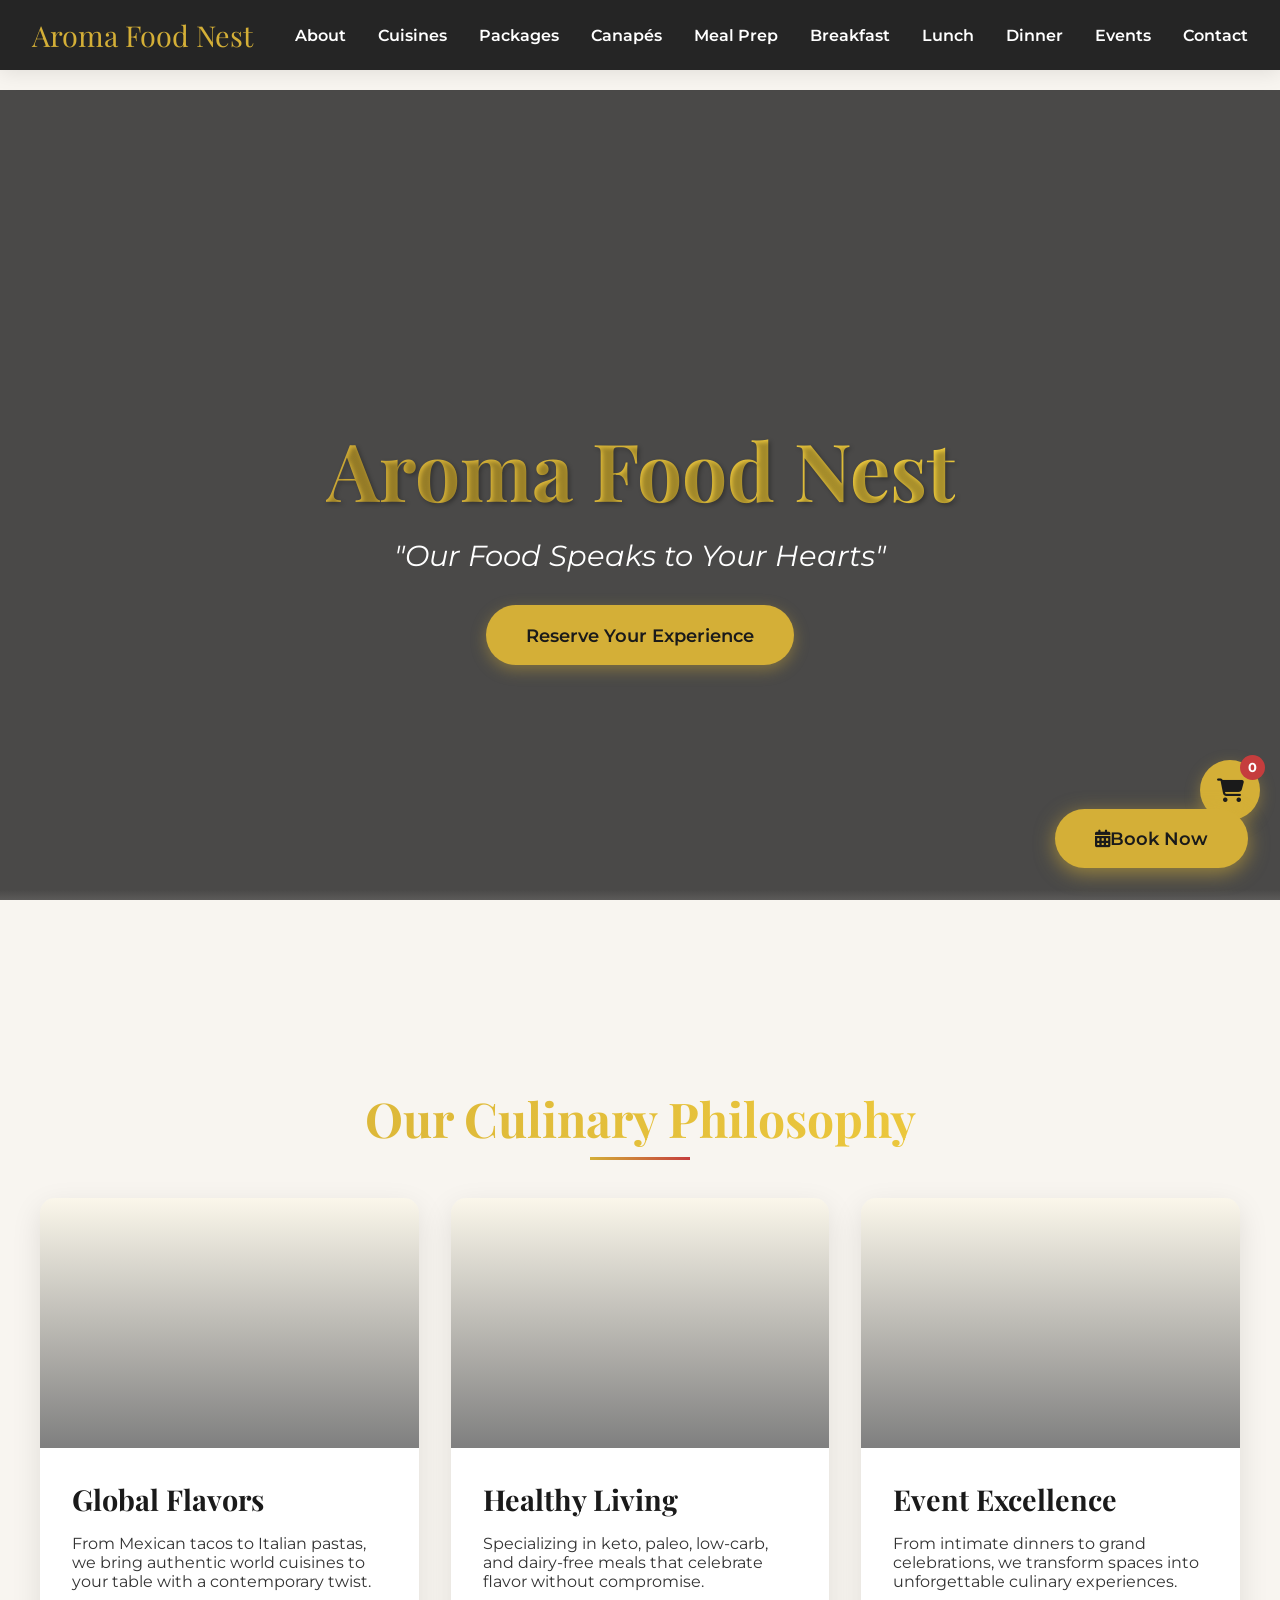
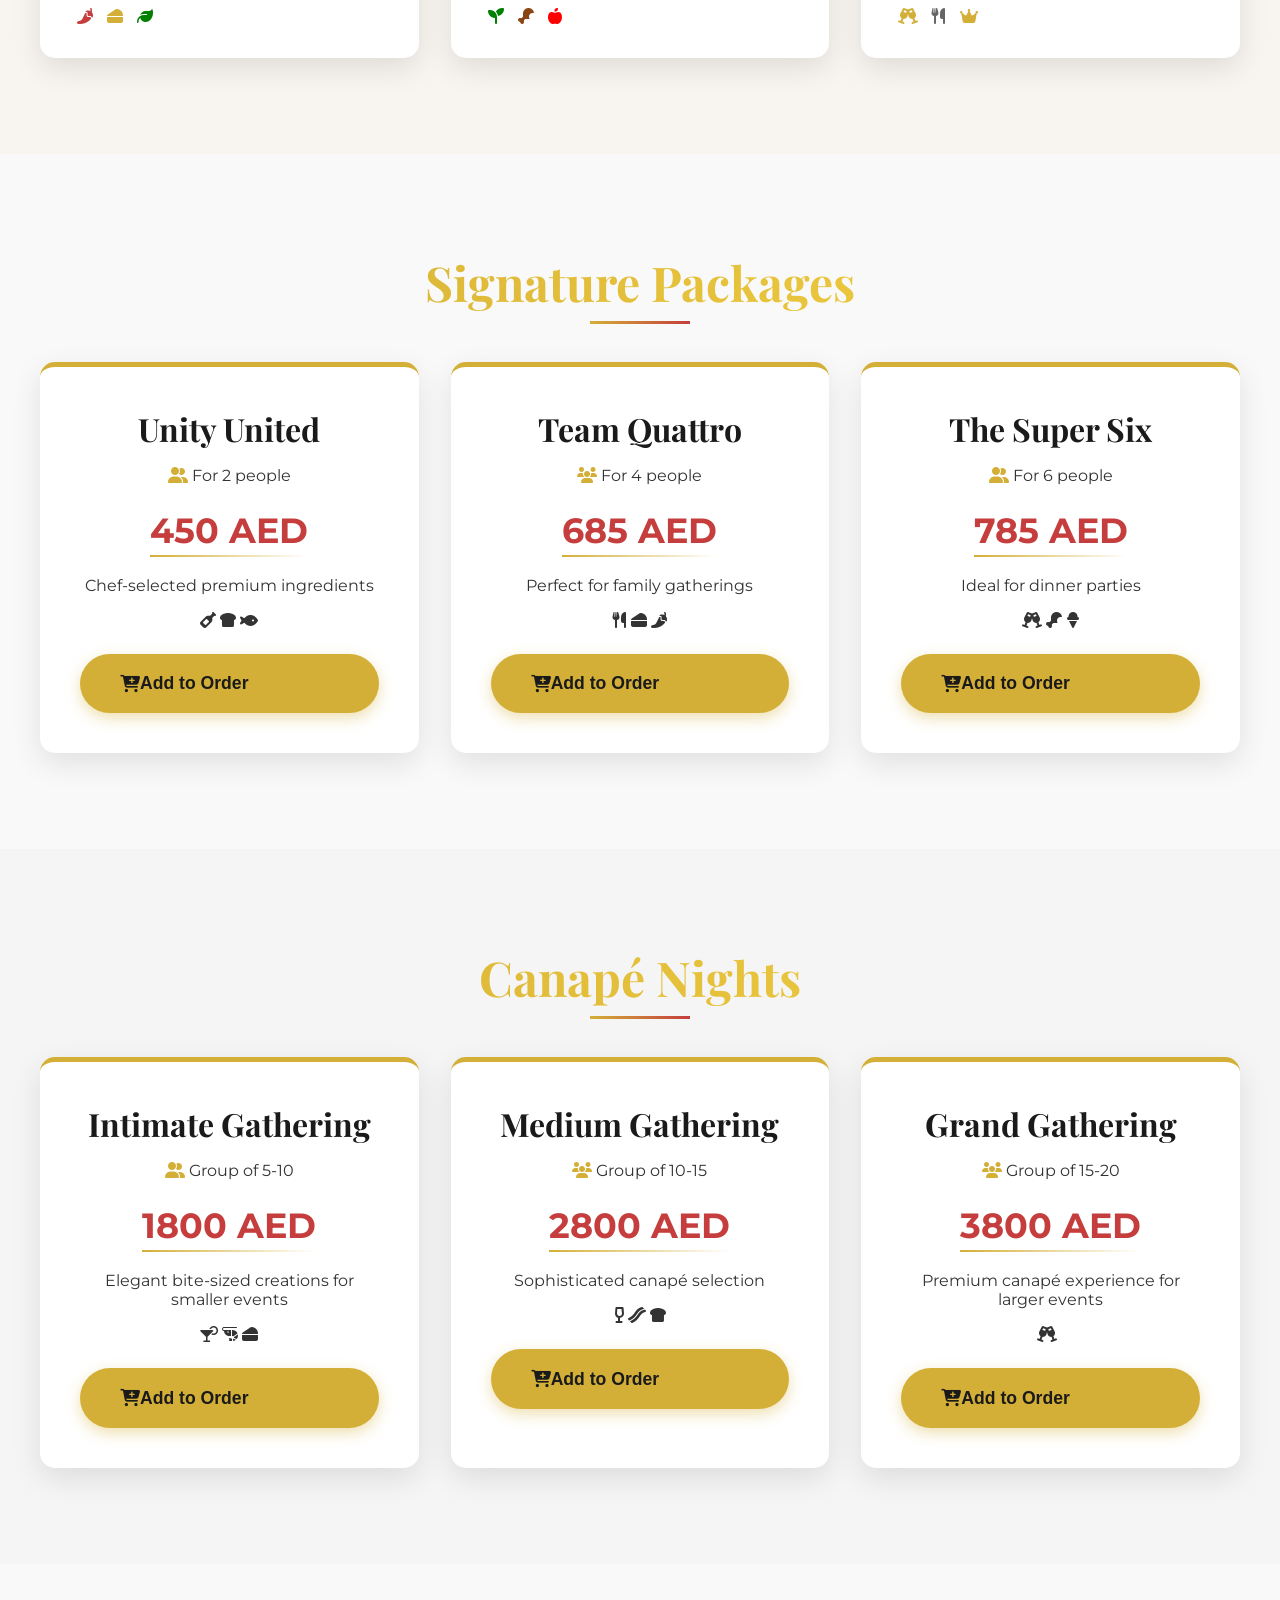
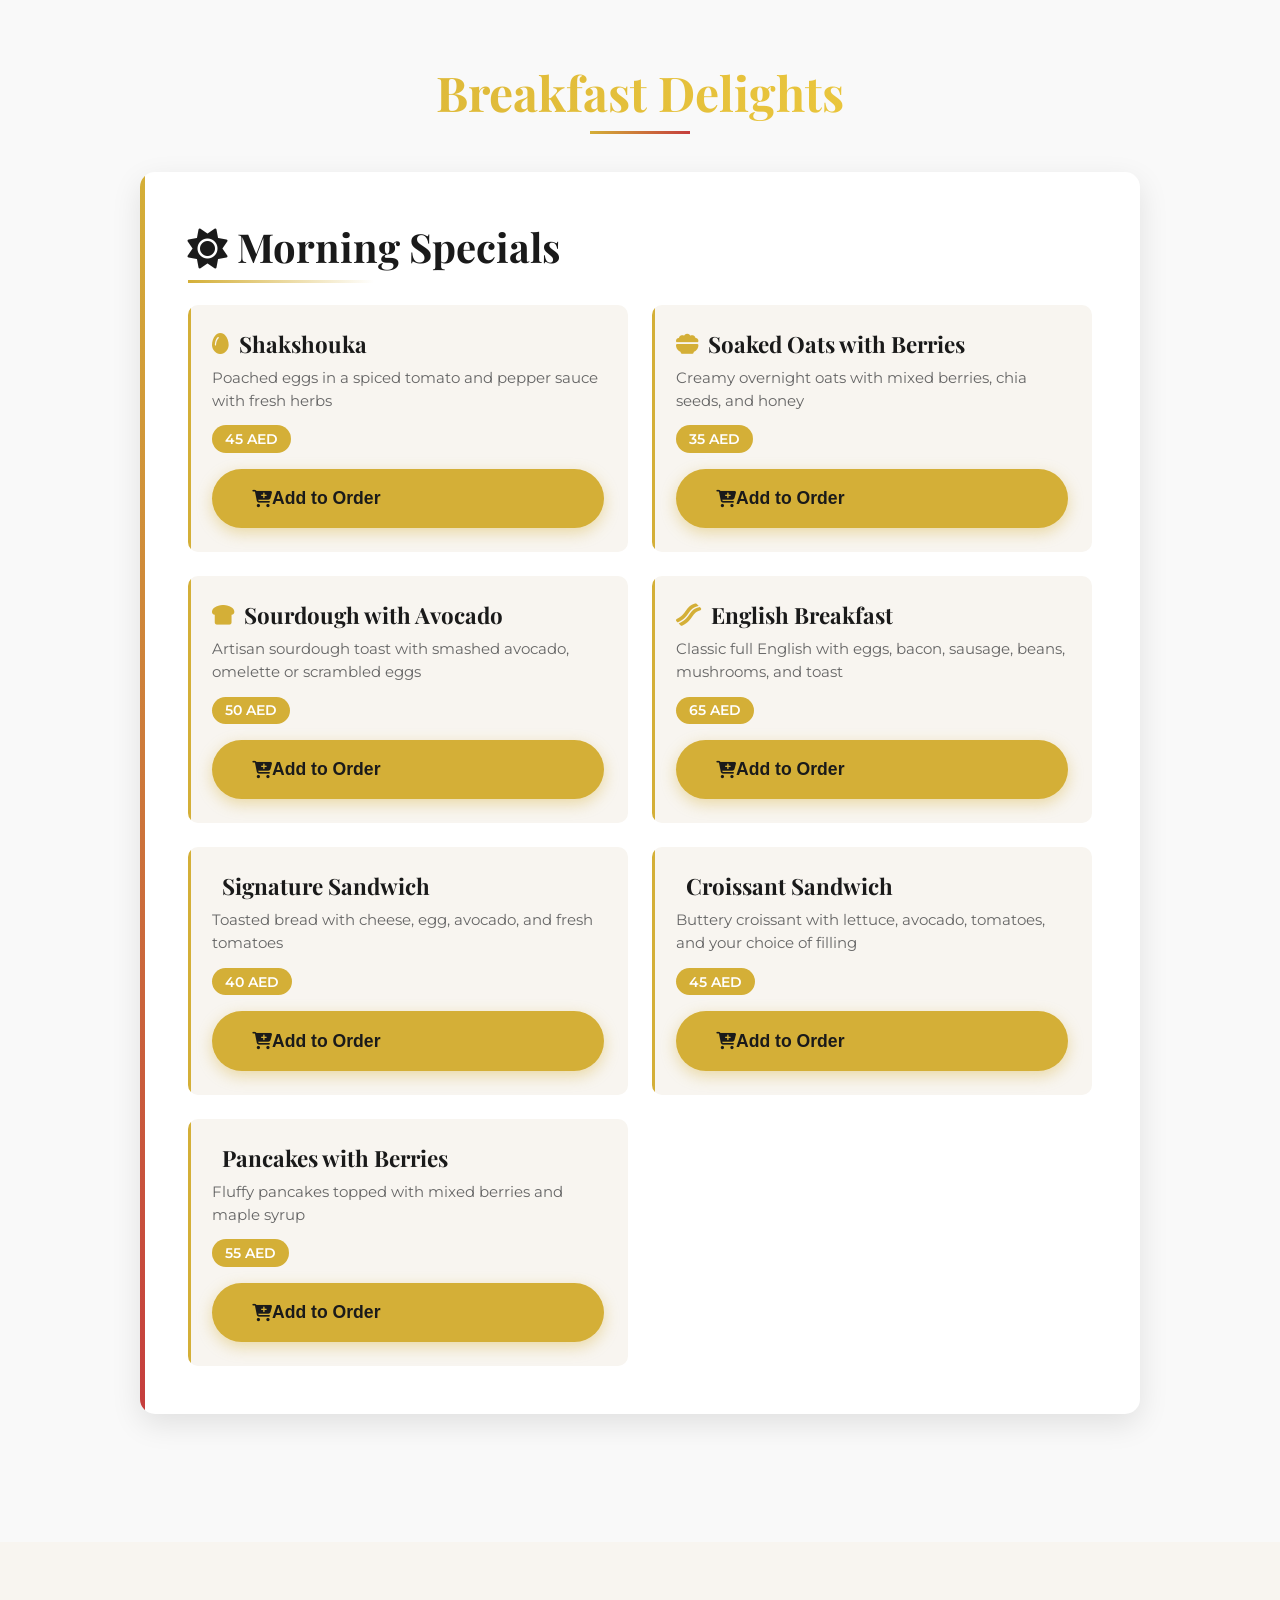
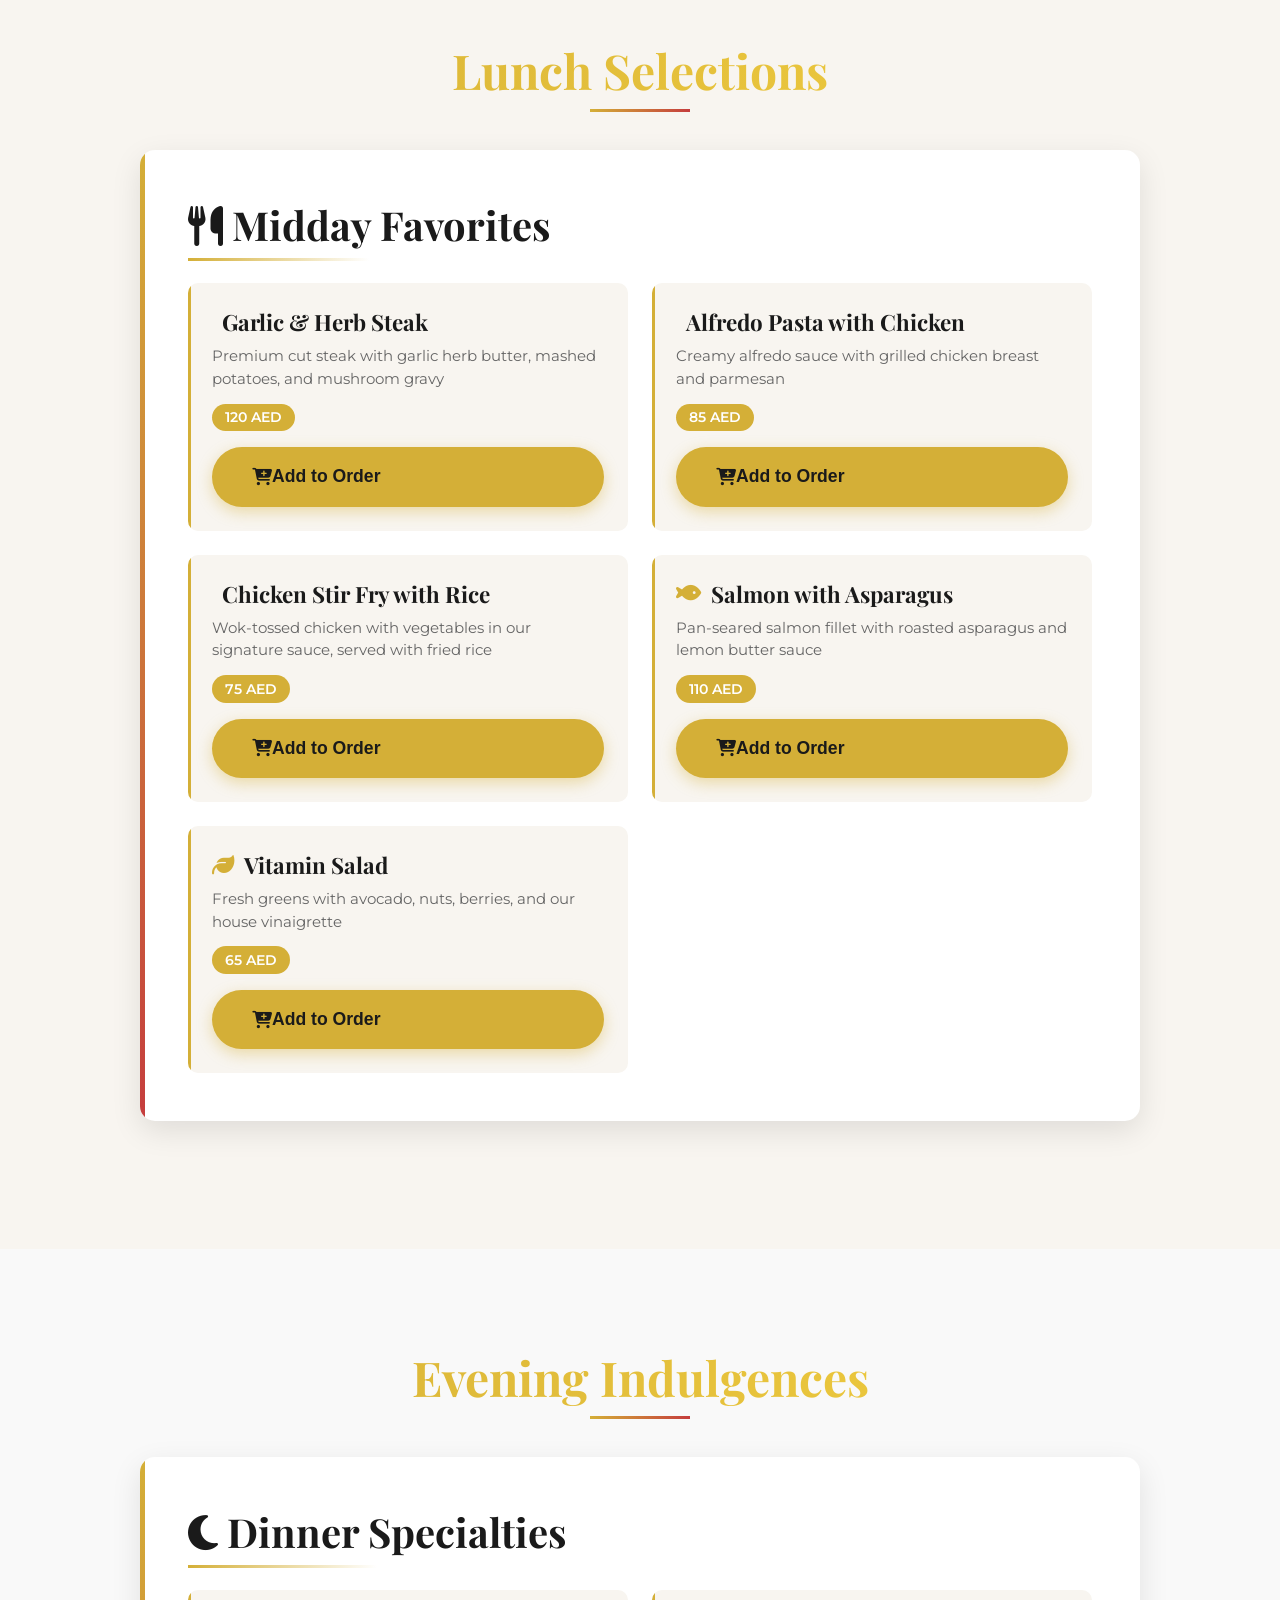
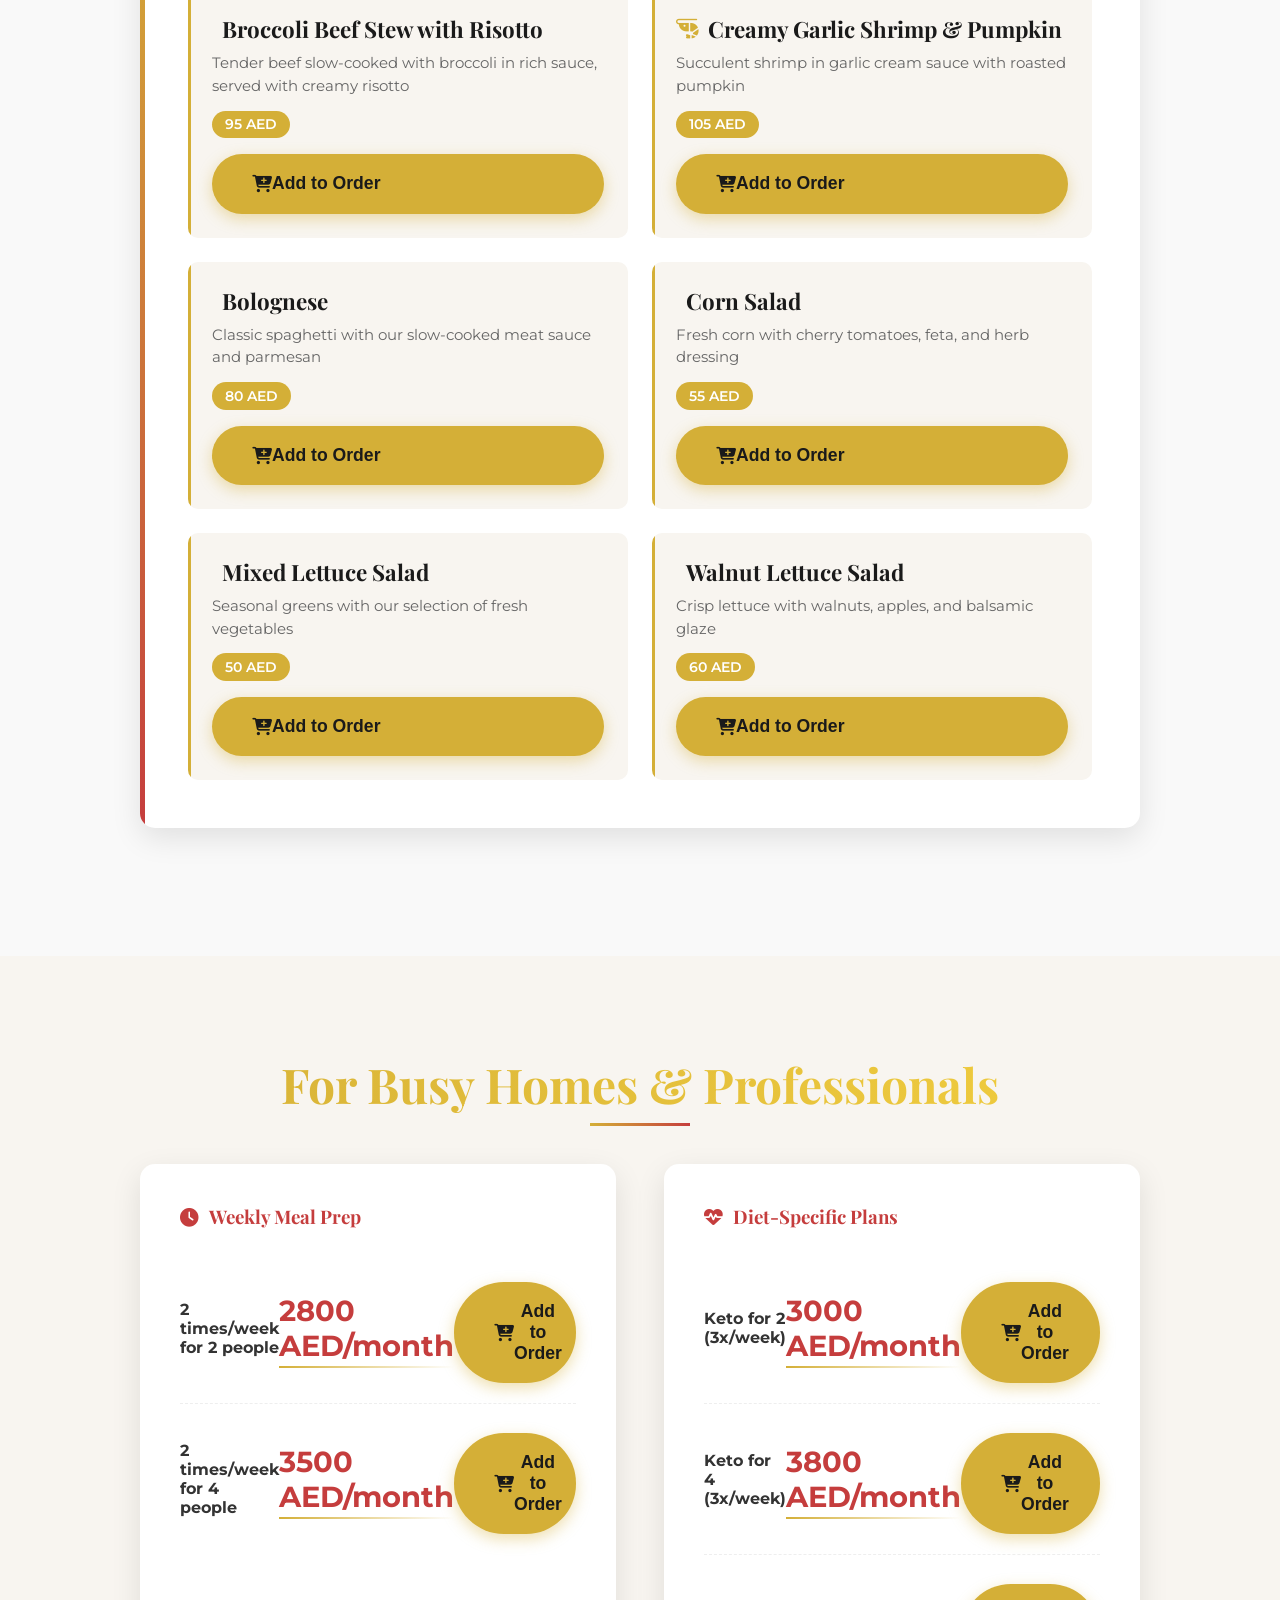
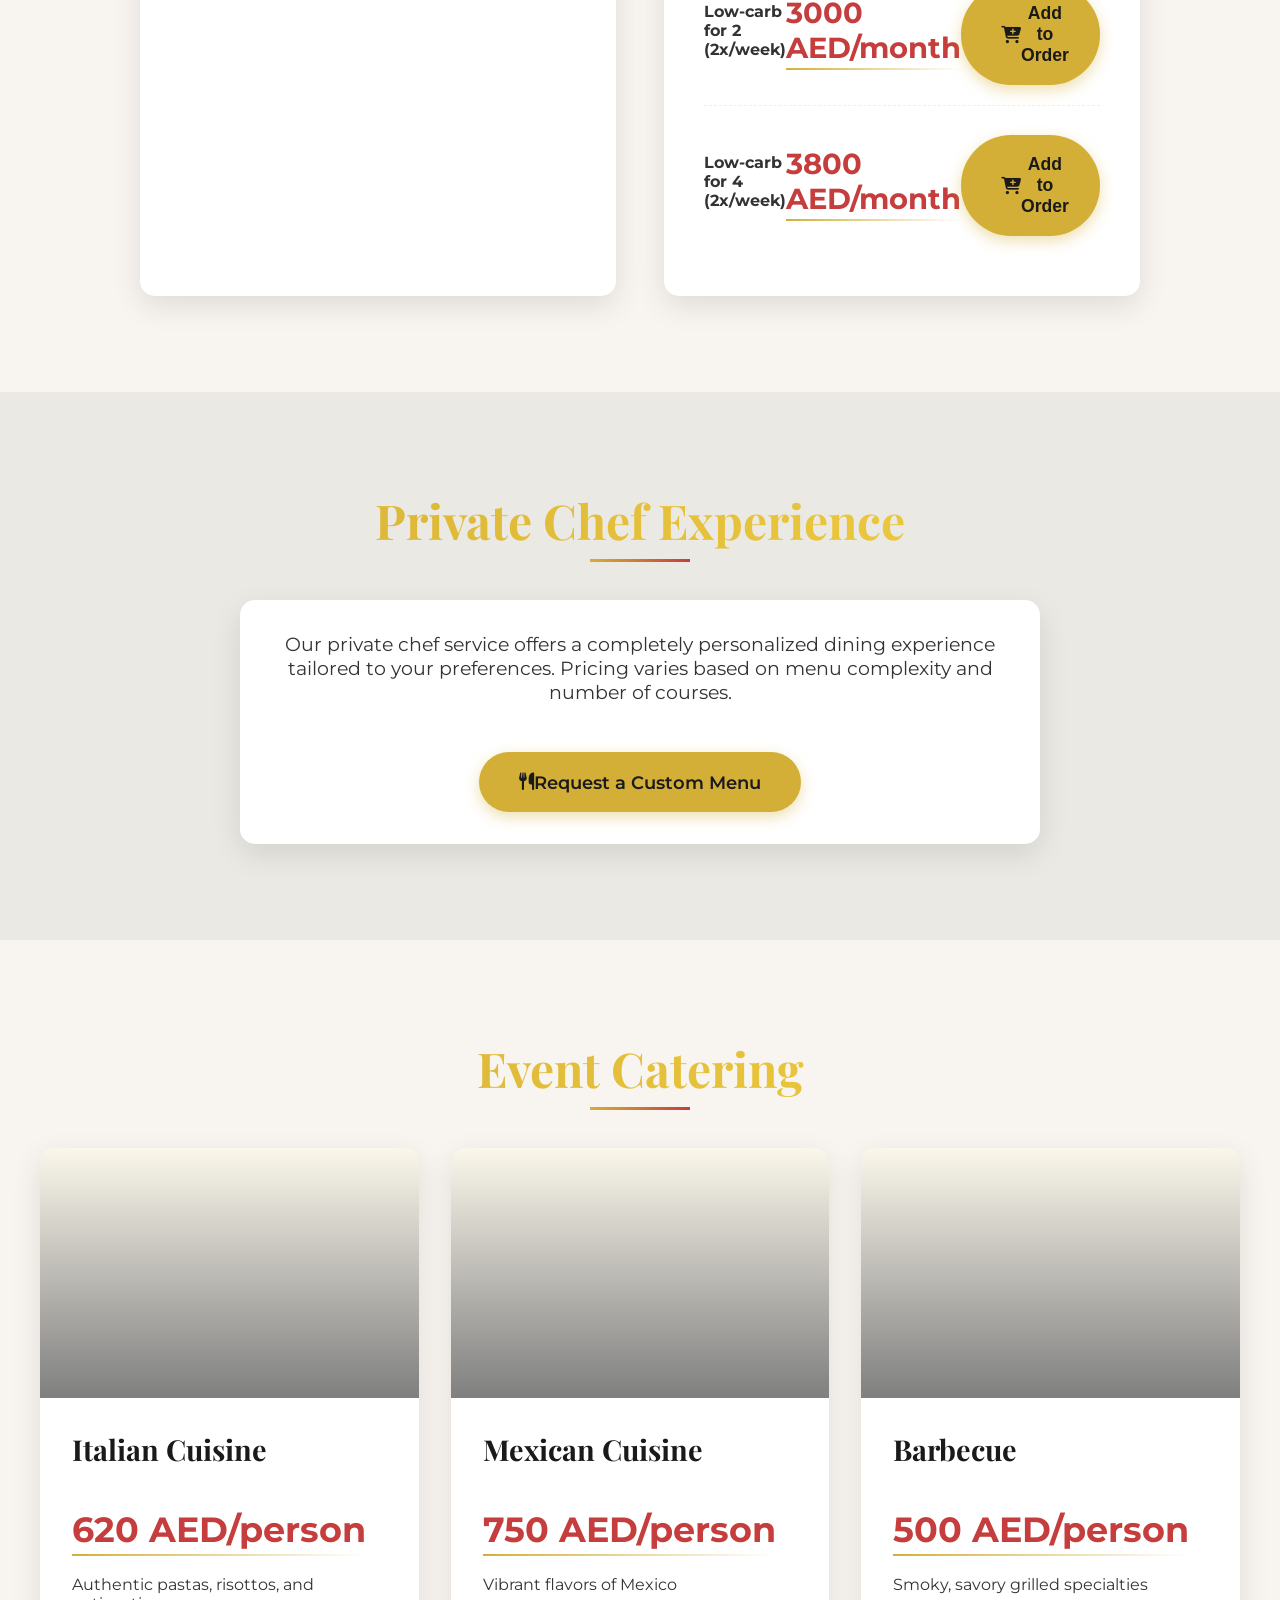
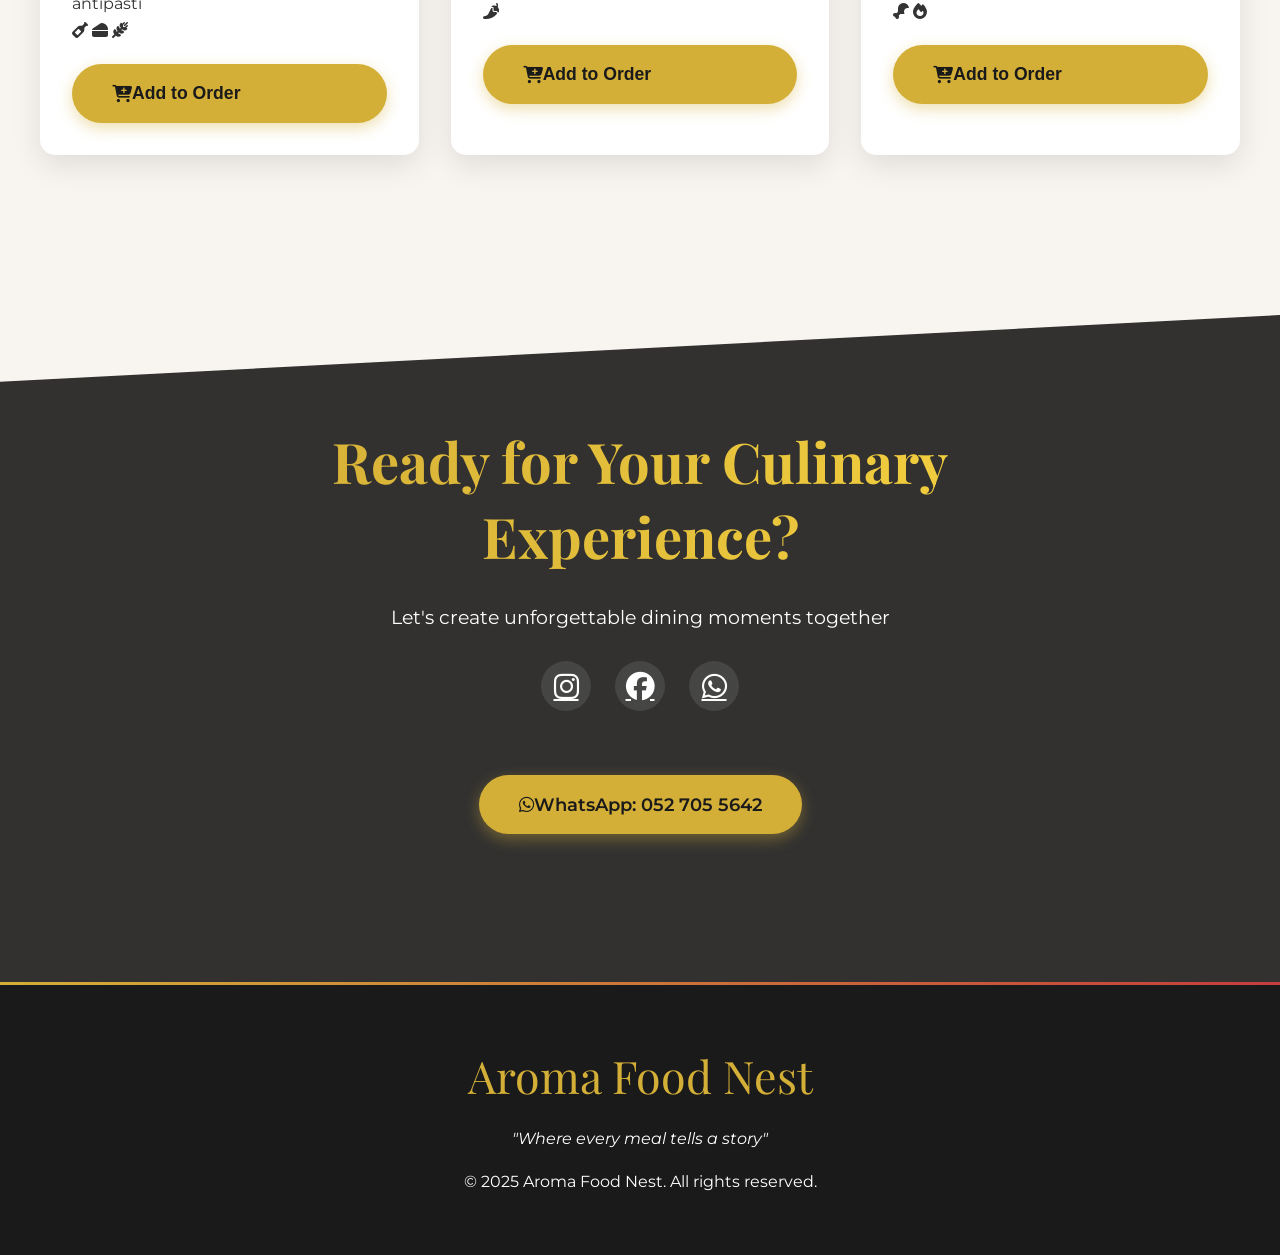
==== commit c8557fe2: "added add to cart functionality" ====
--- a/index.html
+++ b/index.html
@@ -508,6 +508,173 @@
             font-weight: 600;
             font-size: 0.9rem;
             margin-top: 0.8rem;
+        }
+
+        /* -- CART STYLES -- */
+        .cart-container {
+            position: fixed;
+            top: 90px;
+            right: 20px;
+            width: 350px;
+            background: white;
+            border-radius: 15px;
+            box-shadow: 0 10px 30px rgba(0,0,0,0.2);
+            z-index: 999;
+            transform: translateX(120%);
+            transition: all 0.4s ease;
+            max-height: 70vh;
+            overflow-y: auto;
+            padding: 1.5rem;
+        }
+
+        .cart-container.open {
+            transform: translateX(0);
+        }
+
+        .cart-header {
+            display: flex;
+            justify-content: space-between;
+            align-items: center;
+            margin-bottom: 1.5rem;
+            padding-bottom: 1rem;
+            border-bottom: 1px solid #eee;
+        }
+
+        .cart-header h3 {
+            font-family: 'Playfair Display', serif;
+            font-size: 1.5rem;
+            color: var(--dark);
+        }
+
+        .cart-close {
+            background: none;
+            border: none;
+            font-size: 1.2rem;
+            cursor: pointer;
+            color: var(--accent);
+        }
+
+        .cart-items {
+            margin-bottom: 1.5rem;
+        }
+
+        .cart-item {
+            display: flex;
+            justify-content: space-between;
+            align-items: center;
+            padding: 0.8rem 0;
+            border-bottom: 1px dashed #eee;
+        }
+
+        .cart-item:last-child {
+            border-bottom: none;
+        }
+
+        .cart-item-name {
+            font-weight: 600;
+            flex: 1;
+        }
+
+        .cart-item-price {
+            color: var(--accent);
+            font-weight: 600;
+            margin: 0 1rem;
+        }
+
+        .cart-item-quantity {
+            display: flex;
+            align-items: center;
+        }
+
+        .cart-item-quantity button {
+            background: var(--gold);
+            color: white;
+            border: none;
+            width: 25px;
+            height: 25px;
+            border-radius: 50%;
+            display: flex;
+            align-items: center;
+            justify-content: center;
+            cursor: pointer;
+            font-weight: bold;
+        }
+
+        .cart-item-quantity span {
+            margin: 0 0.5rem;
+            min-width: 20px;
+            text-align: center;
+        }
+
+        .cart-item-remove {
+            background: none;
+            border: none;
+            color: var(--accent);
+            cursor: pointer;
+            margin-left: 0.5rem;
+        }
+
+        .cart-total {
+            display: flex;
+            justify-content: space-between;
+            font-weight: 700;
+            font-size: 1.2rem;
+            margin: 1.5rem 0;
+            padding-top: 1rem;
+            border-top: 2px solid var(--gold);
+        }
+
+        .cart-actions {
+            display: flex;
+            flex-direction: column;
+            gap: 0.8rem;
+        }
+
+        .cart-empty {
+            text-align: center;
+            padding: 2rem 0;
+            color: #666;
+        }
+
+        /* -- CART BUTTON -- */
+        .cart-btn {
+            position: fixed;
+            bottom: 80px;
+            right: 20px;
+            z-index: 998;
+            background: var(--gold);
+            color: var(--dark);
+            width: 60px;
+            height: 60px;
+            border-radius: 50%;
+            display: flex;
+            align-items: center;
+            justify-content: center;
+            font-size: 1.5rem;
+            box-shadow: 0 5px 15px rgba(212, 175, 55, 0.4);
+            cursor: pointer;
+            transition: all 0.3s ease;
+        }
+
+        .cart-btn:hover {
+            transform: scale(1.1);
+            box-shadow: 0 8px 20px rgba(212, 175, 55, 0.6);
+        }
+
+        .cart-count {
+            position: absolute;
+            top: -5px;
+            right: -5px;
+            background: var(--accent);
+            color: white;
+            width: 25px;
+            height: 25px;
+            border-radius: 50%;
+            display: flex;
+            align-items: center;
+            justify-content: center;
+            font-size: 0.8rem;
+            font-weight: bold;
         }
 
         /* -- MEAL PREP STYLES -- */
@@ -811,6 +978,19 @@
 
             .menu-section {
                 padding: 2rem;
+            }
+
+            .cart-container {
+                width: 90%;
+                right: 5%;
+            }
+
+            .cart-btn {
+                bottom: 70px;
+                right: 15px;
+                width: 50px;
+                height: 50px;
+                font-size: 1.3rem;
             }
         }
     </style>
@@ -853,6 +1033,36 @@
         <a href="#contact"><i class="fas fa-envelope"></i> Contact</a>
     </div>
 
+    <!-- Shopping Cart -->
+    <div class="cart-container" id="cartContainer">
+        <div class="cart-header">
+            <h3>Your Order</h3>
+            <button class="cart-close" id="cartClose">&times;</button>
+        </div>
+        <div class="cart-items" id="cartItems">
+            <!-- Cart items will be added here dynamically -->
+            <div class="cart-empty">Your cart is empty</div>
+        </div>
+        <div class="cart-total">
+            <span>Total:</span>
+            <span id="cartTotal">0 AED</span>
+        </div>
+        <div class="cart-actions">
+            <button class="cta-button" id="checkoutBtn" style="width: 100%;">
+                <i class="fab fa-whatsapp"></i> Send via WhatsApp
+            </button>
+            <button class="cta-button" id="clearCartBtn" style="width: 100%; background: #f5f5f5; color: var(--accent);">
+                <i class="fas fa-trash"></i> Clear Cart
+            </button>
+        </div>
+    </div>
+
+    <!-- Cart Button -->
+    <div class="cart-btn" id="cartBtn">
+        <i class="fas fa-shopping-cart"></i>
+        <span class="cart-count" id="cartCount">0</span>
+    </div>
+
     <!-- HERO SECTION -->
     <header>
         <h1 class="logo">Aroma Food Nest</h1>
@@ -917,6 +1127,11 @@
                     <i class="fas fa-bread-slice"></i>
                     <i class="fas fa-fish"></i>
                 </div>
+                <button class="cta-button add-to-cart" style="margin-top: 1.5rem; width: 100%;"
+                        data-name="Unity United Package"
+                        data-price="450">
+                    <i class="fas fa-cart-plus"></i> Add to Order
+                </button>
             </div>
             <div class="package-card animate-on-scroll">
                 <h3>Team Quattro</h3>
@@ -928,6 +1143,11 @@
                     <i class="fas fa-cheese"></i>
                     <i class="fas fa-pepper-hot"></i>
                 </div>
+                <button class="cta-button add-to-cart" style="margin-top: 1.5rem; width: 100%;"
+                        data-name="Team Quattro Package"
+                        data-price="685">
+                    <i class="fas fa-cart-plus"></i> Add to Order
+                </button>
             </div>
             <div class="package-card animate-on-scroll">
                 <h3>The Super Six</h3>
@@ -939,6 +1159,11 @@
                     <i class="fas fa-drumstick-bite"></i>
                     <i class="fas fa-ice-cream"></i>
                 </div>
+                <button class="cta-button add-to-cart" style="margin-top: 1.5rem; width: 100%;"
+                        data-name="The Super Six Package"
+                        data-price="785">
+                    <i class="fas fa-cart-plus"></i> Add to Order
+                </button>
             </div>
         </div>
     </section>
@@ -957,6 +1182,11 @@
                     <i class="fas fa-shrimp"></i>
                     <i class="fas fa-cheese"></i>
                 </div>
+                <button class="cta-button add-to-cart" style="margin-top: 1.5rem; width: 100%;"
+                        data-name="Intimate Gathering Canapés"
+                        data-price="1800">
+                    <i class="fas fa-cart-plus"></i> Add to Order
+                </button>
             </div>
             <div class="package-card animate-on-scroll">
                 <h3>Medium Gathering</h3>
@@ -968,6 +1198,11 @@
                     <i class="fas fa-bacon"></i>
                     <i class="fas fa-bread-slice"></i>
                 </div>
+                <button class="cta-button add-to-cart" style="margin-top: 1.5rem; width: 100%;"
+                        data-name="Medium Gathering Canapés"
+                        data-price="2800">
+                    <i class="fas fa-cart-plus"></i> Add to Order
+                </button>
             </div>
             <div class="package-card animate-on-scroll">
                 <h3>Grand Gathering</h3>
@@ -979,6 +1214,11 @@
                     <i class="fas fa-caviar"></i>
                     <i class="fas fa-olive"></i>
                 </div>
+                <button class="cta-button add-to-cart" style="margin-top: 1.5rem; width: 100%;"
+                        data-name="Grand Gathering Canapés"
+                        data-price="3800">
+                    <i class="fas fa-cart-plus"></i> Add to Order
+                </button>
             </div>
         </div>
     </section>
@@ -993,36 +1233,71 @@
                     <h4><i class="fas fa-egg"></i> Shakshouka</h4>
                     <p>Poached eggs in a spiced tomato and pepper sauce with fresh herbs</p>
                     <span class="price-tag">45 AED</span>
+                    <button class="cta-button add-to-cart" style="margin-top: 1rem; width: 100%;"
+                            data-name="Shakshouka"
+                            data-price="45">
+                        <i class="fas fa-cart-plus"></i> Add to Order
+                    </button>
                 </div>
                 <div class="menu-item" style="animation: fadeInUp 0.8s ease-out;">
                     <h4><i class="fas fa-bowl-food"></i> Soaked Oats with Berries</h4>
                     <p>Creamy overnight oats with mixed berries, chia seeds, and honey</p>
                     <span class="price-tag">35 AED</span>
+                    <button class="cta-button add-to-cart" style="margin-top: 1rem; width: 100%;"
+                            data-name="Soaked Oats with Berries"
+                            data-price="35">
+                        <i class="fas fa-cart-plus"></i> Add to Order
+                    </button>
                 </div>
                 <div class="menu-item" style="animation: slideInFromRight 0.8s ease-out;">
                     <h4><i class="fas fa-bread-slice"></i> Sourdough with Avocado</h4>
                     <p>Artisan sourdough toast with smashed avocado, omelette or scrambled eggs</p>
                     <span class="price-tag">50 AED</span>
+                    <button class="cta-button add-to-cart" style="margin-top: 1rem; width: 100%;"
+                            data-name="Sourdough with Avocado"
+                            data-price="50">
+                        <i class="fas fa-cart-plus"></i> Add to Order
+                    </button>
                 </div>
                 <div class="menu-item" style="animation: slideInFromLeft 0.8s ease-out 0.2s;">
                     <h4><i class="fas fa-bacon"></i> English Breakfast</h4>
                     <p>Classic full English with eggs, bacon, sausage, beans, mushrooms, and toast</p>
                     <span class="price-tag">65 AED</span>
+                    <button class="cta-button add-to-cart" style="margin-top: 1rem; width: 100%;"
+                            data-name="English Breakfast"
+                            data-price="65">
+                        <i class="fas fa-cart-plus"></i> Add to Order
+                    </button>
                 </div>
                 <div class="menu-item" style="animation: fadeInUp 0.8s ease-out 0.2s;">
                     <h4><i class="fas fa-sandwich"></i> Signature Sandwich</h4>
                     <p>Toasted bread with cheese, egg, avocado, and fresh tomatoes</p>
                     <span class="price-tag">40 AED</span>
+                    <button class="cta-button add-to-cart" style="margin-top: 1rem; width: 100%;"
+                            data-name="Signature Sandwich"
+                            data-price="40">
+                        <i class="fas fa-cart-plus"></i> Add to Order
+                    </button>
                 </div>
                 <div class="menu-item" style="animation: slideInFromRight 0.8s ease-out 0.2s;">
                     <h4><i class="fas fa-croissant"></i> Croissant Sandwich</h4>
                     <p>Buttery croissant with lettuce, avocado, tomatoes, and your choice of filling</p>
                     <span class="price-tag">45 AED</span>
+                    <button class="cta-button add-to-cart" style="margin-top: 1rem; width: 100%;"
+                            data-name="Croissant Sandwich"
+                            data-price="45">
+                        <i class="fas fa-cart-plus"></i> Add to Order
+                    </button>
                 </div>
                 <div class="menu-item" style="animation: slideInFromLeft 0.8s ease-out 0.4s;">
                     <h4><i class="fas fa-pancakes"></i> Pancakes with Berries</h4>
                     <p>Fluffy pancakes topped with mixed berries and maple syrup</p>
                     <span class="price-tag">55 AED</span>
+                    <button class="cta-button add-to-cart" style="margin-top: 1rem; width: 100%;"
+                            data-name="Pancakes with Berries"
+                            data-price="55">
+                        <i class="fas fa-cart-plus"></i> Add to Order
+                    </button>
                 </div>
             </div>
         </div>
@@ -1038,26 +1313,51 @@
                     <h4><i class="fas fa-steak"></i> Garlic & Herb Steak</h4>
                     <p>Premium cut steak with garlic herb butter, mashed potatoes, and mushroom gravy</p>
                     <span class="price-tag">120 AED</span>
+                    <button class="cta-button add-to-cart" style="margin-top: 1rem; width: 100%;"
+                            data-name="Garlic & Herb Steak"
+                            data-price="120">
+                        <i class="fas fa-cart-plus"></i> Add to Order
+                    </button>
                 </div>
                 <div class="menu-item" style="animation: fadeInUp 0.8s ease-out;">
                     <h4><i class="fas fa-pasta"></i> Alfredo Pasta with Chicken</h4>
                     <p>Creamy alfredo sauce with grilled chicken breast and parmesan</p>
                     <span class="price-tag">85 AED</span>
+                    <button class="cta-button add-to-cart" style="margin-top: 1rem; width: 100%;"
+                            data-name="Alfredo Pasta with Chicken"
+                            data-price="85">
+                        <i class="fas fa-cart-plus"></i> Add to Order
+                    </button>
                 </div>
                 <div class="menu-item" style="animation: slideInFromRight 0.8s ease-out;">
                     <h4><i class="fas fa-wok"></i> Chicken Stir Fry with Rice</h4>
                     <p>Wok-tossed chicken with vegetables in our signature sauce, served with fried rice</p>
                     <span class="price-tag">75 AED</span>
+                    <button class="cta-button add-to-cart" style="margin-top: 1rem; width: 100%;"
+                            data-name="Chicken Stir Fry with Rice"
+                            data-price="75">
+                        <i class="fas fa-cart-plus"></i> Add to Order
+                    </button>
                 </div>
                 <div class="menu-item" style="animation: slideInFromLeft 0.8s ease-out 0.2s;">
                     <h4><i class="fas fa-fish"></i> Salmon with Asparagus</h4>
                     <p>Pan-seared salmon fillet with roasted asparagus and lemon butter sauce</p>
                     <span class="price-tag">110 AED</span>
+                    <button class="cta-button add-to-cart" style="margin-top: 1rem; width: 100%;"
+                            data-name="Salmon with Asparagus"
+                            data-price="110">
+                        <i class="fas fa-cart-plus"></i> Add to Order
+                    </button>
                 </div>
                 <div class="menu-item" style="animation: fadeInUp 0.8s ease-out 0.2s;">
                     <h4><i class="fas fa-leaf"></i> Vitamin Salad</h4>
                     <p>Fresh greens with avocado, nuts, berries, and our house vinaigrette</p>
                     <span class="price-tag">65 AED</span>
+                    <button class="cta-button add-to-cart" style="margin-top: 1rem; width: 100%;"
+                            data-name="Vitamin Salad"
+                            data-price="65">
+                        <i class="fas fa-cart-plus"></i> Add to Order
+                    </button>
                 </div>
             </div>
         </div>
@@ -1073,31 +1373,61 @@
                     <h4><i class="fas fa-pot-food"></i> Broccoli Beef Stew with Risotto</h4>
                     <p>Tender beef slow-cooked with broccoli in rich sauce, served with creamy risotto</p>
                     <span class="price-tag">95 AED</span>
+                    <button class="cta-button add-to-cart" style="margin-top: 1rem; width: 100%;"
+                            data-name="Broccoli Beef Stew with Risotto"
+                            data-price="95">
+                        <i class="fas fa-cart-plus"></i> Add to Order
+                    </button>
                 </div>
                 <div class="menu-item" style="animation: fadeInUp 0.8s ease-out;">
                     <h4><i class="fas fa-shrimp"></i> Creamy Garlic Shrimp & Pumpkin</h4>
                     <p>Succulent shrimp in garlic cream sauce with roasted pumpkin</p>
                     <span class="price-tag">105 AED</span>
+                    <button class="cta-button add-to-cart" style="margin-top: 1rem; width: 100%;"
+                            data-name="Creamy Garlic Shrimp & Pumpkin"
+                            data-price="105">
+                        <i class="fas fa-cart-plus"></i> Add to Order
+                    </button>
                 </div>
                 <div class="menu-item" style="animation: slideInFromRight 0.8s ease-out;">
                     <h4><i class="fas fa-spaghetti"></i> Bolognese</h4>
                     <p>Classic spaghetti with our slow-cooked meat sauce and parmesan</p>
                     <span class="price-tag">80 AED</span>
+                    <button class="cta-button add-to-cart" style="margin-top: 1rem; width: 100%;"
+                            data-name="Bolognese"
+                            data-price="80">
+                        <i class="fas fa-cart-plus"></i> Add to Order
+                    </button>
                 </div>
                 <div class="menu-item" style="animation: slideInFromLeft 0.8s ease-out 0.2s;">
                     <h4><i class="fas fa-corn"></i> Corn Salad</h4>
                     <p>Fresh corn with cherry tomatoes, feta, and herb dressing</p>
                     <span class="price-tag">55 AED</span>
+                    <button class="cta-button add-to-cart" style="margin-top: 1rem; width: 100%;"
+                            data-name="Corn Salad"
+                            data-price="55">
+                        <i class="fas fa-cart-plus"></i> Add to Order
+                    </button>
                 </div>
                 <div class="menu-item" style="animation: fadeInUp 0.8s ease-out 0.2s;">
                     <h4><i class="fas fa-salad"></i> Mixed Lettuce Salad</h4>
                     <p>Seasonal greens with our selection of fresh vegetables</p>
                     <span class="price-tag">50 AED</span>
+                    <button class="cta-button add-to-cart" style="margin-top: 1rem; width: 100%;"
+                            data-name="Mixed Lettuce Salad"
+                            data-price="50">
+                        <i class="fas fa-cart-plus"></i> Add to Order
+                    </button>
                 </div>
                 <div class="menu-item" style="animation: slideInFromRight 0.8s ease-out 0.2s;">
                     <h4><i class="fas fa-nut"></i> Walnut Lettuce Salad</h4>
                     <p>Crisp lettuce with walnuts, apples, and balsamic glaze</p>
                     <span class="price-tag">60 AED</span>
+                    <button class="cta-button add-to-cart" style="margin-top: 1rem; width: 100%;"
+                            data-name="Walnut Lettuce Salad"
+                            data-price="60">
+                        <i class="fas fa-cart-plus"></i> Add to Order
+                    </button>
                 </div>
             </div>
         </div>
@@ -1115,10 +1445,20 @@
                 <div class="meal-prep-option">
                     <p><strong>2 times/week for 2 people</strong></p>
                     <div class="price" style="font-size: 1.8rem;">2800 AED/month</div>
+                    <button class="cta-button add-to-cart" style="margin-top: 0.5rem; width: 100%;"
+                            data-name="Weekly Meal Prep (2x/wk for 2)"
+                            data-price="2800">
+                        <i class="fas fa-cart-plus"></i> Add to Order
+                    </button>
                 </div>
                 <div class="meal-prep-option">
                     <p><strong>2 times/week for 4 people</strong></p>
                     <div class="price" style="font-size: 1.8rem;">3500 AED/month</div>
+                    <button class="cta-button add-to-cart" style="margin-top: 0.5rem; width: 100%;"
+                            data-name="Weekly Meal Prep (2x/wk for 4)"
+                            data-price="3500">
+                        <i class="fas fa-cart-plus"></i> Add to Order
+                    </button>
                 </div>
             </div>
 
@@ -1129,18 +1469,38 @@
                 <div class="meal-prep-option">
                     <p><strong>Keto for 2 (3x/week)</strong></p>
                     <div class="price" style="font-size: 1.8rem;">3000 AED/month</div>
+                    <button class="cta-button add-to-cart" style="margin-top: 0.5rem; width: 100%;"
+                            data-name="Keto Meal Prep (3x/wk for 2)"
+                            data-price="3000">
+                        <i class="fas fa-cart-plus"></i> Add to Order
+                    </button>
                 </div>
                 <div class="meal-prep-option">
                     <p><strong>Keto for 4 (3x/week)</strong></p>
                     <div class="price" style="font-size: 1.8rem;">3800 AED/month</div>
+                    <button class="cta-button add-to-cart" style="margin-top: 0.5rem; width: 100%;"
+                            data-name="Keto Meal Prep (3x/wk for 4)"
+                            data-price="3800">
+                        <i class="fas fa-cart-plus"></i> Add to Order
+                    </button>
                 </div>
                 <div class="meal-prep-option">
                     <p><strong>Low-carb for 2 (2x/week)</strong></p>
                     <div class="price" style="font-size: 1.8rem;">3000 AED/month</div>
+                    <button class="cta-button add-to-cart" style="margin-top: 0.5rem; width: 100%;"
+                            data-name="Low-carb Meal Prep (2x/wk for 2)"
+                            data-price="3000">
+                        <i class="fas fa-cart-plus"></i> Add to Order
+                    </button>
                 </div>
                 <div class="meal-prep-option">
                     <p><strong>Low-carb for 4 (2x/week)</strong></p>
                     <div class="price" style="font-size: 1.8rem;">3800 AED/month</div>
+                    <button class="cta-button add-to-cart" style="margin-top: 0.5rem; width: 100%;"
+                            data-name="Low-carb Meal Prep (2x/wk for 4)"
+                            data-price="3800">
+                        <i class="fas fa-cart-plus"></i> Add to Order
+                    </button>
                 </div>
             </div>
         </div>
@@ -1175,6 +1535,11 @@
                         <i class="fas fa-cheese"></i>
                         <i class="fas fa-wheat-awn"></i>
                     </div>
+                    <button class="cta-button add-to-cart" style="margin-top: 1.5rem; width: 100%;"
+                            data-name="Italian Cuisine Catering (per person)"
+                            data-price="620">
+                        <i class="fas fa-cart-plus"></i> Add to Order
+                    </button>
                 </div>
             </div>
             <div class="event-card animate-on-scroll">
@@ -1188,6 +1553,11 @@
                         <i class="fas fa-avocado"></i>
                         <i class="fas fa-lime"></i>
                     </div>
+                    <button class="cta-button add-to-cart" style="margin-top: 1.5rem; width: 100%;"
+                            data-name="Mexican Cuisine Catering (per person)"
+                            data-price="750">
+                        <i class="fas fa-cart-plus"></i> Add to Order
+                    </button>
                 </div>
             </div>
             <div class="event-card animate-on-scroll">
@@ -1201,6 +1571,11 @@
                         <i class="fas fa-fire"></i>
                         <i class="fas fa-corn"></i>
                     </div>
+                    <button class="cta-button add-to-cart" style="margin-top: 1.5rem; width: 100%;"
+                            data-name="Barbecue Catering (per person)"
+                            data-price="500">
+                        <i class="fas fa-cart-plus"></i> Add to Order
+                    </button>
                 </div>
             </div>
         </div>
@@ -1238,6 +1613,183 @@
 
     <!-- SCRIPTS -->
     <script>
+        // Cart functionality
+        let cart = [];
+        const cartBtn = document.getElementById('cartBtn');
+        const cartContainer = document.getElementById('cartContainer');
+        const cartClose = document.getElementById('cartClose');
+        const cartItems = document.getElementById('cartItems');
+        const cartCount = document.getElementById('cartCount');
+        const cartTotal = document.getElementById('cartTotal');
+        const checkoutBtn = document.getElementById('checkoutBtn');
+        const clearCartBtn = document.getElementById('clearCartBtn');
+
+        // Initialize cart from localStorage if available
+        if (localStorage.getItem('cart')) {
+            cart = JSON.parse(localStorage.getItem('cart'));
+            updateCart();
+        }
+
+        // Toggle cart visibility
+        cartBtn.addEventListener('click', () => {
+            cartContainer.classList.toggle('open');
+        });
+
+        cartClose.addEventListener('click', () => {
+            cartContainer.classList.remove('open');
+        });
+
+        // Add to cart functionality
+        document.querySelectorAll('.add-to-cart').forEach(button => {
+            button.addEventListener('click', (e) => {
+                const item = {
+                    name: e.target.dataset.name,
+                    price: parseFloat(e.target.dataset.price),
+                    quantity: 1
+                };
+
+                // Check if item already exists in cart
+                const existingItem = cart.find(cartItem => cartItem.name === item.name);
+                if (existingItem) {
+                    existingItem.quantity += 1;
+                } else {
+                    cart.push(item);
+                }
+
+                updateCart();
+                showAddedToCartMessage(item.name);
+                cartContainer.classList.add('open');
+            });
+        });
+
+        // Update cart display
+        function updateCart() {
+            // Save cart to localStorage
+            localStorage.setItem('cart', JSON.stringify(cart));
+
+            // Update cart count
+            const totalItems = cart.reduce((total, item) => total + item.quantity, 0);
+            cartCount.textContent = totalItems;
+
+            // Update cart items
+            if (cart.length === 0) {
+                cartItems.innerHTML = '<div class="cart-empty">Your cart is empty</div>';
+                checkoutBtn.style.display = 'none';
+                clearCartBtn.style.display = 'none';
+            } else {
+                cartItems.innerHTML = '';
+                cart.forEach((item, index) => {
+                    const cartItemElement = document.createElement('div');
+                    cartItemElement.className = 'cart-item';
+                    cartItemElement.innerHTML = `
+                        <div class="cart-item-name">${item.name}</div>
+                        <div class="cart-item-price">${item.price} AED</div>
+                        <div class="cart-item-quantity">
+                            <button class="decrease-quantity" data-index="${index}">-</button>
+                            <span>${item.quantity}</span>
+                            <button class="increase-quantity" data-index="${index}">+</button>
+                        </div>
+                        <button class="cart-item-remove" data-index="${index}">
+                            <i class="fas fa-trash"></i>
+                        </button>
+                    `;
+                    cartItems.appendChild(cartItemElement);
+                });
+
+                // Show checkout and clear buttons
+                checkoutBtn.style.display = 'block';
+                clearCartBtn.style.display = 'block';
+            }
+
+            // Update total
+            const total = cart.reduce((sum, item) => sum + (item.price * item.quantity), 0);
+            cartTotal.textContent = `${total} AED`;
+
+            // Add event listeners to quantity buttons
+            document.querySelectorAll('.increase-quantity').forEach(button => {
+                button.addEventListener('click', (e) => {
+                    const index = e.target.dataset.index;
+                    cart[index].quantity += 1;
+                    updateCart();
+                });
+            });
+
+            document.querySelectorAll('.decrease-quantity').forEach(button => {
+                button.addEventListener('click', (e) => {
+                    const index = e.target.dataset.index;
+                    if (cart[index].quantity > 1) {
+                        cart[index].quantity -= 1;
+                    } else {
+                        cart.splice(index, 1);
+                    }
+                    updateCart();
+                });
+            });
+
+            document.querySelectorAll('.cart-item-remove').forEach(button => {
+                button.addEventListener('click', (e) => {
+                    const index = e.target.dataset.index;
+                    cart.splice(index, 1);
+                    updateCart();
+                });
+            });
+        }
+
+        // Clear cart
+        clearCartBtn.addEventListener('click', () => {
+            cart = [];
+            updateCart();
+        });
+
+        // Checkout via WhatsApp
+        checkoutBtn.addEventListener('click', () => {
+            if (cart.length === 0) return;
+
+            let message = "Hello Aroma Food Nest! I'd like to place an order:\n\n";
+
+            cart.forEach(item => {
+                message += `- ${item.name} (${item.quantity}x) - ${item.price * item.quantity} AED\n`;
+            });
+
+            message += `\nTotal: ${cart.reduce((sum, item) => sum + (item.price * item.quantity), 0)} AED`;
+            message += "\n\nPlease let me know if you need any additional information. Thank you!";
+
+            const encodedMessage = encodeURIComponent(message);
+            const whatsappUrl = `https://wa.me/971527055642?text=${encodedMessage}`;
+
+            window.open(whatsappUrl, '_blank');
+        });
+
+        // Show "Added to cart" message
+        function showAddedToCartMessage(itemName) {
+            const notification = document.createElement('div');
+            notification.style.position = 'fixed';
+            notification.style.bottom = '20px';
+            notification.style.left = '50%';
+            notification.style.transform = 'translateX(-50%)';
+            notification.style.backgroundColor = 'var(--gold)';
+            notification.style.color = 'var(--dark)';
+            notification.style.padding = '10px 20px';
+            notification.style.borderRadius = '50px';
+            notification.style.boxShadow = '0 3px 10px rgba(0,0,0,0.2)';
+            notification.style.zIndex = '1000';
+            notification.style.fontWeight = '600';
+            notification.style.display = 'flex';
+            notification.style.alignItems = 'center';
+            notification.style.gap = '10px';
+            notification.innerHTML = `<i class="fas fa-check"></i> ${itemName} added to cart!`;
+
+            document.body.appendChild(notification);
+
+            setTimeout(() => {
+                notification.style.transition = 'all 0.3s ease';
+                notification.style.opacity = '0';
+                setTimeout(() => {
+                    document.body.removeChild(notification);
+                }, 300);
+            }, 2000);
+        }
+
         // Mobile Navigation Toggle
         const mobileMenuBtn = document.getElementById('mobileMenuBtn');
         const mobileNav = document.getElementById('mobileNav');
